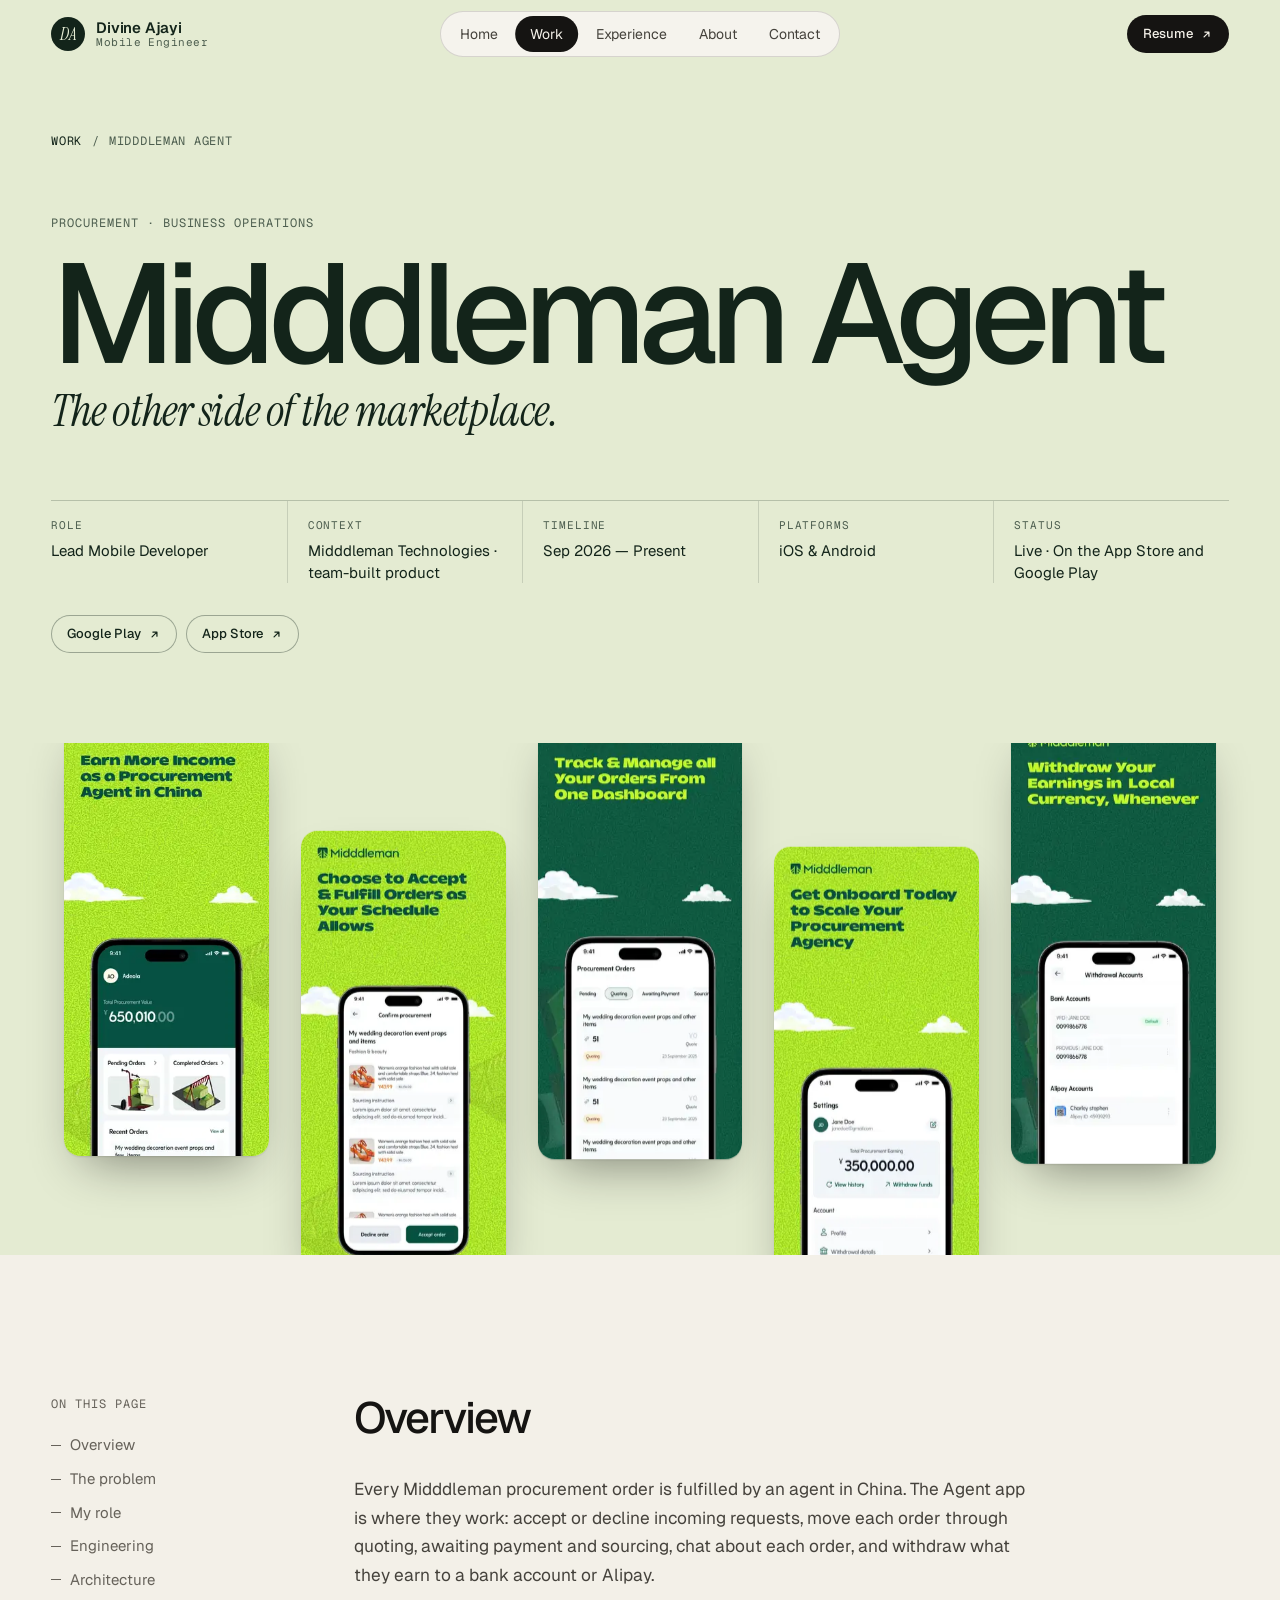
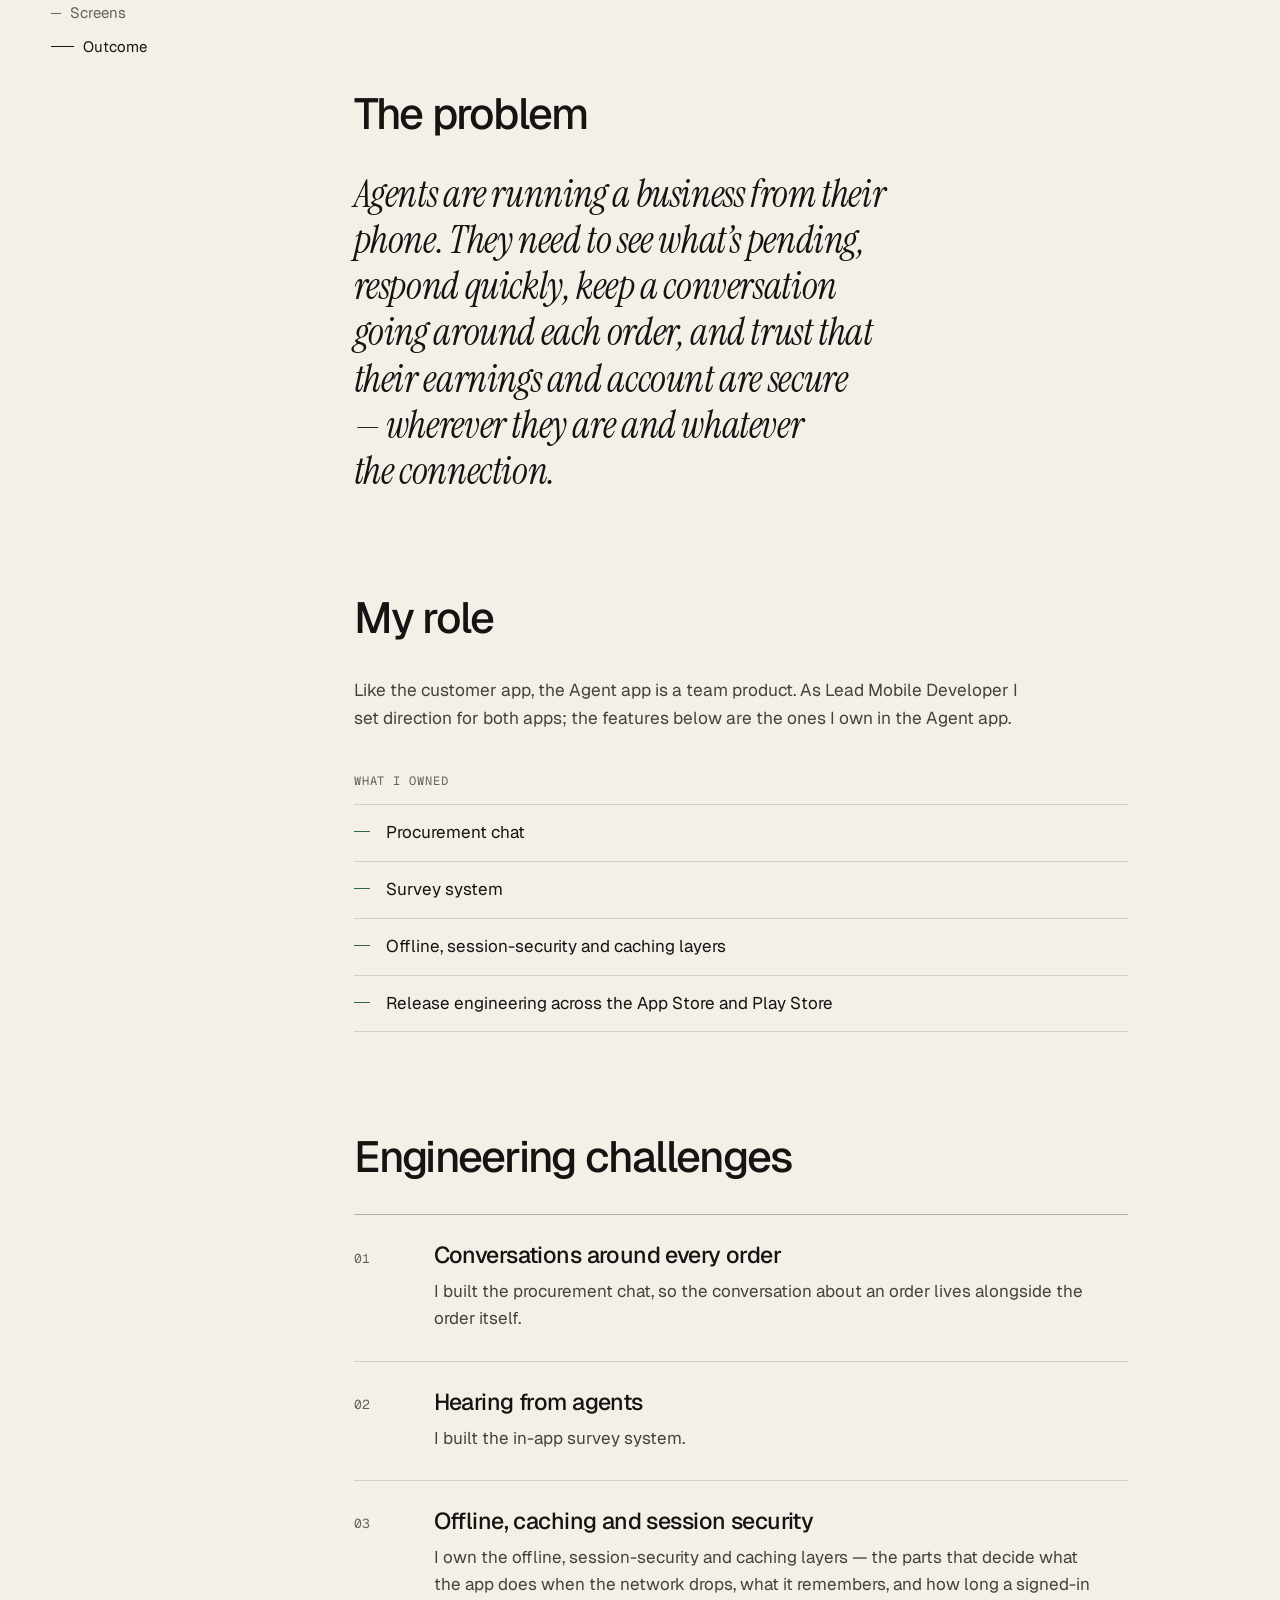
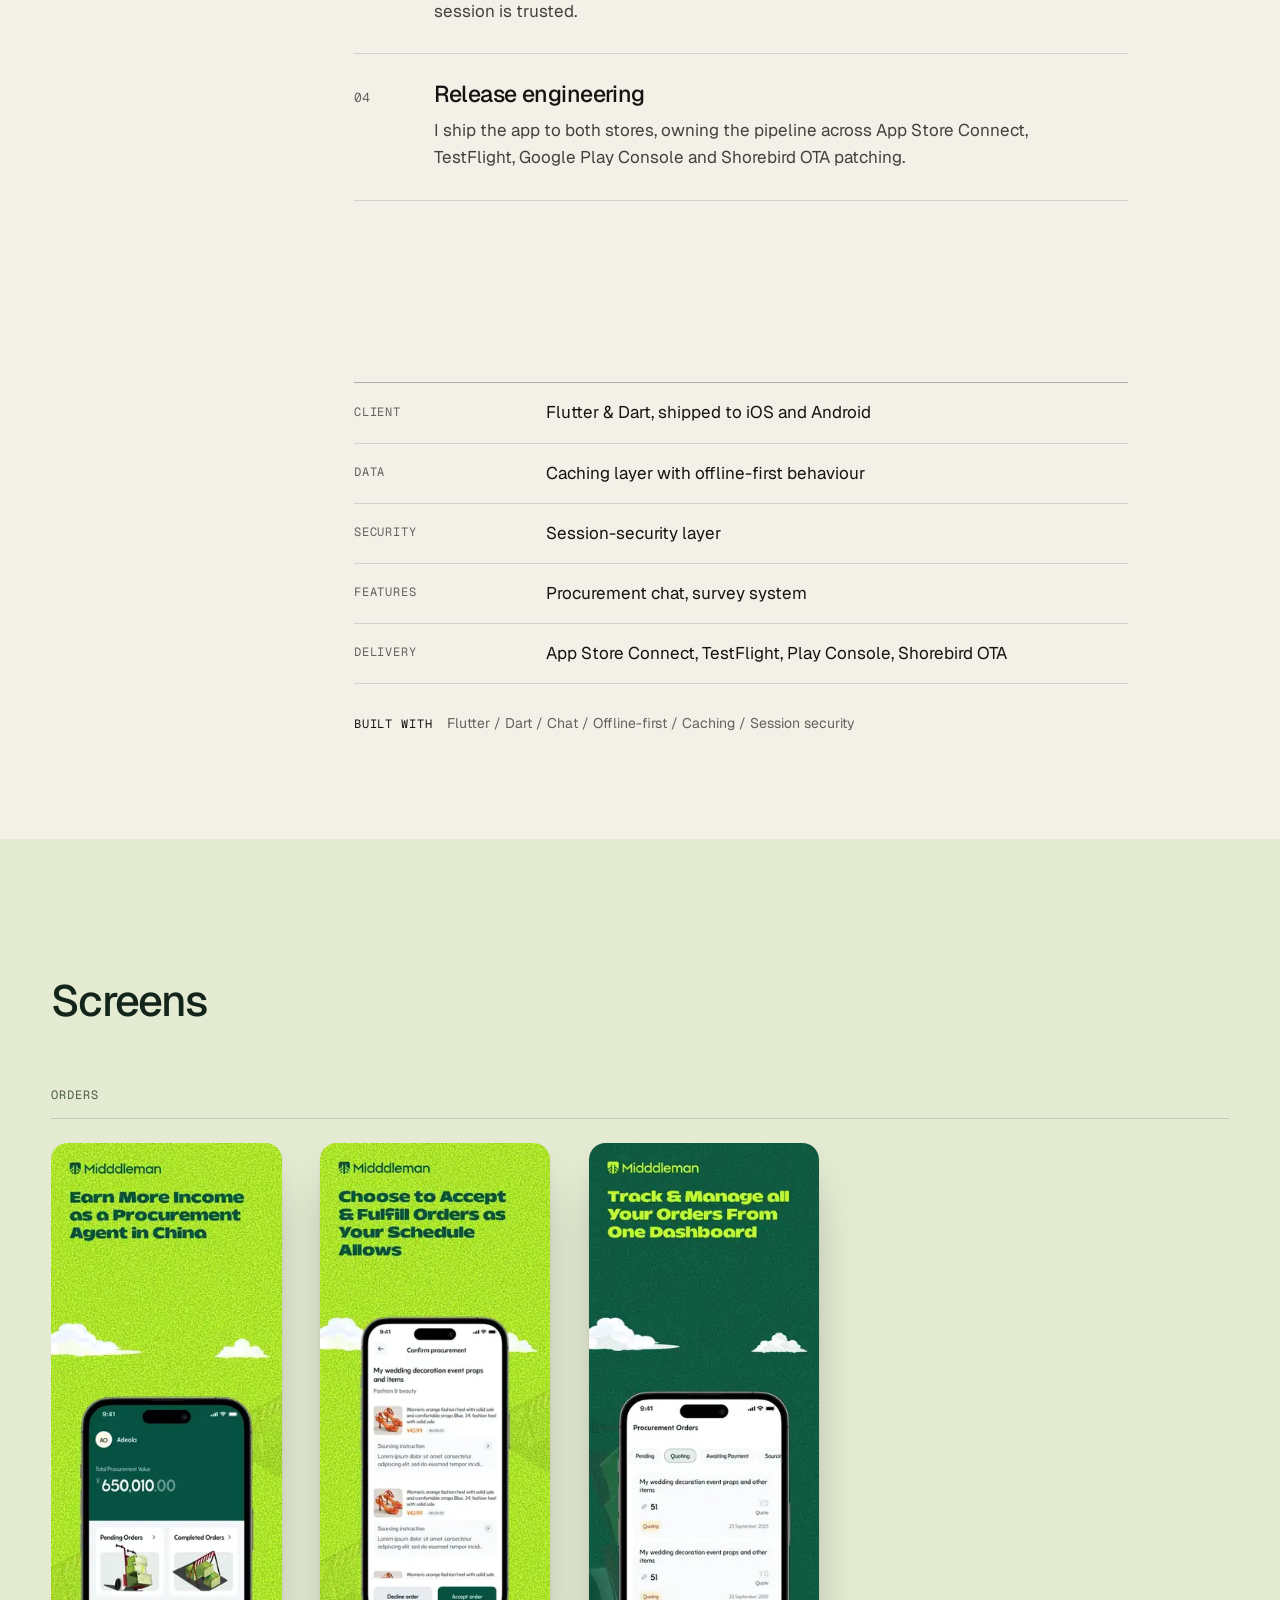
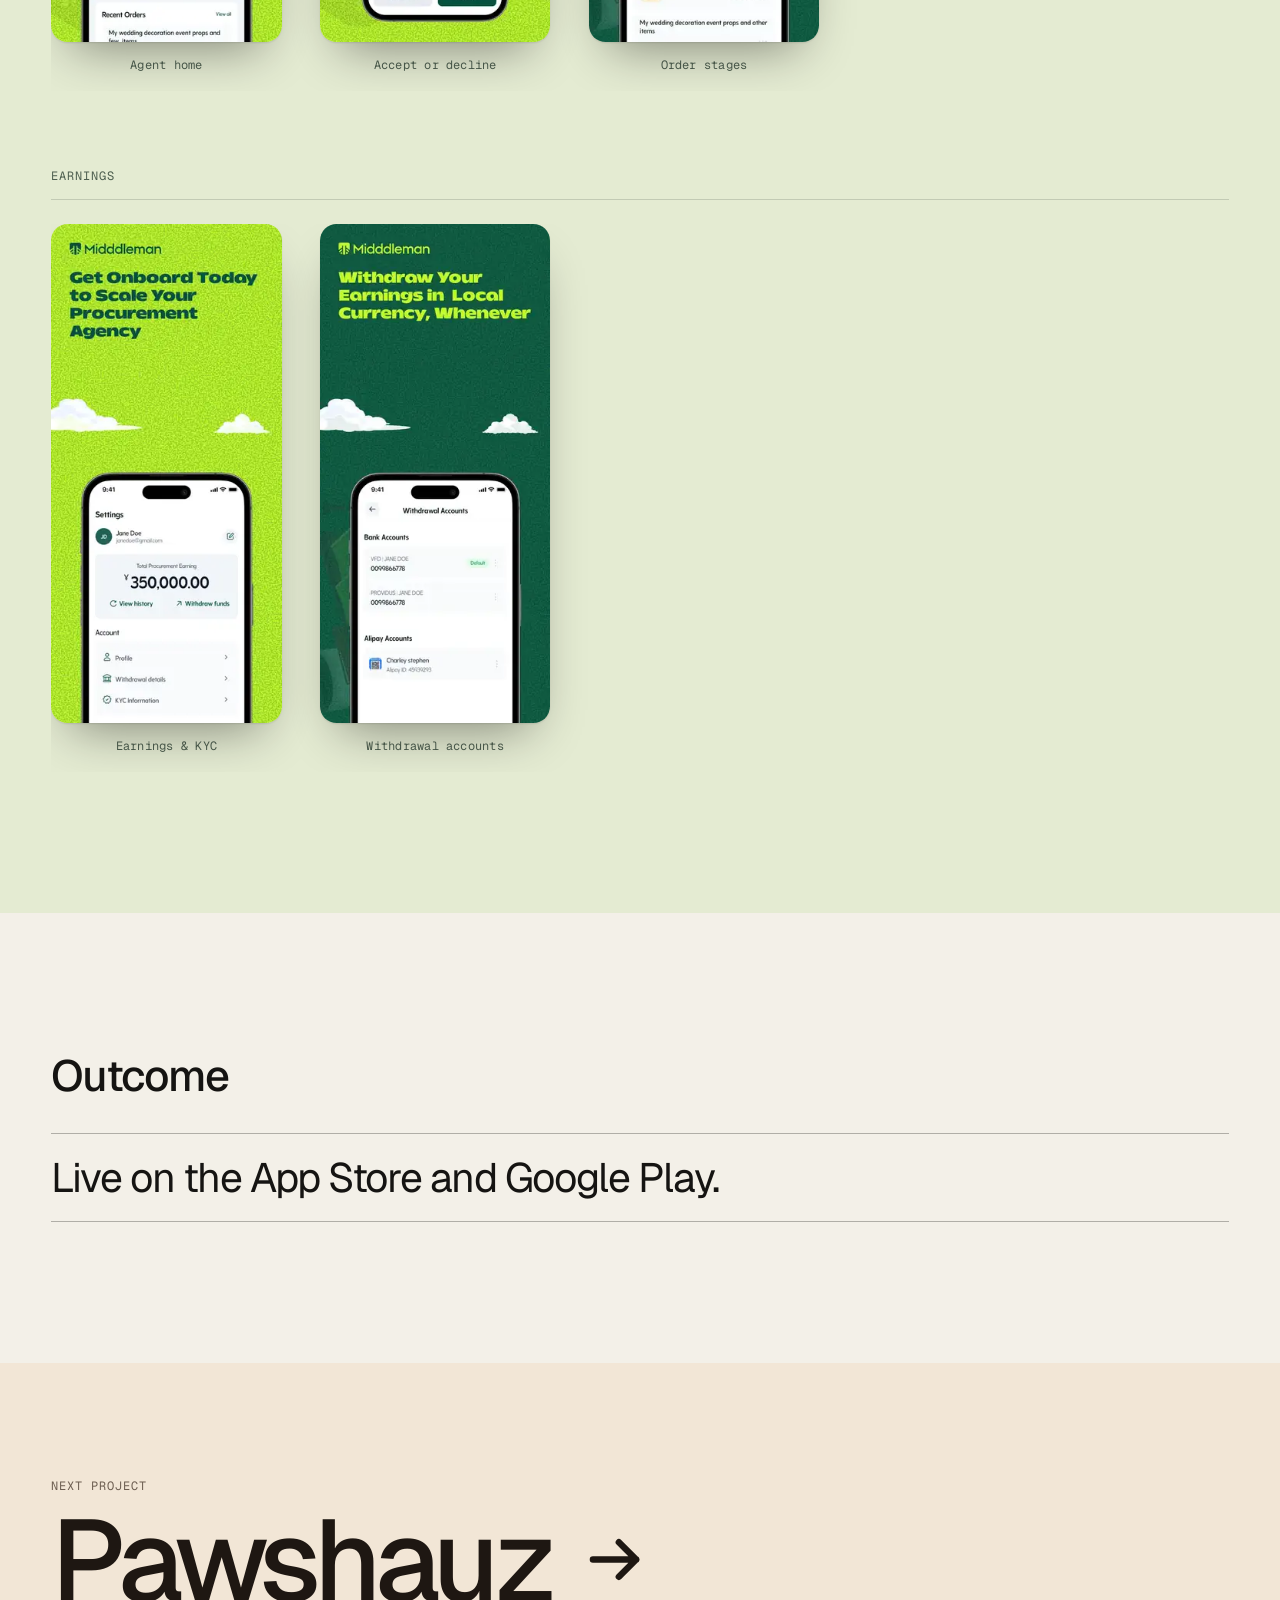
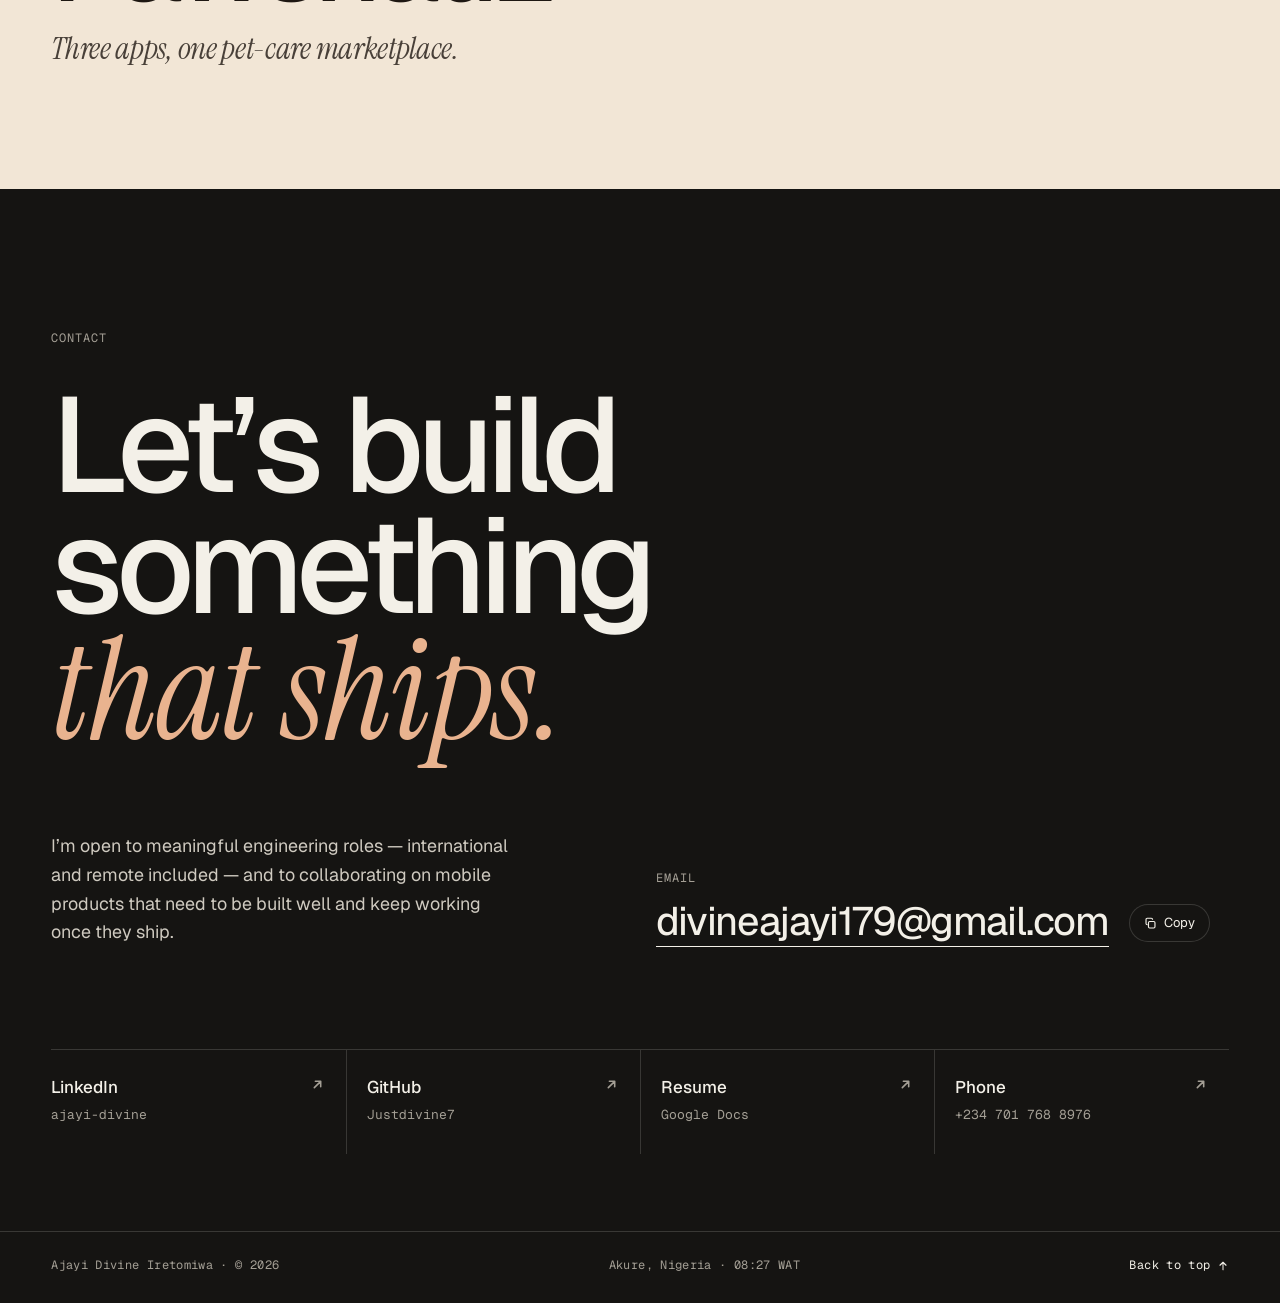
==== work/midddleman-agent/index.html @ dfcc23ec "Redesign portfolio as an editorial, art-directed site Rebuild the single 1.1 MB index.html into a sm" ====
<!doctype html>
<html lang="en">
<head>
<meta charset="utf-8">
<meta name="viewport" content="width=device-width, initial-scale=1, viewport-fit=cover">
<title>Midddleman Agent — Case study · Divine Ajayi</title>
<meta name="description" content="Midddleman Agent: The companion app for procurement agents in China who fulfil Midddleman orders: accept or decline requests, follow each order through quoting, payment and sourcing, and withdraw earnings.">
<link rel="canonical" href="https://divine-ajayi.vercel.app/work/midddleman-agent/">
<meta name="author" content="Divine Ajayi">
<meta name="theme-color" content="#F3F0E8">
<meta property="og:type" content="website">
<meta property="og:site_name" content="Divine Ajayi">
<meta property="og:title" content="Midddleman Agent — Case study · Divine Ajayi">
<meta property="og:description" content="Midddleman Agent: The companion app for procurement agents in China who fulfil Midddleman orders: accept or decline requests, follow each order through quoting, payment and sourcing, and withdraw earnings.">
<meta property="og:url" content="https://divine-ajayi.vercel.app/work/midddleman-agent/">
<meta property="og:image" content="https://divine-ajayi.vercel.app/assets/og.png">
<meta property="og:image:width" content="1200">
<meta property="og:image:height" content="630">
<meta name="twitter:card" content="summary_large_image">
<meta name="twitter:title" content="Midddleman Agent — Case study · Divine Ajayi">
<meta name="twitter:description" content="Midddleman Agent: The companion app for procurement agents in China who fulfil Midddleman orders: accept or decline requests, follow each order through quoting, payment and sourcing, and withdraw earnings.">
<meta name="twitter:image" content="https://divine-ajayi.vercel.app/assets/og.png">
<link rel="icon" href="/assets/favicon.svg" type="image/svg+xml">
<link rel="apple-touch-icon" href="/assets/apple-touch-icon.png">
<link rel="preconnect" href="https://fonts.googleapis.com">
<link rel="preconnect" href="https://fonts.gstatic.com" crossorigin>
<link rel="stylesheet" href="https://fonts.googleapis.com/css2?family=Geist:wght@300..700&family=Geist+Mono:wght@400;500&family=Instrument+Serif:ital@0;1&display=swap">
<link rel="stylesheet" href="/assets/css/site.css?v=792ee4e1ba">
<script>document.documentElement.classList.add('js')</script>
<script src="/assets/js/site.js?v=792ee4e1ba" defer></script>

</head>
<body class="case-page case-page--light" style="--c-bg:#E4EBD2;--c-fg:#13241A;--c-muted:#4D5E4F;--c-accent:#2F6B3E;--c-panel:#D5E1BC;--native:300px">
<a class="skip" href="#main">Skip to content</a>
<header class="site-header" data-header>
  <div class="site-header__inner">
    <a class="wordmark" href="/" aria-label="Divine Ajayi, home">
      <span class="wordmark__mark" aria-hidden="true">DA</span>
      <span class="wordmark__text"><span class="wordmark__name">Divine Ajayi</span><span class="wordmark__role">Mobile Engineer</span></span>
    </a>
    <nav class="nav" aria-label="Primary">
      <ul class="nav__list" data-nav><li><a href="/#top" data-nav-link="top">Home</a></li><li><a href="/#work" data-nav-link="work">Work</a></li><li><a href="/#experience" data-nav-link="experience">Experience</a></li><li><a href="/#about" data-nav-link="about">About</a></li><li><a href="/#contact" data-nav-link="contact">Contact</a></li><li class="nav__indicator" aria-hidden="true" data-nav-indicator></li></ul>
    </nav>
    <a class="btn btn--sm btn--ink header__resume" href="https://docs.google.com/document/d/1QVKqj-YDmwgxXMshzW5mJi7K81aaL-JzmLRAoFA1aPk/edit?tab=t.0" target="_blank" rel="noopener">Resume <svg class="i i--out" viewBox="0 0 16 16" aria-hidden="true"><path d="M5 11 11 5M6 5h5v5" fill="none" stroke="currentColor" stroke-width="1.5" stroke-linecap="round" stroke-linejoin="round"/></svg></a>
    <button class="menu-toggle" type="button" aria-expanded="false" aria-controls="menu" data-menu-toggle>
      <span class="menu-toggle__label">Menu</span><span class="menu-toggle__bars" aria-hidden="true"><span></span><span></span></span>
    </button>
  </div>
</header>
<div class="menu" id="menu" data-menu hidden>
  <nav class="menu__inner" aria-label="Menu">
    <ul class="menu__list"><li style="--i:0"><a href="/#top" data-menu-link><span class="menu__n">01</span>Home</a></li><li style="--i:1"><a href="/#work" data-menu-link><span class="menu__n">02</span>Work</a></li><li style="--i:2"><a href="/#experience" data-menu-link><span class="menu__n">03</span>Experience</a></li><li style="--i:3"><a href="/#about" data-menu-link><span class="menu__n">04</span>About</a></li><li style="--i:4"><a href="/#contact" data-menu-link><span class="menu__n">05</span>Contact</a></li></ul>
    <div class="menu__foot">
      <a class="btn btn--ink" href="https://docs.google.com/document/d/1QVKqj-YDmwgxXMshzW5mJi7K81aaL-JzmLRAoFA1aPk/edit?tab=t.0" target="_blank" rel="noopener">Resume <svg class="i i--out" viewBox="0 0 16 16" aria-hidden="true"><path d="M5 11 11 5M6 5h5v5" fill="none" stroke="currentColor" stroke-width="1.5" stroke-linecap="round" stroke-linejoin="round"/></svg></a>
      <a class="menu__mail" href="mailto:divineajayi179@gmail.com">divineajayi179@gmail.com</a>
    </div>
  </nav>
</div>
<main id="main" class="case case--midddleman-agent">
  <section class="case-hero stage" id="top">
    <div class="wrap">
      <nav class="crumbs" aria-label="Breadcrumb"><a href="/#work">Work</a><span aria-hidden="true">/</span><span aria-current="page">Midddleman Agent</span></nav>
      <p class="eyebrow case-hero__cat" data-reveal>Procurement · Business operations</p>
      <h1 class="case-hero__title"><span style="view-transition-name:t-midddleman-agent">Midddleman Agent</span></h1>
      <p class="case-hero__tagline" data-reveal>The other side of the marketplace.</p>
      <dl class="case-meta" data-reveal-group>
        <div data-reveal><dt>Role</dt><dd>Lead Mobile Developer</dd></div><div data-reveal><dt>Context</dt><dd>Midddleman Technologies · team-built product</dd></div><div data-reveal><dt>Timeline</dt><dd>Sep 2026 — Present</dd></div><div data-reveal><dt>Platforms</dt><dd>iOS &amp; Android</dd></div><div data-reveal><dt>Status</dt><dd>Live · On the App Store and Google Play</dd></div>
      </dl>
      <div class="case-links" data-reveal><a class="btn btn--sm btn--onstage" href="https://play.google.com/store/apps/details?id=com.midddleman.procurement" target="_blank" rel="noopener">Google Play <svg class="i i--out" viewBox="0 0 16 16" aria-hidden="true"><path d="M5 11 11 5M6 5h5v5" fill="none" stroke="currentColor" stroke-width="1.5" stroke-linecap="round" stroke-linejoin="round"/></svg></a><a class="btn btn--sm btn--onstage" href="https://apps.apple.com/us/app/midddleman-agent/id6756414848" target="_blank" rel="noopener">App Store <svg class="i i--out" viewBox="0 0 16 16" aria-hidden="true"><path d="M5 11 11 5M6 5h5v5" fill="none" stroke="currentColor" stroke-width="1.5" stroke-linecap="round" stroke-linejoin="round"/></svg></a></div>
    </div>
    <div class="case-hero__visual case-hero__visual--poster" role="group" aria-label="Midddleman Agent screens">
      <figure class="shot shot--poster ch ch--0" data-parallax="0.04"><div class="shot__frame"><img src="/assets/midddleman-agent/01-earnings-dashboard.webp" alt="Agent home with total procurement value and order shortcuts" width="300" height="650" loading="eager" decoding="sync" fetchpriority="high"></div></figure><figure class="shot shot--poster ch ch--1" data-parallax="-0.03"><div class="shot__frame"><img src="/assets/midddleman-agent/02-accept-or-decline-order.webp" alt="Confirm procurement screen with Accept order and Decline order buttons" width="300" height="650" loading="eager" decoding="sync"></div></figure><figure class="shot shot--poster ch ch--2" data-parallax="0.06"><div class="shot__frame"><img src="/assets/midddleman-agent/03-order-tracking.webp" alt="Procurement orders filtered by stage: Pending, Quoting, Awaiting Payment" width="300" height="650" loading="eager" decoding="sync"></div></figure><figure class="shot shot--poster ch ch--3" data-parallax="-0.05"><div class="shot__frame"><img src="/assets/midddleman-agent/04-earnings-and-kyc.webp" alt="Settings with total earnings, withdraw funds and KYC" width="300" height="650" loading="eager" decoding="sync"></div></figure><figure class="shot shot--poster ch ch--4" data-parallax="0.03"><div class="shot__frame"><img src="/assets/midddleman-agent/05-withdrawal-accounts.webp" alt="Withdrawal accounts for bank and Alipay" width="300" height="650" loading="eager" decoding="sync"></div></figure>
    </div>
  </section>

  <div class="wrap case-body">
    <aside class="case-toc" aria-label="On this page">
      <p class="label">On this page</p>
      <ol><li><a href="#overview" data-toc-link="overview">Overview</a></li><li><a href="#problem" data-toc-link="problem">The problem</a></li><li><a href="#role" data-toc-link="role">My role</a></li><li><a href="#challenges" data-toc-link="challenges">Engineering</a></li><li><a href="#architecture" data-toc-link="architecture">Architecture</a></li><li><a href="#screens" data-toc-link="screens">Screens</a></li><li><a href="#outcome" data-toc-link="outcome">Outcome</a></li></ol>
    </aside>
    <div class="case-content">
      <section id="overview" class="case-sec">
        <h2 class="case-sec__title" data-reveal>Overview</h2>
        <div class="case-prose" data-reveal-group><p data-reveal>Every Midddleman procurement order is fulfilled by an agent in China. The Agent app is where they work: accept or decline incoming requests, move each order through quoting, awaiting payment and sourcing, chat about each order, and withdraw what they earn to a bank account or Alipay.</p></div>
      </section>
      <section id="problem" class="case-sec">
        <h2 class="case-sec__title" data-reveal>The problem</h2>
        <p class="case-pull" data-reveal>Agents are running a business from their phone. They need to see what’s pending, respond quickly, keep a conversation going around each order, and trust that their earnings and account are secure — wherever they are and whatever the connection.</p>
      </section>
      <section id="role" class="case-sec">
        <h2 class="case-sec__title" data-reveal>My role</h2>
        <div class="case-prose"><p data-reveal>Like the customer app, the Agent app is a team product. As Lead Mobile Developer I set direction for both apps; the features below are the ones I own in the Agent app.</p></div>
        <div class="case-owned" data-reveal>
          <h3 class="label">What I owned</h3>
          <ul><li>Procurement chat</li><li>Survey system</li><li>Offline, session-security and caching layers</li><li>Release engineering across the App Store and Play Store</li></ul>
        </div>
      </section>
      <section id="challenges" class="case-sec">
        <h2 class="case-sec__title" data-reveal>Engineering challenges</h2>
        
        <ol class="challenges">
          <li data-reveal><span class="challenges__n">01</span><h3>Conversations around every order</h3><p>I built the procurement chat, so the conversation about an order lives alongside the order itself.</p></li><li data-reveal><span class="challenges__n">02</span><h3>Hearing from agents</h3><p>I built the in-app survey system.</p></li><li data-reveal><span class="challenges__n">03</span><h3>Offline, caching and session security</h3><p>I own the offline, session-security and caching layers — the parts that decide what the app does when the network drops, what it remembers, and how long a signed-in session is trusted.</p></li><li data-reveal><span class="challenges__n">04</span><h3>Release engineering</h3><p>I ship the app to both stores, owning the pipeline across App Store Connect, TestFlight, Google Play Console and Shorebird OTA patching.</p></li>
        </ol>
      </section>
      <section id="architecture" class="case-sec">
        <h2 class="case-sec__title" data-reveal>Architecture &amp; integrations</h2>
        <dl class="arch" data-reveal-group><div data-reveal><dt>Client</dt><dd>Flutter &amp; Dart, shipped to iOS and Android</dd></div><div data-reveal><dt>Data</dt><dd>Caching layer with offline-first behaviour</dd></div><div data-reveal><dt>Security</dt><dd>Session-security layer</dd></div><div data-reveal><dt>Features</dt><dd>Procurement chat, survey system</dd></div><div data-reveal><dt>Delivery</dt><dd>App Store Connect, TestFlight, Play Console, Shorebird OTA</dd></div></dl>
        <p class="chapter__stack" data-reveal><span class="label">Built with</span> Flutter<span aria-hidden="true"> / </span>Dart<span aria-hidden="true"> / </span>Chat<span aria-hidden="true"> / </span>Offline-first<span aria-hidden="true"> / </span>Caching<span aria-hidden="true"> / </span>Session security</p>
      </section>
    </div>
  </div>

  <section id="screens" class="case-screens stage" aria-labelledby="screens-title">
    <div class="wrap">
      <h2 class="case-sec__title" id="screens-title" data-reveal>Screens</h2>
      <div class="case-gallery">
        <h3 class="label" data-reveal>Orders</h3>
        <div class="case-gallery__row case-gallery__row--poster" data-reveal-group><div data-reveal><figure class="shot shot--poster "><div class="shot__frame"><img src="/assets/midddleman-agent/01-earnings-dashboard.webp" alt="Agent home with total procurement value and order shortcuts" width="300" height="650" loading="lazy" decoding="async"></div><figcaption>Agent home</figcaption></figure></div><div data-reveal><figure class="shot shot--poster "><div class="shot__frame"><img src="/assets/midddleman-agent/02-accept-or-decline-order.webp" alt="Confirm procurement screen with Accept order and Decline order buttons" width="300" height="650" loading="lazy" decoding="async"></div><figcaption>Accept or decline</figcaption></figure></div><div data-reveal><figure class="shot shot--poster "><div class="shot__frame"><img src="/assets/midddleman-agent/03-order-tracking.webp" alt="Procurement orders filtered by stage: Pending, Quoting, Awaiting Payment" width="300" height="650" loading="lazy" decoding="async"></div><figcaption>Order stages</figcaption></figure></div></div>
      </div><div class="case-gallery">
        <h3 class="label" data-reveal>Earnings</h3>
        <div class="case-gallery__row case-gallery__row--poster" data-reveal-group><div data-reveal><figure class="shot shot--poster "><div class="shot__frame"><img src="/assets/midddleman-agent/04-earnings-and-kyc.webp" alt="Settings with total earnings, withdraw funds and KYC" width="300" height="650" loading="lazy" decoding="async"></div><figcaption>Earnings &amp; KYC</figcaption></figure></div><div data-reveal><figure class="shot shot--poster "><div class="shot__frame"><img src="/assets/midddleman-agent/05-withdrawal-accounts.webp" alt="Withdrawal accounts for bank and Alipay" width="300" height="650" loading="lazy" decoding="async"></div><figcaption>Withdrawal accounts</figcaption></figure></div></div>
      </div>
    </div>
  </section>

  <section id="outcome" class="wrap case-outcome" aria-labelledby="outcome-title">
    <h2 class="case-sec__title" id="outcome-title" data-reveal>Outcome</h2>
    <ul class="case-outcome__list" data-reveal-group><li data-reveal>Live on the App Store and Google Play.</li></ul>
  </section>

  <a class="next-case" href="/work/pawshauz/" style="--c-bg:#F2E6D6;--c-fg:#1E1712;--c-muted:#6C5D50;--c-accent:#D9581E;--c-panel:#E8D7C2">
    <span class="wrap next-case__inner">
      <span class="label">Next project</span>
      <span class="next-case__name">Pawshauz <svg class="i i--right" viewBox="0 0 16 16" aria-hidden="true"><path d="M3 8h10M9 4l4 4-4 4" fill="none" stroke="currentColor" stroke-width="1.5" stroke-linecap="round" stroke-linejoin="round"/></svg></span>
      <span class="next-case__tag">Three apps, one pet-care marketplace.</span>
    </span>
  </a>
</main>
<section class="contact" id="contact" aria-labelledby="contact-title">
  <div class="wrap">
    <p class="eyebrow eyebrow--light" data-reveal>Contact</p>
    <h2 class="contact__title" id="contact-title" data-split><span class="w"><span style="--i:0">Let’s</span></span> <span class="w"><span style="--i:1">build</span></span> <span class="w"><span style="--i:2">something</span></span> <span class="w"><span style="--i:3"><em>that</em></span></span> <span class="w"><span style="--i:4"><em>ships.</em></span></span></h2>
    <div class="contact__grid">
      <p class="contact__lede" data-reveal>I’m open to meaningful engineering roles — international and remote included — and to collaborating on mobile products that need to be built well and keep working once they ship.</p>
      <div class="contact__primary" data-reveal>
        <span class="contact__label">Email</span>
        <div class="contact__email">
          <a class="contact__mail" href="mailto:divineajayi179@gmail.com">divineajayi179@gmail.com</a>
          <button class="copy" type="button" data-copy="divineajayi179@gmail.com" aria-label="Copy email address"><svg class="i" viewBox="0 0 16 16" aria-hidden="true"><rect x="5.5" y="5.5" width="8" height="8" rx="1.5" fill="none" stroke="currentColor" stroke-width="1.4"/><path d="M10.5 3.5v-.5A1.5 1.5 0 0 0 9 1.5H4A1.5 1.5 0 0 0 2.5 3v5A1.5 1.5 0 0 0 4 9.5h.5" fill="none" stroke="currentColor" stroke-width="1.4"/></svg><span data-copy-label>Copy</span></button>
        </div>
      </div>
    </div>
    <ul class="contact__links" data-reveal-group>
      <li data-reveal><a href="https://linkedin.com/in/ajayi-divine" target="_blank" rel="noopener"><span class="contact__k">LinkedIn</span><span class="contact__v">ajayi-divine</span><svg class="i i--out" viewBox="0 0 16 16" aria-hidden="true"><path d="M5 11 11 5M6 5h5v5" fill="none" stroke="currentColor" stroke-width="1.5" stroke-linecap="round" stroke-linejoin="round"/></svg></a></li><li data-reveal><a href="https://github.com/Justdivine7" target="_blank" rel="noopener"><span class="contact__k">GitHub</span><span class="contact__v">Justdivine7</span><svg class="i i--out" viewBox="0 0 16 16" aria-hidden="true"><path d="M5 11 11 5M6 5h5v5" fill="none" stroke="currentColor" stroke-width="1.5" stroke-linecap="round" stroke-linejoin="round"/></svg></a></li><li data-reveal><a href="https://docs.google.com/document/d/1QVKqj-YDmwgxXMshzW5mJi7K81aaL-JzmLRAoFA1aPk/edit?tab=t.0" target="_blank" rel="noopener"><span class="contact__k">Resume</span><span class="contact__v">Google Docs</span><svg class="i i--out" viewBox="0 0 16 16" aria-hidden="true"><path d="M5 11 11 5M6 5h5v5" fill="none" stroke="currentColor" stroke-width="1.5" stroke-linecap="round" stroke-linejoin="round"/></svg></a></li><li data-reveal><a href="tel:+2347017688976"><span class="contact__k">Phone</span><span class="contact__v">+234 701 768 8976</span><svg class="i i--out" viewBox="0 0 16 16" aria-hidden="true"><path d="M5 11 11 5M6 5h5v5" fill="none" stroke="currentColor" stroke-width="1.5" stroke-linecap="round" stroke-linejoin="round"/></svg></a></li>
    </ul>
  </div>
  <footer class="footer wrap">
    <span>Ajayi Divine Iretomiwa · © 2026</span>
    <span>Akure, Nigeria · <span data-clock>WAT</span></span>
    <a href="#top" class="footer__top">Back to top <svg class="i i--right" viewBox="0 0 16 16" aria-hidden="true"><path d="M3 8h10M9 4l4 4-4 4" fill="none" stroke="currentColor" stroke-width="1.5" stroke-linecap="round" stroke-linejoin="round"/></svg></a>
  </footer>
</section>
</body>
</html>
---- assets/css/site.css ----
/* ==========================================================================
   Divine Ajayi — portfolio
   Editorial system: warm paper, near-black ink, one grotesk (Geist), one
   italic serif for voice (Instrument Serif), one mono for metadata.
   Each product brings its own palette via --c-* custom properties.
   ========================================================================== */

/* ---------- tokens ---------- */
:root {
  --paper: #f3f0e8;
  --paper-2: #e9e4d9;
  --ink: #151412;
  --ink-2: #45423c;
  --ink-3: #66625a;
  --line: rgba(21, 20, 18, 0.14);
  --line-strong: rgba(21, 20, 18, 0.3);
  --accent: #c2410c;
  --live: #2e8b57;
  --dev: #c98a12;

  --sans: 'Geist', ui-sans-serif, system-ui, -apple-system, 'Segoe UI', Roboto, sans-serif;
  --serif: 'Instrument Serif', 'Iowan Old Style', 'Times New Roman', Georgia, serif;
  --mono: 'Geist Mono', ui-monospace, 'SF Mono', Menlo, Consolas, monospace;

  --gutter: clamp(1.25rem, 4vw, 3.5rem);
  --maxw: 1440px;
  --header-h: 68px;
  --section: clamp(5.5rem, 11vw, 10rem);

  --ease: cubic-bezier(0.2, 0.7, 0.1, 1);
  --ease-out: cubic-bezier(0.16, 1, 0.3, 1);

  /* default product palette (overridden per chapter / case study) */
  --c-bg: var(--paper-2);
  --c-fg: var(--ink);
  --c-muted: var(--ink-3);
  --c-accent: var(--accent);
  --c-panel: var(--paper);

  color-scheme: light;
}

/* ---------- reset ---------- */
*, *::before, *::after { box-sizing: border-box; }
* { margin: 0; }
html {
  -webkit-text-size-adjust: 100%;
  text-size-adjust: 100%;
  scroll-padding-top: calc(var(--header-h) + 1rem);
}
@media (prefers-reduced-motion: no-preference) { html { scroll-behavior: smooth; } }
body {
  min-height: 100vh;
  background: var(--paper);
  color: var(--ink);
  font-family: var(--sans);
  font-size: 1.0625rem;
  line-height: 1.6;
  font-weight: 400;
  -webkit-font-smoothing: antialiased;
  -moz-osx-font-smoothing: grayscale;
  text-rendering: optimizeLegibility;
  overflow-x: clip;
}
img { display: block; max-width: 100%; height: auto; }
ul, ol { padding: 0; list-style: none; }
a { color: inherit; text-decoration: none; }
button { font: inherit; color: inherit; background: none; border: 0; cursor: pointer; }
h1, h2, h3, h4 { font-weight: 500; line-height: 1.1; text-wrap: balance; }
p { text-wrap: pretty; }
em { font-style: normal; }
[hidden] { display: none !important; }
::selection { background: var(--ink); color: var(--paper); }

:focus-visible { outline: 2px solid currentColor; outline-offset: 3px; border-radius: 4px; }

.visually-hidden {
  position: absolute !important; width: 1px; height: 1px; padding: 0; margin: -1px;
  overflow: hidden; clip: rect(0 0 0 0); white-space: nowrap; border: 0;
}
.skip {
  position: fixed; left: 1rem; top: 1rem; z-index: 100;
  padding: 0.75rem 1rem; background: var(--ink); color: var(--paper); border-radius: 8px;
  transform: translateY(-200%); transition: transform 0.2s var(--ease);
}
.skip:focus { transform: none; }

.wrap { width: 100%; max-width: var(--maxw); margin-inline: auto; padding-inline: var(--gutter); }

/* ---------- type primitives ---------- */
.eyebrow, .label {
  font-family: var(--mono);
  font-size: 0.75rem;
  font-weight: 400;
  letter-spacing: 0.08em;
  text-transform: uppercase;
  line-height: 1.4;
}
.eyebrow { color: var(--ink-3); }
.label { color: var(--c-muted); }

/* italic serif voice inside display type */
.hero__title em, .section-title em, .contact__title em, .about__statement em,
.chapter__tagline, .case-hero__tagline, .case-pull, .next-case__tag {
  font-family: var(--serif);
  font-style: italic;
  font-weight: 400;
  letter-spacing: -0.01em;
}
.hero__title em, .section-title em, .contact__title em, .about__statement em { font-size: 1.06em; }

.section-title {
  font-size: clamp(2.5rem, 6.4vw, 6.25rem);
  line-height: 0.95;
  letter-spacing: -0.045em;
  max-width: 14ch;
}
.section-lede {
  font-size: clamp(1.0625rem, 1.4vw, 1.25rem);
  color: var(--ink-2);
  max-width: 46ch;
}
.section-head { display: grid; gap: clamp(1.25rem, 2.4vw, 2rem); margin-bottom: clamp(3rem, 7vw, 6rem); }

.status-dot {
  display: inline-block; width: 8px; height: 8px; border-radius: 50%;
  background: var(--live); margin-right: 0.6em; vertical-align: 0.08em; flex: none;
  box-shadow: 0 0 0 0 color-mix(in srgb, var(--live) 50%, transparent);
}
.status-dot--dev { background: var(--dev); }
@media (prefers-reduced-motion: no-preference) {
  .status-dot:not(.status-dot--dev) { animation: pulse 2.4s var(--ease) infinite; }
}
@keyframes pulse {
  0% { box-shadow: 0 0 0 0 color-mix(in srgb, var(--live) 45%, transparent); }
  70%, 100% { box-shadow: 0 0 0 8px transparent; }
}

.i { width: 1em; height: 1em; flex: none; transition: transform 0.35s var(--ease-out); }

/* ---------- buttons & links ---------- */
.btn {
  --h: 3rem;
  display: inline-flex; align-items: center; justify-content: center; gap: 0.55em;
  height: var(--h); padding: 0 1.35rem;
  border-radius: 999px;
  font-size: 0.9375rem; font-weight: 500; letter-spacing: -0.005em; white-space: nowrap;
  transition: background-color 0.25s var(--ease), color 0.25s var(--ease), border-color 0.25s var(--ease), transform 0.2s var(--ease);
  -webkit-tap-highlight-color: transparent;
}
.btn:active { transform: scale(0.965); }
.btn--sm { --h: 2.375rem; padding: 0 1rem; font-size: 0.8125rem; }
.btn--ink { background: var(--ink); color: var(--paper); }
.btn--ink:hover { background: #000; }
.btn--line { box-shadow: inset 0 0 0 1px var(--line-strong); }
.btn--line:hover { background: rgba(21, 20, 18, 0.06); }
a:hover .i--out, button:hover .i--out { transform: translate(2px, -2px); }
a:hover .i--right { transform: translateX(3px); }
a:hover .i--down { transform: translateY(2px); }
.btn--case, .btn--onstage { box-shadow: inset 0 0 0 1px color-mix(in srgb, var(--c-fg) 35%, transparent); color: var(--c-fg); }
.btn--case { background: var(--c-fg); color: var(--c-bg); box-shadow: none; }
.btn--case:hover { background: var(--c-accent); color: var(--c-bg); }
.btn--onstage:hover { background: color-mix(in srgb, var(--c-fg) 10%, transparent); }

.textlink {
  display: inline-flex; align-items: center; gap: 0.35em;
  font-size: 0.875rem; color: var(--c-fg);
  background: linear-gradient(currentColor, currentColor) 0 100% / 0 1px no-repeat;
  transition: background-size 0.35s var(--ease-out);
  padding-bottom: 2px;
}
.textlink:hover { background-size: 100% 1px; }

/* ---------- screenshots ---------- */
.shot { margin: 0; position: relative; }
.shot__frame { position: relative; }
.shot--device .shot__frame {
  background: #0c0c0d;
  padding: 3.2%;
  border-radius: 14% / 6.6%;
  box-shadow:
    inset 0 0 0 1px rgba(255, 255, 255, 0.08),
    0 1px 2px rgba(0, 0, 0, 0.12),
    0 24px 48px -18px rgba(20, 14, 8, 0.38);
}
.shot--device img { width: 100%; border-radius: 11% / 5.2%; background: #1b1b1c; }
.shot--poster .shot__frame {
  border-radius: clamp(10px, 1.3vw, 18px);
  overflow: hidden;
  box-shadow: 0 1px 2px rgba(0, 0, 0, 0.1), 0 24px 48px -20px rgba(0, 0, 0, 0.45);
}
.shot--poster img { width: 100%; }
.shot figcaption {
  font-family: var(--mono); font-size: 0.75rem; letter-spacing: 0.02em;
  color: var(--c-muted); margin-top: 0.85rem; text-align: center;
}

/* ==========================================================================
   Header & navigation
   ========================================================================== */
.site-header {
  position: fixed; inset: 0 0 auto 0; z-index: 50;
  padding-top: env(safe-area-inset-top, 0px);
  transition: transform 0.5s var(--ease-out), background-color 0.3s var(--ease), box-shadow 0.3s var(--ease);
}
.site-header.is-scrolled { background: var(--paper); box-shadow: 0 1px 0 var(--line); }
.site-header.is-hidden { transform: translateY(-110%); }
.site-header__inner {
  max-width: var(--maxw); margin-inline: auto; padding-inline: var(--gutter);
  height: var(--header-h);
  display: grid; grid-template-columns: 1fr auto 1fr; align-items: center; gap: 1rem;
}
.wordmark { display: inline-flex; align-items: center; gap: 0.7rem; justify-self: start; border-radius: 999px; }
.wordmark__mark {
  display: grid; place-items: center; width: 2.125rem; height: 2.125rem; border-radius: 50%;
  background: var(--ink); color: var(--paper);
  font-family: var(--serif); font-style: italic; font-size: 1.05rem; letter-spacing: 0.01em;
  transition: transform 0.5s var(--ease-out);
}
.wordmark:hover .wordmark__mark { transform: rotate(-12deg); }
.wordmark__text { display: grid; line-height: 1.15; }
.wordmark__name { font-weight: 600; font-size: 0.9375rem; letter-spacing: -0.015em; }
.wordmark__role { font-family: var(--mono); font-size: 0.6875rem; color: var(--ink-3); letter-spacing: 0.04em; }

.nav__list {
  position: relative; display: flex; gap: 0.125rem; padding: 0.3rem;
  border-radius: 999px; background: color-mix(in srgb, var(--paper) 80%, white);
  box-shadow: inset 0 0 0 1px var(--line);
}
.nav__list a {
  position: relative; z-index: 1; display: block;
  padding: 0.45rem 0.95rem; border-radius: 999px;
  font-size: 0.875rem; color: var(--ink-2);
  transition: color 0.35s var(--ease);
}
.nav__list a:hover { color: var(--ink); }
.nav__list a.is-active { color: var(--paper); }
.nav__indicator {
  position: absolute; z-index: 0; top: 0.3rem; bottom: 0.3rem; left: 0;
  width: var(--w, 0px); transform: translateX(var(--x, 0px));
  border-radius: 999px; background: var(--ink);
  opacity: 0;
  transition: transform 0.55s var(--ease-out), width 0.55s var(--ease-out), opacity 0.3s var(--ease);
}
.nav__indicator.is-on { opacity: 1; }
.header__resume { justify-self: end; }

.menu-toggle {
  display: none; justify-self: end; align-items: center; gap: 0.6rem;
  height: 2.5rem; padding: 0 0.4rem 0 1rem; border-radius: 999px;
  background: var(--ink); color: var(--paper); font-size: 0.875rem; font-weight: 500;
  position: relative; z-index: 60;
}
.menu-toggle__bars { position: relative; width: 1.75rem; height: 1.75rem; border-radius: 50%; background: color-mix(in srgb, var(--paper) 14%, transparent); }
.menu-toggle__bars span {
  position: absolute; left: 0.5rem; right: 0.5rem; height: 1.5px; background: currentColor; border-radius: 2px;
  transition: transform 0.45s var(--ease-out), top 0.45s var(--ease-out);
}
.menu-toggle__bars span:first-child { top: calc(50% - 3px); }
.menu-toggle__bars span:last-child { top: calc(50% + 2px); }
.menu-toggle[aria-expanded="true"] .menu-toggle__bars span:first-child { top: calc(50% - 0.75px); transform: rotate(45deg); }
.menu-toggle[aria-expanded="true"] .menu-toggle__bars span:last-child { top: calc(50% - 0.75px); transform: rotate(-45deg); }

.menu {
  position: fixed; inset: 0; z-index: 45;
  background: var(--paper);
  padding: calc(var(--header-h) + env(safe-area-inset-top, 0px) + 1.5rem) var(--gutter) calc(2rem + env(safe-area-inset-bottom, 0px));
  display: flex; flex-direction: column;
  opacity: 0; transition: opacity 0.35s var(--ease);
  overflow-y: auto;
}
.menu.is-open { opacity: 1; }
.menu__inner { display: flex; flex-direction: column; justify-content: space-between; flex: 1; gap: 2rem; }
.menu__list li {
  border-bottom: 1px solid var(--line);
  opacity: 0; transform: translateY(16px);
  transition: opacity 0.5s var(--ease), transform 0.6s var(--ease-out);
  transition-delay: calc(var(--i) * 45ms + 60ms);
}
.menu.is-open .menu__list li { opacity: 1; transform: none; }
.menu__list a {
  display: flex; align-items: baseline; gap: 1rem; padding: 0.9rem 0;
  font-size: clamp(2.25rem, 10vw, 3.5rem); letter-spacing: -0.045em; line-height: 1; font-weight: 500;
}
.menu__n { font-family: var(--mono); font-size: 0.75rem; letter-spacing: 0.04em; color: var(--ink-3); transform: translateY(-0.6em); }
.menu__foot { display: grid; gap: 1rem; justify-items: start; }
.menu__mail { font-family: var(--mono); font-size: 0.875rem; color: var(--ink-2); }

@media (max-width: 899px) {
  .nav { display: none; }
  .header__resume { display: none; }
  .menu-toggle { display: inline-flex; }
  .site-header__inner { grid-template-columns: 1fr auto; }
}
@media (min-width: 900px) { .menu { display: none !important; } }
body.menu-open { overflow: hidden; }
body.menu-open .site-header { background: var(--paper); box-shadow: none; transform: none; }

/* ==========================================================================
   Motion primitives (only when JS is running; content is visible without it)
   ========================================================================== */
.js [data-reveal] {
  opacity: 0; transform: translateY(26px);
  transition: opacity 0.9s var(--ease), transform 1.1s var(--ease-out);
  transition-delay: calc(var(--ri, 0) * 85ms);
}
.js [data-reveal].is-in { opacity: 1; transform: none; }

[data-split] .w { display: inline-block; overflow: clip; padding: 0 0.06em 0.14em; margin: 0 -0.06em -0.14em; vertical-align: top; }
[data-split] .w > span { display: inline-block; }
.js [data-split] .w > span {
  transform: translateY(108%);
  transition: transform 1.15s var(--ease-out);
  transition-delay: calc(var(--i, 0) * 55ms);
}
.js [data-split].is-in .w > span { transform: none; }

[data-parallax] { will-change: translate; }

@media (prefers-reduced-motion: reduce) {
  .js [data-reveal], .js [data-split] .w > span { opacity: 1 !important; transform: none !important; transition: none !important; }
  [data-parallax] { translate: none !important; will-change: auto; }
  *, *::before, *::after { animation-duration: 0.001ms !important; animation-iteration-count: 1 !important; transition-duration: 0.001ms !important; }
}

/* Cross-document page transitions (progressive enhancement) */
@view-transition { navigation: auto; }
::view-transition-old(root) { animation: vt-out 0.35s var(--ease) both; }
::view-transition-new(root) { animation: vt-in 0.55s var(--ease-out) both; }
::view-transition-group(*) { animation-duration: 0.6s; animation-timing-function: var(--ease-out); }
@keyframes vt-out { to { opacity: 0; transform: translateY(-12px); } }
@keyframes vt-in { from { opacity: 0; transform: translateY(18px); } }
@media (prefers-reduced-motion: reduce) {
  @view-transition { navigation: none; }
}

/* ==========================================================================
   Hero
   ========================================================================== */
.hero { padding-top: calc(var(--header-h) + clamp(2.5rem, 7vw, 6.5rem)); padding-bottom: clamp(3rem, 6vw, 5rem); }
.hero__grid {
  display: grid;
  grid-template-columns: repeat(12, minmax(0, 1fr));
  column-gap: clamp(1rem, 2vw, 2rem);
}
.hero__eyebrow { grid-column: 1 / -1; display: flex; align-items: center; gap: 0.9rem; flex-wrap: wrap; margin-bottom: clamp(1.5rem, 3vw, 2.5rem); }
.hero__eyebrow span:first-child { color: var(--ink); }
.hero__sep { width: 2.5rem; height: 1px; background: var(--line-strong); }
.hero__title {
  grid-column: 1 / span 8;
  font-size: clamp(3rem, 7vw, 6.5rem);
  line-height: 0.93;
  letter-spacing: -0.05em;
  font-weight: 500;
}
.hero__intro { grid-column: 1 / span 6; margin-top: clamp(2rem, 4vw, 3.5rem); display: grid; gap: 2rem; align-content: start; }
.hero__lede { font-size: clamp(1.125rem, 1.45vw, 1.3125rem); line-height: 1.55; color: var(--ink-2); max-width: 40ch; }
.hero__actions { display: flex; flex-wrap: wrap; gap: 0.75rem; }

.hero__stage {
  grid-column: 9 / -1; grid-row: 2 / span 2;
  position: relative; align-self: center;
  aspect-ratio: 1 / 1.22;
  width: 100%; max-width: 460px; justify-self: end;
}
.hero-shot {
  position: absolute; display: block; border-radius: 14px;
  transition: transform 0.7s var(--ease-out);
}
.hero-shot .shot { transition: transform 0.7s var(--ease-out); }
.hero-shot--back-l { left: 0; top: 10%; width: 46%; transform: rotate(-6deg); }
.hero-shot--back-r { right: 0; top: 2%; width: 44%; transform: rotate(5deg); }
.hero-shot--front { left: 27%; top: 12%; width: 47%; z-index: 2; }
.hero-shot:hover, .hero-shot:focus-visible { z-index: 3; }
.hero-shot:hover .shot, .hero-shot:focus-visible .shot { transform: translateY(-10px) scale(1.02); }
.hero-shot__tag {
  position: absolute; left: 50%; bottom: -2.25rem; transform: translate(-50%, 6px);
  font-family: var(--mono); font-size: 0.6875rem; letter-spacing: 0.06em; text-transform: uppercase;
  white-space: nowrap; color: var(--ink-2);
  opacity: 0; transition: opacity 0.3s var(--ease), transform 0.4s var(--ease-out);
}
.hero-shot:hover .hero-shot__tag, .hero-shot:focus-visible .hero-shot__tag { opacity: 1; transform: translate(-50%, 0); }
.js .hero-shot { opacity: 0; translate: 0 40px; }
.js .hero-shot.is-in { opacity: 1; translate: 0 0; transition: opacity 1s var(--ease) calc(0.35s + var(--d) * 0.12s), translate 1.2s var(--ease-out) calc(0.35s + var(--d) * 0.12s), transform 0.7s var(--ease-out); }

.hero__facts {
  grid-column: 1 / -1;
  display: grid; grid-template-columns: repeat(4, minmax(0, 1fr));
  margin-top: clamp(3.5rem, 7vw, 6rem);
  border-top: 1px solid var(--line-strong);
}
.hero__facts > div { padding: 1.1rem 1.25rem 0 0; }
.hero__facts > div + div { padding-left: 1.25rem; border-left: 1px solid var(--line); }
.hero__facts dt { font-family: var(--mono); font-size: 0.6875rem; letter-spacing: 0.08em; text-transform: uppercase; color: var(--ink-3); margin-bottom: 0.35rem; }
.hero__facts dd { font-size: 0.9375rem; font-weight: 500; display: flex; align-items: center; }

@media (max-width: 1099px) {
  .hero__title { grid-column: 1 / -1; }
  .hero__intro { grid-column: 1 / span 7; }
  .hero__stage { grid-column: 8 / -1; grid-row: 3; max-width: 380px; margin-top: 2rem; }
}
@media (max-width: 759px) {
  .hero__intro { grid-column: 1 / -1; }
  .hero__stage { grid-column: 1 / -1; grid-row: auto; justify-self: center; width: min(100%, 330px); margin-top: 3.5rem; aspect-ratio: 1 / 1.18; }
  .hero-shot--back-l { width: 41%; left: 2%; }
  .hero-shot--back-r { width: 40%; right: 2%; }
  .hero-shot--front { width: 46%; }
  .hero__sep { display: none; }
  .hero__eyebrow { gap: 0.35rem 0.9rem; }
  .hero__facts { grid-template-columns: 1fr 1fr; }
  .hero__facts > div { padding: 1rem 0.75rem 1rem 0; }
  .hero__facts > div + div { padding-left: 0; border-left: 0; }
  .hero__facts > div:nth-child(even) { padding-left: 1rem; border-left: 1px solid var(--line); }
  .hero__facts > div:nth-child(n + 3) { border-top: 1px solid var(--line); }
}
@media (max-width: 340px) {
  .hero__facts { grid-template-columns: 1fr; }
  .hero__facts > div:nth-child(even) { padding-left: 0; border-left: 0; }
  .hero__facts > div + div { border-top: 1px solid var(--line); }
}

/* ==========================================================================
   Selected work — shared chapter anatomy
   ========================================================================== */
.work { padding-top: var(--section); }
.section-head--work { grid-template-columns: repeat(12, minmax(0, 1fr)); column-gap: 2rem; align-items: end; }
.section-head--work .eyebrow { grid-column: 1 / -1; }
.section-head--work .section-title { grid-column: 1 / span 7; }
.section-head--work .section-lede { grid-column: 8 / -1; justify-self: end; }
@media (max-width: 899px) {
  .section-head--work .section-title, .section-head--work .section-lede { grid-column: 1 / -1; justify-self: start; }
}

.chapter { container-type: inline-size; color: var(--c-fg); --label: var(--c-muted); }
.stage { background: var(--c-bg); color: var(--c-fg); }
.chapter + .chapter { margin-top: 0; }
.chapter .label { color: var(--c-muted); }

.chapter__meta {
  display: flex; flex-wrap: wrap; align-items: center; gap: 0.5rem 1.5rem;
  font-family: var(--mono); font-size: 0.75rem; letter-spacing: 0.06em; text-transform: uppercase;
  color: var(--c-muted);
  padding-bottom: 1rem; margin-bottom: clamp(2rem, 4.5vw, 3.75rem);
  border-bottom: 1px solid color-mix(in srgb, var(--c-fg) 18%, transparent);
}
.chapter__index { color: var(--c-fg); font-weight: 500; }
.chapter__status { margin-left: auto; display: inline-flex; align-items: center; color: var(--c-fg); }
.chapter__status-note { color: var(--c-muted); }
@media (max-width: 599px) {
  .chapter__status { margin-left: 0; width: 100%; }
}

.chapter__title {
  font-size: clamp(2.75rem, 7vw, 6.5rem);
  letter-spacing: -0.05em; line-height: 0.92; font-weight: 500;
}
.chapter__title a {
  background: linear-gradient(currentColor, currentColor) 0 96% / 0 0.05em no-repeat;
  transition: background-size 0.6s var(--ease-out);
  border-radius: 0;
}
.chapter__title a:hover { background-size: 100% 0.05em; }
.chapter__tagline { font-size: clamp(1.5rem, 2.6vw, 2.375rem); line-height: 1.15; margin-top: 0.6rem; color: var(--c-fg); opacity: 0.86; }
.chapter__summary { font-size: clamp(1.0625rem, 1.3vw, 1.1875rem); line-height: 1.6; color: color-mix(in srgb, var(--c-fg) 82%, transparent); max-width: 44ch; }

.chapter__owned .label { margin-bottom: 0.8rem; }
.chapter__owned li {
  padding: 0.7rem 0 0.7rem 1.4rem; position: relative;
  border-top: 1px solid color-mix(in srgb, var(--c-fg) 14%, transparent);
  font-size: 0.9375rem; line-height: 1.5; color: color-mix(in srgb, var(--c-fg) 88%, transparent);
}
.chapter__owned li::before {
  content: ''; position: absolute; left: 0; top: 1.3rem; width: 0.55rem; height: 1px; background: var(--c-accent);
}
.chapter__stack { font-size: 0.875rem; line-height: 1.7; color: var(--c-muted); }
.chapter__stack .label { margin-right: 0.6rem; color: var(--c-fg); }
.chapter__cta { margin-top: 1.75rem; display: grid; gap: 1.1rem; justify-items: start; }
.chapter__stores { display: flex; flex-wrap: wrap; gap: 0.5rem 1.25rem; }

.chapter__body { display: grid; gap: clamp(2rem, 4vw, 4rem); margin-top: clamp(3rem, 6vw, 5.5rem); align-items: start; }
.chapter__body--3 { grid-template-columns: 1.1fr 1fr 0.9fr; }
.chapter__body--2 { grid-template-columns: 1.25fr 1fr; }
.chapter__split { display: grid; grid-template-columns: 1.2fr 1fr; gap: 2rem 4rem; align-items: end; }
@media (max-width: 899px) {
  .chapter__body--3, .chapter__body--2, .chapter__split { grid-template-columns: 1fr; }
}

/* ---------- 01 · posters (Midddleman) ---------- */
.chapter--posters { padding-block: var(--section) calc(var(--section) * 0.9); }
.chapter--posters .chapter__title { font-size: clamp(3.5rem, 13vw, 12.5rem); line-height: 0.86; letter-spacing: -0.06em; }
.chapter--posters .chapter__head { display: flex; flex-wrap: wrap; align-items: baseline; justify-content: space-between; gap: 1rem 3rem; }
.chapter--posters .chapter__tagline { max-width: 16ch; color: var(--c-accent); opacity: 1; }

.rail {
  --gap: clamp(0.75rem, 1.6vw, 1.5rem);
  display: grid; grid-auto-flow: column;
  grid-auto-columns: max(11rem, calc((100cqi - 2 * var(--gutter) - 5 * var(--gap)) / 6));
  gap: var(--gap);
  margin-top: clamp(3rem, 6vw, 5rem);
  padding: 1rem var(--gutter) 4rem;
  max-width: var(--maxw); margin-inline: auto;
  overflow-x: auto; overscroll-behavior-x: contain;
  scroll-snap-type: x mandatory; scroll-padding-inline: var(--gutter);
  scrollbar-width: none;
}
.rail::-webkit-scrollbar { display: none; }
.rail > * { scroll-snap-align: start; }
.rail__item--1, .rail__item--3, .rail__item--5 { margin-top: clamp(1.5rem, 4cqi, 4rem); }
.rail__item--2 { margin-top: clamp(0.5rem, 1.5cqi, 1.5rem); }
@media (min-width: 1500px) { .rail { grid-auto-columns: calc((var(--maxw) - 2 * var(--gutter) - 5 * var(--gap)) / 6); } }
.rail:focus-visible { outline-offset: -4px; }

/* ---------- 02 · companion (Midddleman Agent) ---------- */
.chapter--companion { padding-block: var(--section); }
.companion { display: grid; grid-template-columns: repeat(12, minmax(0, 1fr)); gap: 2rem; align-items: center; }
.companion__panel {
  grid-column: 1 / span 6;
  background: var(--c-bg); border-radius: clamp(20px, 2.6vw, 36px);
  padding: clamp(2.5rem, 6vw, 5.5rem) clamp(1rem, 3vw, 3rem);
  overflow: hidden;
}
.companion__text { grid-column: 8 / -1; }
.companion__text .chapter__summary { margin-top: 1.75rem; }
.companion__text .chapter__owned { margin-top: 2rem; }
.companion__text .chapter__stack { margin-top: 1.75rem; }
.fan { display: flex; justify-content: center; align-items: flex-start; }
.fan .shot { width: 36%; flex: none; transition: transform 0.7s var(--ease-out); }
.fan__l { transform: rotate(-5deg); margin-right: -7%; margin-top: 9%; }
.fan__c { z-index: 2; }
.fan__r { transform: rotate(5deg); margin-left: -7%; margin-top: 9%; }
.companion__panel:hover .fan__l { transform: rotate(-8deg) translateX(-6%); }
.companion__panel:hover .fan__r { transform: rotate(8deg) translateX(6%); }
@media (max-width: 899px) {
  .companion__panel, .companion__text { grid-column: 1 / -1; }
  .companion__panel { order: 2; }
}

/* ---------- 03 · triptych (Pawshauz) ---------- */
.chapter--triptych { padding-block: var(--section); }
.chapter--triptych .chapter__split { margin-bottom: clamp(3rem, 7vw, 6rem); }
.triptych { display: grid; grid-template-columns: repeat(3, minmax(0, 1fr)); gap: clamp(1rem, 3vw, 3rem); }
.triptych__col {
  background: var(--c-panel); border-radius: clamp(16px, 2vw, 28px);
  padding: clamp(1.5rem, 3vw, 2.75rem) clamp(1rem, 2vw, 2rem) clamp(1.25rem, 2vw, 2rem);
  display: grid; align-content: start;
}
.triptych__shots { display: flex; justify-content: center; align-items: flex-start; margin-bottom: 1.75rem; min-height: 0; }
.triptych__shots .shot { width: 44%; max-width: 190px; flex: none; }
.triptych__shots .shot + .shot { margin-left: -12%; }
.triptych__shots--3 .tri--1 { z-index: 2; margin-top: 10%; }
.triptych__shots--3 .tri--2 { margin-top: 3%; }
.triptych__shots--2 .tri--1 { margin-top: 10%; }
.triptych__label { font-weight: 500; font-size: 1.125rem; letter-spacing: -0.015em; display: flex; gap: 0.6rem; align-items: baseline; }
.triptych__note { color: var(--c-muted); font-size: 0.9375rem; margin-top: 0.15rem; }
@media (max-width: 899px) {
  .triptych { grid-template-columns: 1fr; }
  .triptych__shots .shot { width: 30%; }
}
@media (max-width: 479px) {
  .triptych__shots .shot { width: 38%; }
}

/* ---------- 04 · spotlight (Shmood) ---------- */
.chapter--spotlight {
  padding-block: var(--section);
  background:
    radial-gradient(60% 55% at 72% 52%, color-mix(in srgb, var(--c-accent) 14%, transparent), transparent 70%),
    var(--c-bg);
}
.spotlight { display: grid; grid-template-columns: repeat(12, minmax(0, 1fr)); gap: 2rem; align-items: center; }
.spotlight__text { grid-column: 1 / span 5; }
.spotlight__text .chapter__summary { margin-top: 1.75rem; }
.spotlight__stage { grid-column: 7 / -1; display: flex; justify-content: center; align-items: flex-start; padding-block: 2rem; }
.spot { flex: none; }
.spot--l { width: 30%; margin-right: -8%; margin-top: 16%; opacity: 0.9; }
.spot--c { width: 40%; z-index: 2; }
.spot--r { width: 27%; margin-left: -8%; margin-top: 5%; opacity: 0.9; }
.steps { margin: 2.25rem 0 2rem; border-bottom: 1px solid color-mix(in srgb, var(--c-fg) 14%, transparent); }
.steps li {
  display: grid; grid-template-columns: 2.5rem 6.5rem 1fr; gap: 0.75rem; align-items: baseline;
  padding: 0.9rem 0; border-top: 1px solid color-mix(in srgb, var(--c-fg) 14%, transparent);
}
.steps__n { font-family: var(--mono); font-size: 0.75rem; color: var(--c-accent); }
.steps__k { font-weight: 500; }
.steps__v { color: var(--c-muted); font-size: 0.9375rem; }
@media (max-width: 899px) {
  .spotlight__text, .spotlight__stage { grid-column: 1 / -1; }
  .spotlight__stage { order: -1; max-width: 560px; margin-inline: auto; padding-top: 0; }
  .spotlight__text { order: 0; }
}
@media (max-width: 479px) {
  .steps li { grid-template-columns: 2rem 1fr; }
  .steps__v { grid-column: 2; }
}

/* ---------- 05 · pipeline (Sanah) ---------- */
.chapter--pipeline { padding-block: var(--section) 0; }
.pipeline-panel {
  background: var(--c-bg); border-radius: clamp(20px, 3vw, 40px);
  padding: clamp(2rem, 5.5vw, 5.5rem);
  display: grid; grid-template-columns: repeat(12, minmax(0, 1fr)); gap: 2rem clamp(1.5rem, 3vw, 3rem);
  align-items: center;
}
.pipeline-panel__visual { grid-column: 1 / span 5; display: grid; grid-template: 1fr / 1fr; max-width: 480px; }
.pv { grid-area: 1 / 1; }
.pv--back { width: 54%; justify-self: start; transform: rotate(-4deg); }
.pv--front { width: 60%; justify-self: end; margin-top: 22%; z-index: 2; }
.pipeline-panel__text { grid-column: 7 / -1; }
.pipeline-panel__text .chapter__summary { margin-top: 1.75rem; }
.pipeline { margin: 2.25rem 0 2rem; }
.pipeline .label { margin-bottom: 1rem; }
.pipeline ol { position: relative; display: grid; gap: 0; }
.pipeline ol::before {
  content: ''; position: absolute; left: 0.9375rem; top: 1rem; bottom: 1rem; width: 1px;
  background: color-mix(in srgb, var(--c-fg) 22%, transparent);
}
.pipeline li { position: relative; display: grid; grid-template-columns: 1.875rem 5.5rem 1fr; gap: 0.9rem; align-items: baseline; padding: 0.6rem 0; }
.pipeline__n {
  display: grid; place-items: center; width: 1.875rem; height: 1.875rem; border-radius: 50%;
  background: var(--c-bg); box-shadow: inset 0 0 0 1px var(--c-accent); color: var(--c-accent);
  font-family: var(--mono); font-size: 0.75rem; position: relative; align-self: start;
}
.pipeline__k { font-weight: 500; }
.pipeline__v { color: color-mix(in srgb, var(--c-fg) 75%, transparent); font-size: 0.9375rem; line-height: 1.5; }
@media (max-width: 899px) {
  .pipeline-panel__visual, .pipeline-panel__text { grid-column: 1 / -1; }
  .pipeline-panel__visual { order: 2; justify-self: center; width: min(100%, 420px); }
}
@media (max-width: 479px) {
  .pipeline li { grid-template-columns: 1.875rem 1fr; }
  .pipeline__v { grid-column: 2; }
}

/* ---------- 06 · strip (Ofxpress) ---------- */
.chapter--strip { padding-block: var(--section) 0; }
.chapter--strip .chapter__body { margin-top: clamp(2.5rem, 5vw, 4.5rem); }
.strip {
  margin-top: clamp(2.5rem, 5vw, 4.5rem);
  background: var(--c-bg);
  display: flex; gap: clamp(1.5rem, 3vw, 3rem); align-items: flex-start;
  padding: clamp(2.5rem, 5vw, 4.5rem) var(--gutter);
  overflow-x: auto; overscroll-behavior-x: contain; scrollbar-width: thin;
  justify-content: safe center;
  scroll-snap-type: x proximity;
}
.strip__group { display: grid; gap: 1.25rem; flex: none; }
.strip__group--rider { padding-left: clamp(1.5rem, 3vw, 3rem); border-left: 1px solid color-mix(in srgb, var(--c-fg) 18%, transparent); }
.strip__row { display: flex; gap: clamp(1rem, 2vw, 1.75rem); }
.strip__shot { width: clamp(9.5rem, 13vw, 11.5rem); flex: none; scroll-snap-align: start; }
.strip__shot:nth-child(even) { margin-top: 2rem; }
.strip:focus-visible { outline-offset: -4px; }

/* ---------- also shipped ---------- */
.more { padding-block: var(--section) calc(var(--section) * 0.6); position: relative; }
.more__head { display: flex; flex-wrap: wrap; justify-content: space-between; align-items: baseline; gap: 0.5rem 2rem; padding-bottom: 1.25rem; }
.more__head p { color: var(--ink-3); font-size: 0.9375rem; }
.more__list { border-top: 1px solid var(--line-strong); }
.more__item { border-bottom: 1px solid var(--line-strong); }
.more__item summary {
  list-style: none; cursor: pointer;
  display: grid; grid-template-columns: minmax(0, 1.3fr) minmax(0, 1fr) minmax(0, 1fr) 2.5rem; gap: 1rem; align-items: center;
  padding: clamp(1.25rem, 2.5vw, 2rem) 0;
  transition: padding 0.5s var(--ease-out);
}
.more__item summary::-webkit-details-marker { display: none; }
.more__item summary:hover { padding-left: 0.75rem; }
.more__name { font-size: clamp(1.75rem, 3.6vw, 3rem); letter-spacing: -0.045em; line-height: 1; font-weight: 500; }
.more__cat { color: var(--ink-2); }
.more__where { font-family: var(--mono); font-size: 0.75rem; letter-spacing: 0.06em; text-transform: uppercase; color: var(--ink-3); }
.more__toggle { position: relative; width: 2.5rem; height: 2.5rem; border-radius: 50%; box-shadow: inset 0 0 0 1px var(--line-strong); justify-self: end; transition: background-color 0.3s var(--ease), transform 0.5s var(--ease-out); }
.more__toggle::before, .more__toggle::after { content: ''; position: absolute; left: 50%; top: 50%; width: 12px; height: 1.5px; background: currentColor; translate: -50% -50%; transition: transform 0.4s var(--ease-out); }
.more__toggle::after { transform: rotate(90deg); }
.more__item summary:hover .more__toggle { background: var(--ink); color: var(--paper); }
.more__item details[open] .more__toggle { transform: rotate(180deg); }
.more__item details[open] .more__toggle::after { transform: rotate(0deg); }
.more__body { display: grid; grid-template-columns: minmax(0, 1fr) minmax(0, 1.2fr); gap: 2rem 4rem; padding: 0.5rem 0 3rem; }
.more__text > p:first-child { font-size: 1.125rem; color: var(--ink-2); margin-bottom: 1.25rem; max-width: 46ch; }
.more__text ul { margin-bottom: 1.25rem; }
.more__text li { padding: 0.55rem 0 0.55rem 1.25rem; position: relative; border-top: 1px solid var(--line); font-size: 0.9375rem; color: var(--ink-2); }
.more__text li::before { content: ''; position: absolute; left: 0; top: 1.15rem; width: 0.5rem; height: 1px; background: var(--accent); }
.more__text .chapter__stack .label { color: var(--ink); }
.more__shots { display: grid; grid-template-columns: repeat(4, minmax(0, 1fr)); gap: 1rem; align-content: start; max-width: 44rem; --c-muted: var(--ink-3); }
.more__shots .shot { width: 100%; max-width: 10rem; }
.js details[open] .more__body { animation: open-down 0.6s var(--ease-out); }
@keyframes open-down { from { opacity: 0; transform: translateY(-8px); } }
@media (max-width: 759px) {
  .more__item summary { grid-template-columns: 1fr 2.5rem; row-gap: 0.4rem; }
  .more__name { grid-column: 1; }
  .more__toggle { grid-column: 2; grid-row: 1 / span 3; align-self: center; }
  .more__cat, .more__where { grid-column: 1; }
  .more__body { grid-template-columns: 1fr; }
  .more__shots { grid-template-columns: repeat(2, minmax(0, 1fr)); }
}
.more__preview {
  position: fixed; left: 0; top: 0; z-index: 30; pointer-events: none;
  width: 150px;
  opacity: 0; transform: translate3d(var(--px, 0), var(--py, 0), 0) scale(0.85) rotate(-4deg);
  transition: opacity 0.3s var(--ease), scale 0.3s var(--ease);
}
.more__preview.is-on { opacity: 1; }
.more__preview img { border-radius: 16px; box-shadow: 0 30px 60px -20px rgba(0, 0, 0, 0.45); border: 4px solid #0c0c0d; background: #0c0c0d; }

/* ==========================================================================
   Experience
   ========================================================================== */
.experience { padding-block: var(--section); border-top: 1px solid var(--line); }
.experience .section-head { grid-template-columns: repeat(12, minmax(0, 1fr)); column-gap: 2rem; align-items: end; }
.experience .eyebrow { grid-column: 1 / -1; }
.experience .section-title { grid-column: 1 / span 8; max-width: 15ch; }
.experience .section-lede { grid-column: 9 / -1; }
@media (max-width: 899px) { .experience .section-title, .experience .section-lede { grid-column: 1 / -1; } }

.tl { margin: 0 0 clamp(4rem, 8vw, 7rem); --name-w: 19rem; }
.tl__axis, .tl__row { display: grid; grid-template-columns: var(--name-w) 1fr; align-items: center; }
.tl__axis::before { content: ''; }
.tl__track, .tl__axis > .tl__ticks { display: grid; grid-template-columns: repeat(var(--cols), minmax(0, 1fr)); }
.tl__ticks { position: relative; border-bottom: 1px solid var(--line-strong); padding-bottom: 0.6rem; }
.tl__tick { font-family: var(--mono); font-size: 0.6875rem; letter-spacing: 0.06em; text-transform: uppercase; color: var(--ink-3); white-space: nowrap; }
.tl__tick--now { color: var(--ink); justify-self: end; }
.tl__rows { position: relative; }
.tl__row { padding: 0.7rem 0; border-bottom: 1px solid var(--line); }
.tl__name { font-weight: 500; font-size: 0.9375rem; padding-right: 1rem; white-space: nowrap; }
.tl__scope { font-family: var(--mono); font-size: 0.6875rem; letter-spacing: 0.06em; text-transform: uppercase; color: var(--ink-3); margin-left: 0.4rem; font-weight: 400; }
.tl__track { position: relative; height: 0.75rem; }
.tl__track::before { content: ''; position: absolute; inset: 50% 0 auto; height: 1px; background: repeating-linear-gradient(90deg, var(--line) 0 4px, transparent 4px 8px); }
.tl__bar { position: relative; height: 100%; border-radius: 999px; background: var(--ink); transform-origin: left center; }
.tl__row--open .tl__bar { background: linear-gradient(90deg, var(--ink) 70%, var(--accent)); }
.tl__row--open .tl__bar::after {
  content: ''; position: absolute; right: -3px; top: 50%; width: 9px; height: 9px; translate: 0 -50%;
  border-radius: 50%; background: var(--accent); box-shadow: 0 0 0 4px color-mix(in srgb, var(--accent) 22%, transparent);
}
.js .tl .tl__bar { transform: scaleX(0); transition: transform 1.3s var(--ease-out) calc(0.2s + var(--k) * 0.12s); }
.js .tl.is-in .tl__bar { transform: none; }
@media (max-width: 1099px) { .tl { --name-w: 15rem; } .tl__scope { display: none; } }
@media (max-width: 759px) {
  .tl { --name-w: 1fr; }
  .tl__scope { display: inline; }
  .tl__axis, .tl__row { grid-template-columns: 1fr; }
  .tl__axis::before { display: none; }
  .tl__name { margin-bottom: 0.5rem; }
  .tl__tick { font-size: 0.625rem; }
}

.roles { border-top: 1px solid var(--line-strong); }
.role {
  display: grid; grid-template-columns: repeat(12, minmax(0, 1fr)); gap: 1rem 2rem;
  padding: clamp(1.75rem, 3.5vw, 3rem) 0;
  border-bottom: 1px solid var(--line-strong);
}
.role__when { grid-column: 1 / span 3; display: grid; gap: 0.5rem; align-content: start; }
.role__dates { font-family: var(--mono); font-size: 0.8125rem; letter-spacing: 0.02em; }
.role__scope {
  justify-self: start; font-family: var(--mono); font-size: 0.6875rem; letter-spacing: 0.08em; text-transform: uppercase;
  padding: 0.2rem 0.55rem; border-radius: 999px; box-shadow: inset 0 0 0 1px var(--line-strong); color: var(--ink-2);
}
.role__who { grid-column: 4 / span 4; }
.role__title { font-size: clamp(1.375rem, 2.2vw, 1.875rem); letter-spacing: -0.03em; line-height: 1.1; }
.role__co { font-family: var(--serif); font-style: italic; font-size: clamp(1.25rem, 1.8vw, 1.5rem); margin-top: 0.4rem; }
.role__meta { font-size: 0.875rem; color: var(--ink-3); margin-top: 0.25rem; }
.role__what { grid-column: 8 / -1; }
.role__what li { position: relative; padding-left: 1.25rem; color: var(--ink-2); font-size: 0.96875rem; line-height: 1.55; }
.role__what li + li { margin-top: 0.6rem; }
.role__what li::before { content: ''; position: absolute; left: 0; top: 0.75em; width: 0.5rem; height: 1px; background: var(--ink-3); }
.role__projects { display: flex; flex-wrap: wrap; gap: 0.5rem 1.5rem; margin-top: 1.25rem; --c-fg: var(--ink); }
@media (max-width: 899px) {
  .role__when { grid-column: 1 / -1; grid-template-columns: auto auto; justify-content: start; align-items: center; gap: 1rem; }
  .role__who, .role__what { grid-column: 1 / -1; }
}

/* ==========================================================================
   About & toolkit
   ========================================================================== */
.about { padding-block: var(--section); background: var(--paper-2); }
.about__grid { display: grid; grid-template-columns: repeat(12, minmax(0, 1fr)); gap: 2rem; }
.about__grid > .eyebrow { grid-column: 1 / span 3; padding-top: 0.75rem; }
.about__statement {
  grid-column: 4 / -1;
  font-size: clamp(2rem, 4.6vw, 4.5rem); line-height: 1.02; letter-spacing: -0.04em; font-weight: 450;
}
.about__statement em { color: var(--accent); }
.about__bio { grid-column: 4 / -1; display: grid; grid-template-columns: 1fr 1fr; gap: 1.5rem 3rem; margin-top: clamp(1.5rem, 3vw, 2.5rem); }
.about__bio p { color: var(--ink-2); font-size: 1.0625rem; max-width: 46ch; }
@media (max-width: 899px) {
  .about__grid > .eyebrow, .about__statement, .about__bio { grid-column: 1 / -1; }
  .about__bio { grid-template-columns: 1fr; }
}

.principles {
  display: grid; grid-template-columns: repeat(4, minmax(0, 1fr)); gap: 2.5rem clamp(1.5rem, 2.5vw, 2.5rem);
  margin-top: clamp(4.5rem, 9vw, 8rem);
}
.principles li { border-top: 1px solid var(--ink); padding-top: 1.25rem; }
.principles__n { font-family: var(--mono); font-size: 0.75rem; color: var(--accent); }
.principles h3 { font-size: 1.3125rem; letter-spacing: -0.025em; margin: 1.25rem 0 0.75rem; line-height: 1.2; }
.principles p { color: var(--ink-2); font-size: 0.96875rem; line-height: 1.6; }
@media (max-width: 1099px) { .principles { grid-template-columns: 1fr 1fr; } }
@media (max-width: 599px) { .principles { grid-template-columns: 1fr; } }

.toolkit { margin-top: clamp(4.5rem, 9vw, 8rem); }
.toolkit__head { display: flex; flex-wrap: wrap; justify-content: space-between; align-items: baseline; gap: 0.5rem 2rem; padding-bottom: 1.25rem; }
.toolkit__head p { color: var(--ink-3); font-size: 0.9375rem; }
.toolkit__list { border-top: 1px solid var(--line-strong); }
.toolkit__row {
  display: grid; grid-template-columns: repeat(12, minmax(0, 1fr)); gap: 0.5rem 2rem;
  padding: 1.35rem 0; border-bottom: 1px solid var(--line-strong);
}
.toolkit__row dt { grid-column: 1 / span 3; font-family: var(--mono); font-size: 0.75rem; letter-spacing: 0.08em; text-transform: uppercase; color: var(--ink-3); padding-top: 0.45rem; }
.toolkit__row dd { grid-column: 4 / -1; display: grid; grid-template-columns: minmax(0, 1.4fr) minmax(0, 1fr); gap: 0.5rem 2.5rem; align-items: baseline; }
.toolkit__items { font-size: clamp(1.25rem, 2vw, 1.625rem); letter-spacing: -0.025em; line-height: 1.3; }
.toolkit__sep { color: var(--ink-3); }
.toolkit__note { color: var(--ink-3); font-size: 0.9375rem; line-height: 1.5; }
@media (max-width: 899px) {
  .toolkit__row dt, .toolkit__row dd { grid-column: 1 / -1; }
  .toolkit__row dd { grid-template-columns: 1fr; }
  .toolkit__row dt { padding-top: 0; }
}

/* ==========================================================================
   Contact & footer
   ========================================================================== */
.contact {
  background: var(--ink); color: var(--paper);
  padding-top: var(--section);
  --c-fg: var(--paper); --c-muted: #a49f95; --line-d: rgba(243, 240, 232, 0.16);
}
.contact ::selection { background: var(--paper); color: var(--ink); }
.eyebrow--light { color: #a49f95; }
.contact__title {
  font-size: clamp(3.25rem, 10.5vw, 10.5rem); line-height: 0.9; letter-spacing: -0.055em; font-weight: 500;
  margin: clamp(1.5rem, 3vw, 2.5rem) 0 clamp(3rem, 6vw, 5rem);
  max-width: 11ch;
}
.contact__title em { color: #e9b38f; }
.contact__grid { display: grid; grid-template-columns: repeat(12, minmax(0, 1fr)); gap: 2.5rem 2rem; align-items: end; }
.contact__lede { grid-column: 1 / span 5; color: #cfcac0; font-size: clamp(1.0625rem, 1.4vw, 1.25rem); max-width: 40ch; }
.contact__primary { grid-column: 7 / -1; display: grid; gap: 0.75rem; }
.contact__label { font-family: var(--mono); font-size: 0.75rem; letter-spacing: 0.08em; text-transform: uppercase; color: #a49f95; }
.contact__email { display: flex; flex-wrap: wrap; align-items: center; gap: 1rem 1.25rem; }
.contact__mail {
  font-size: clamp(1.375rem, 3.1vw, 2.75rem); letter-spacing: -0.035em; line-height: 1.1; font-weight: 450;
  overflow-wrap: anywhere;
  background: linear-gradient(currentColor, currentColor) 0 100% / 100% 1px no-repeat;
  padding-bottom: 0.2rem; transition: background-size 0.5s var(--ease-out), color 0.3s var(--ease);
}
.contact__mail:hover { color: #e9b38f; background-size: 0 1px; background-position: 100% 100%; }
.copy {
  display: inline-flex; align-items: center; gap: 0.45rem; height: 2.375rem; padding: 0 0.95rem;
  border-radius: 999px; box-shadow: inset 0 0 0 1px var(--line-d);
  font-size: 0.8125rem; color: var(--paper);
  transition: background-color 0.25s var(--ease), transform 0.2s var(--ease);
}
.copy:hover { background: rgba(243, 240, 232, 0.08); }
.copy:active { transform: scale(0.96); }
.copy.is-done { background: var(--paper); color: var(--ink); }
@media (max-width: 899px) {
  .contact__lede, .contact__primary { grid-column: 1 / -1; }
}
.contact__links { display: grid; grid-template-columns: repeat(4, minmax(0, 1fr)); margin-top: clamp(4rem, 8vw, 7rem); border-top: 1px solid var(--line-d); }
.contact__links li + li { border-left: 1px solid var(--line-d); }
.contact__links a {
  position: relative; display: grid; gap: 0.25rem; padding: 1.5rem 1.25rem 1.75rem;
  transition: background-color 0.3s var(--ease);
}
.contact__links li:first-child a { padding-left: 0; }
.contact__links a:hover { background: rgba(243, 240, 232, 0.05); }
.contact__links li:first-child a:hover { background: none; }
.contact__k { font-weight: 500; font-size: 1.0625rem; }
.contact__v { font-family: var(--mono); font-size: 0.8125rem; color: #a49f95; overflow-wrap: anywhere; }
.contact__links .i { position: absolute; right: 1.25rem; top: 1.6rem; color: #a49f95; }
.contact__links a:hover .i { color: var(--paper); }
@media (max-width: 899px) {
  .contact__links { grid-template-columns: 1fr 1fr; }
  .contact__links li:nth-child(3) { border-left: 0; }
  .contact__links li:nth-child(n + 3) { border-top: 1px solid var(--line-d); }
  .contact__links li:nth-child(3) a { padding-left: 0; }
}
@media (max-width: 479px) {
  .contact__links { grid-template-columns: 1fr; }
  .contact__links li + li { border-left: 0; border-top: 1px solid var(--line-d); }
  .contact__links a { padding-left: 0; }
  .contact__links .i { right: 0; }
}

.footer {
  display: flex; flex-wrap: wrap; justify-content: space-between; gap: 0.75rem 2rem;
  margin-top: clamp(3rem, 6vw, 5rem);
  padding-top: 1.5rem; padding-bottom: calc(1.75rem + env(safe-area-inset-bottom, 0px));
  border-top: 1px solid var(--line-d);
  font-family: var(--mono); font-size: 0.75rem; letter-spacing: 0.03em; color: #a49f95;
}
.footer__top { display: inline-flex; align-items: center; gap: 0.4rem; color: var(--paper); }

/* ==========================================================================
   Case study
   ========================================================================== */
.case-hero { padding-top: calc(var(--header-h) + clamp(2rem, 5vw, 4.5rem)); overflow: hidden; }
.crumbs { display: flex; gap: 0.6rem; font-family: var(--mono); font-size: 0.75rem; letter-spacing: 0.06em; text-transform: uppercase; color: var(--c-muted); margin-bottom: clamp(2rem, 5vw, 4rem); }
.crumbs a { color: var(--c-fg); }
.crumbs a:hover { text-decoration: underline; text-underline-offset: 3px; }
.case-hero .eyebrow { color: var(--c-muted); margin-bottom: 1.25rem; }
.case-hero__title { font-size: clamp(3.25rem, 11vw, 11rem); line-height: 0.88; letter-spacing: -0.06em; font-weight: 500; }
.case-hero__title span { display: inline-block; }
.case-hero__tagline { font-size: clamp(1.625rem, 3.4vw, 3rem); line-height: 1.1; margin-top: 0.75rem; color: var(--c-accent); }
.case--midddleman-agent .case-hero__tagline, .case--sanah .case-hero__tagline, .case--pawshauz .case-hero__tagline, .case--ofxpress .case-hero__tagline { color: var(--c-fg); opacity: 0.8; }
.case-meta {
  display: grid; grid-template-columns: repeat(5, minmax(0, 1fr));
  margin-top: clamp(2.5rem, 5vw, 4rem); border-top: 1px solid color-mix(in srgb, var(--c-fg) 22%, transparent);
}
.case-meta > div { padding: 1rem 1.25rem 0 0; }
.case-meta > div + div { padding-left: 1.25rem; border-left: 1px solid color-mix(in srgb, var(--c-fg) 14%, transparent); }
.case-meta dt { font-family: var(--mono); font-size: 0.6875rem; letter-spacing: 0.08em; text-transform: uppercase; color: var(--c-muted); margin-bottom: 0.35rem; }
.case-meta dd { font-size: 0.9375rem; line-height: 1.45; }
@media (max-width: 1099px) {
  .case-meta { grid-template-columns: repeat(3, minmax(0, 1fr)); }
  .case-meta > div:nth-child(4) { padding-left: 0; border-left: 0; }
  .case-meta > div:nth-child(n + 4) { margin-top: 1.25rem; border-top: 1px solid color-mix(in srgb, var(--c-fg) 14%, transparent); }
}
@media (max-width: 599px) {
  .case-meta { grid-template-columns: 1fr 1fr; }
  .case-meta > div { padding: 0.9rem 0.75rem 0.9rem 0 !important; border-left: 0 !important; margin-top: 0 !important; }
  .case-meta > div:nth-child(even) { padding-left: 1rem !important; border-left: 1px solid color-mix(in srgb, var(--c-fg) 14%, transparent) !important; }
  .case-meta > div:nth-child(n + 3) { border-top: 1px solid color-mix(in srgb, var(--c-fg) 14%, transparent); }
  .case-meta > div:last-child:nth-child(odd) { grid-column: 1 / -1; }
}
.case-links { display: flex; flex-wrap: wrap; gap: 0.6rem; margin-top: 2rem; }

.case-hero__visual {
  display: flex; gap: clamp(1rem, 2.5vw, 2.5rem); justify-content: safe center; align-items: flex-start;
  margin-top: clamp(3.5rem, 7vw, 6rem);
  padding-inline: var(--gutter);
  height: clamp(20rem, 40vw, 36rem);
  overflow: hidden;
}
.ch { flex: none; width: clamp(9rem, 18vw, calc(var(--native, 300px) * 0.85)); }
.case-hero__visual--poster .ch { width: clamp(9.5rem, 16vw, 15rem); }
.ch--1, .ch--3 { margin-top: clamp(2rem, 5vw, 5rem); }
.ch--2 { margin-top: clamp(0.5rem, 1.5vw, 1.5rem); }
@media (max-width: 759px) {
  .case-hero__visual { justify-content: flex-start; overflow-x: auto; scrollbar-width: none; height: auto; max-height: 26rem; }
  .case-hero__visual::-webkit-scrollbar { display: none; }
  .ch { width: 11rem !important; }
}

.case-body { display: grid; grid-template-columns: repeat(12, minmax(0, 1fr)); gap: 2rem; padding-block: var(--section) 0; }
.case-toc { grid-column: 1 / span 3; position: sticky; top: calc(var(--header-h) + 2rem); align-self: start; }
.case-toc .label { color: var(--ink-3); margin-bottom: 1rem; }
.case-toc li a {
  display: flex; align-items: center; gap: 0.6rem; padding: 0.3rem 0;
  color: var(--ink-3); font-size: 0.9375rem; transition: color 0.3s var(--ease);
}
.case-toc li a::before { content: ''; width: 0.6rem; height: 1px; background: currentColor; transition: width 0.4s var(--ease-out); }
.case-toc li a:hover { color: var(--ink); }
.case-toc li a.is-active { color: var(--ink); }
.case-toc li a.is-active::before { width: 1.4rem; background: var(--ink); }
.case-content { grid-column: 4 / span 8; --c-fg: var(--ink); --c-muted: var(--ink-3); }
@media (max-width: 899px) {
  .case-toc { display: none; }
  .case-content { grid-column: 1 / -1; }
}
.case-sec { padding-bottom: clamp(4rem, 8vw, 7rem); }
.case-sec__title { font-size: clamp(1.875rem, 3.4vw, 3rem); letter-spacing: -0.04em; line-height: 1; margin-bottom: clamp(1.5rem, 3vw, 2.25rem); }
.case-prose { display: grid; gap: 1.25rem; }
.case-prose p { font-size: clamp(1.0625rem, 1.35vw, 1.25rem); line-height: 1.65; color: var(--ink-2); max-width: 62ch; }
.case-pull { font-size: clamp(1.625rem, 3vw, 2.5rem); line-height: 1.2; color: var(--ink); max-width: 30ch; }
.case-owned { margin-top: 2.5rem; }
.case-owned .label { color: var(--ink-3); margin-bottom: 0.9rem; }
.case-owned li { position: relative; padding: 0.95rem 0 0.95rem 2rem; border-top: 1px solid var(--line); font-size: 1.0625rem; line-height: 1.5; }
.case-owned li:last-child { border-bottom: 1px solid var(--line); }
.case-owned li::before { content: ''; position: absolute; left: 0; top: 1.65rem; width: 1rem; height: 1px; background: var(--c-accent); }
.challenges { border-top: 1px solid var(--line-strong); }
.challenges li { display: grid; grid-template-columns: 4rem minmax(0, 1fr); column-gap: 1rem; padding: 1.75rem 0; border-bottom: 1px solid var(--line); }
.challenges__n { grid-row: 1 / span 2; font-family: var(--mono); font-size: 0.8125rem; color: var(--ink-3); padding-top: 0.35rem; }
.challenges h3 { font-size: clamp(1.25rem, 1.8vw, 1.5rem); letter-spacing: -0.025em; margin-bottom: 0.6rem; }
.challenges p { color: var(--ink-2); max-width: 60ch; }
@media (max-width: 479px) { .challenges li { grid-template-columns: 2.5rem minmax(0, 1fr); } }

.case-pipeline { display: grid; grid-template-columns: repeat(4, minmax(0, 1fr)); gap: 1rem; margin-bottom: 2.5rem; counter-reset: s; }
.case-pipeline li { position: relative; display: grid; gap: 0.4rem; align-content: start; padding: 1.25rem; border-radius: 16px; background: var(--paper-2); }
.case-pipeline li:not(:last-child)::after { content: '→'; position: absolute; right: -0.85rem; top: 1.2rem; color: var(--ink-3); font-size: 0.9rem; z-index: 1; }
.case-pipeline__n { font-family: var(--mono); font-size: 0.75rem; color: var(--accent); }
.case-pipeline__k { font-weight: 500; font-size: 1.125rem; }
.case-pipeline__v { font-size: 0.875rem; color: var(--ink-2); line-height: 1.5; }
@media (max-width: 759px) {
  .case-pipeline { grid-template-columns: 1fr 1fr; }
  .case-pipeline li::after { display: none; }
}

.arch { border-top: 1px solid var(--line-strong); margin-bottom: 1.75rem; }
.arch > div { display: grid; grid-template-columns: 11rem minmax(0, 1fr); gap: 1rem; padding: 1rem 0; border-bottom: 1px solid var(--line); }
.arch dt { font-family: var(--mono); font-size: 0.75rem; letter-spacing: 0.08em; text-transform: uppercase; color: var(--ink-3); padding-top: 0.2rem; }
.arch dd { font-size: 1.0625rem; }
@media (max-width: 599px) { .arch > div { grid-template-columns: 1fr; gap: 0.25rem; } }

.case-screens { padding-block: var(--section); }
.case-screens .case-sec__title { margin-bottom: clamp(2rem, 5vw, 4rem); }
.case-gallery + .case-gallery { margin-top: clamp(3rem, 6vw, 5rem); }
.case-gallery .label { margin-bottom: 1.5rem; padding-bottom: 0.9rem; border-bottom: 1px solid color-mix(in srgb, var(--c-fg) 16%, transparent); }
.case-gallery__row { display: flex; gap: clamp(1rem, 3vw, 3rem); overflow-x: auto; padding-bottom: 1rem; scrollbar-width: thin; }
.case-gallery__row > div { flex: none; }
.case-gallery__row--device .shot { width: clamp(10rem, 18vw, min(16rem, calc(var(--native, 300px) * 0.9))); }
.case-gallery__row--poster .shot { width: clamp(11rem, 18vw, 16rem); }

.case-outcome { padding-block: var(--section); }
.case-outcome__list { border-top: 1px solid var(--line-strong); }
.case-outcome__list li {
  font-size: clamp(1.5rem, 3.2vw, 2.75rem); letter-spacing: -0.035em; line-height: 1.15;
  padding: 1.25rem 0; border-bottom: 1px solid var(--line-strong);
}

.next-case { display: block; background: var(--c-bg); color: var(--c-fg); padding-block: clamp(4rem, 9vw, 8rem); transition: background-color 0.4s var(--ease); }
.next-case__inner { display: grid; gap: 0.75rem; }
.next-case .label { color: var(--c-muted); }
.next-case__name { display: inline-flex; align-items: center; gap: 0.25em; font-size: clamp(2.75rem, 9vw, 8.5rem); letter-spacing: -0.055em; line-height: 0.92; font-weight: 500; }
.next-case__name .i { width: 0.6em; height: 0.6em; transition: transform 0.6s var(--ease-out); }
.next-case:hover .next-case__name .i { transform: translateX(0.15em); }
.footer__top .i--right { transform: rotate(-90deg); }
.footer__top:hover .i--right { transform: rotate(-90deg) translateX(3px); }
.next-case__tag { font-size: clamp(1.375rem, 2.4vw, 2rem); color: var(--c-fg); opacity: 0.8; }

/* ---------- 404 ---------- */
.nf { min-height: 80vh; display: grid; align-items: center; padding-top: calc(var(--header-h) + 4rem); padding-bottom: 6rem; }
.nf .wrap { display: grid; gap: 1.75rem; }
.nf__actions { display: flex; gap: 0.75rem; flex-wrap: wrap; }

/* ---------- print ---------- */
@media print {
  .site-header, .menu, .skip, .more__preview, .copy { display: none !important; }
  .js [data-reveal], .js [data-split] .w > span, .js .hero-shot, .js .tl .tl__bar { opacity: 1 !important; transform: none !important; translate: none !important; }
  .contact { background: none; color: var(--ink); }
}

/* Collapse 12-column grids once every child spans full width, so column gaps never force overflow */
@media (max-width: 899px) {
  .companion, .spotlight, .pipeline-panel, .about__grid, .contact__grid, .role, .toolkit__row,
  .section-head--work, .experience .section-head, .case-body { grid-template-columns: minmax(0, 1fr); }
  .toolkit__row dd { grid-column: 1; }
}
@media (max-width: 759px) {
  .hero__grid { grid-template-columns: minmax(0, 1fr); }
}

/* Header over a case-study stage: take the stage colours until the page scrolls */
.case-page .site-header:not(.is-scrolled) { color: var(--c-fg); }
.case-page .site-header:not(.is-scrolled) .wordmark__role { color: var(--c-muted); }
.case-page .site-header:not(.is-scrolled) .wordmark__mark { background: var(--c-fg); color: var(--c-bg); }
.case-page--dark .site-header:not(.is-scrolled) .nav__list { background: color-mix(in srgb, var(--c-fg) 8%, transparent); box-shadow: inset 0 0 0 1px color-mix(in srgb, var(--c-fg) 16%, transparent); }
.case-page--dark .site-header:not(.is-scrolled) .nav__list a { color: var(--c-muted); }
.case-page--dark .site-header:not(.is-scrolled) .nav__list a:hover, .case-page--dark .site-header:not(.is-scrolled) .nav__list a.is-active { color: var(--c-bg); }
.case-page--dark .site-header:not(.is-scrolled) .nav__indicator { background: var(--c-fg); }
.case-page--dark .site-header:not(.is-scrolled) .btn--ink, .case-page--dark .site-header:not(.is-scrolled) .menu-toggle { background: var(--c-fg); color: var(--c-bg); }
.case-page .site-header .wordmark__mark, .case-page .site-header .wordmark__role, .case-page .site-header .nav__list, .case-page .site-header .btn--ink, .case-page .site-header .menu-toggle { transition: background-color 0.3s var(--ease), color 0.3s var(--ease), box-shadow 0.3s var(--ease); }
body.case-page.menu-open .site-header { color: var(--ink); }
body.case-page.menu-open .site-header .wordmark__mark { background: var(--ink); color: var(--paper); }
body.case-page.menu-open .site-header .menu-toggle { background: var(--ink); color: var(--paper); }
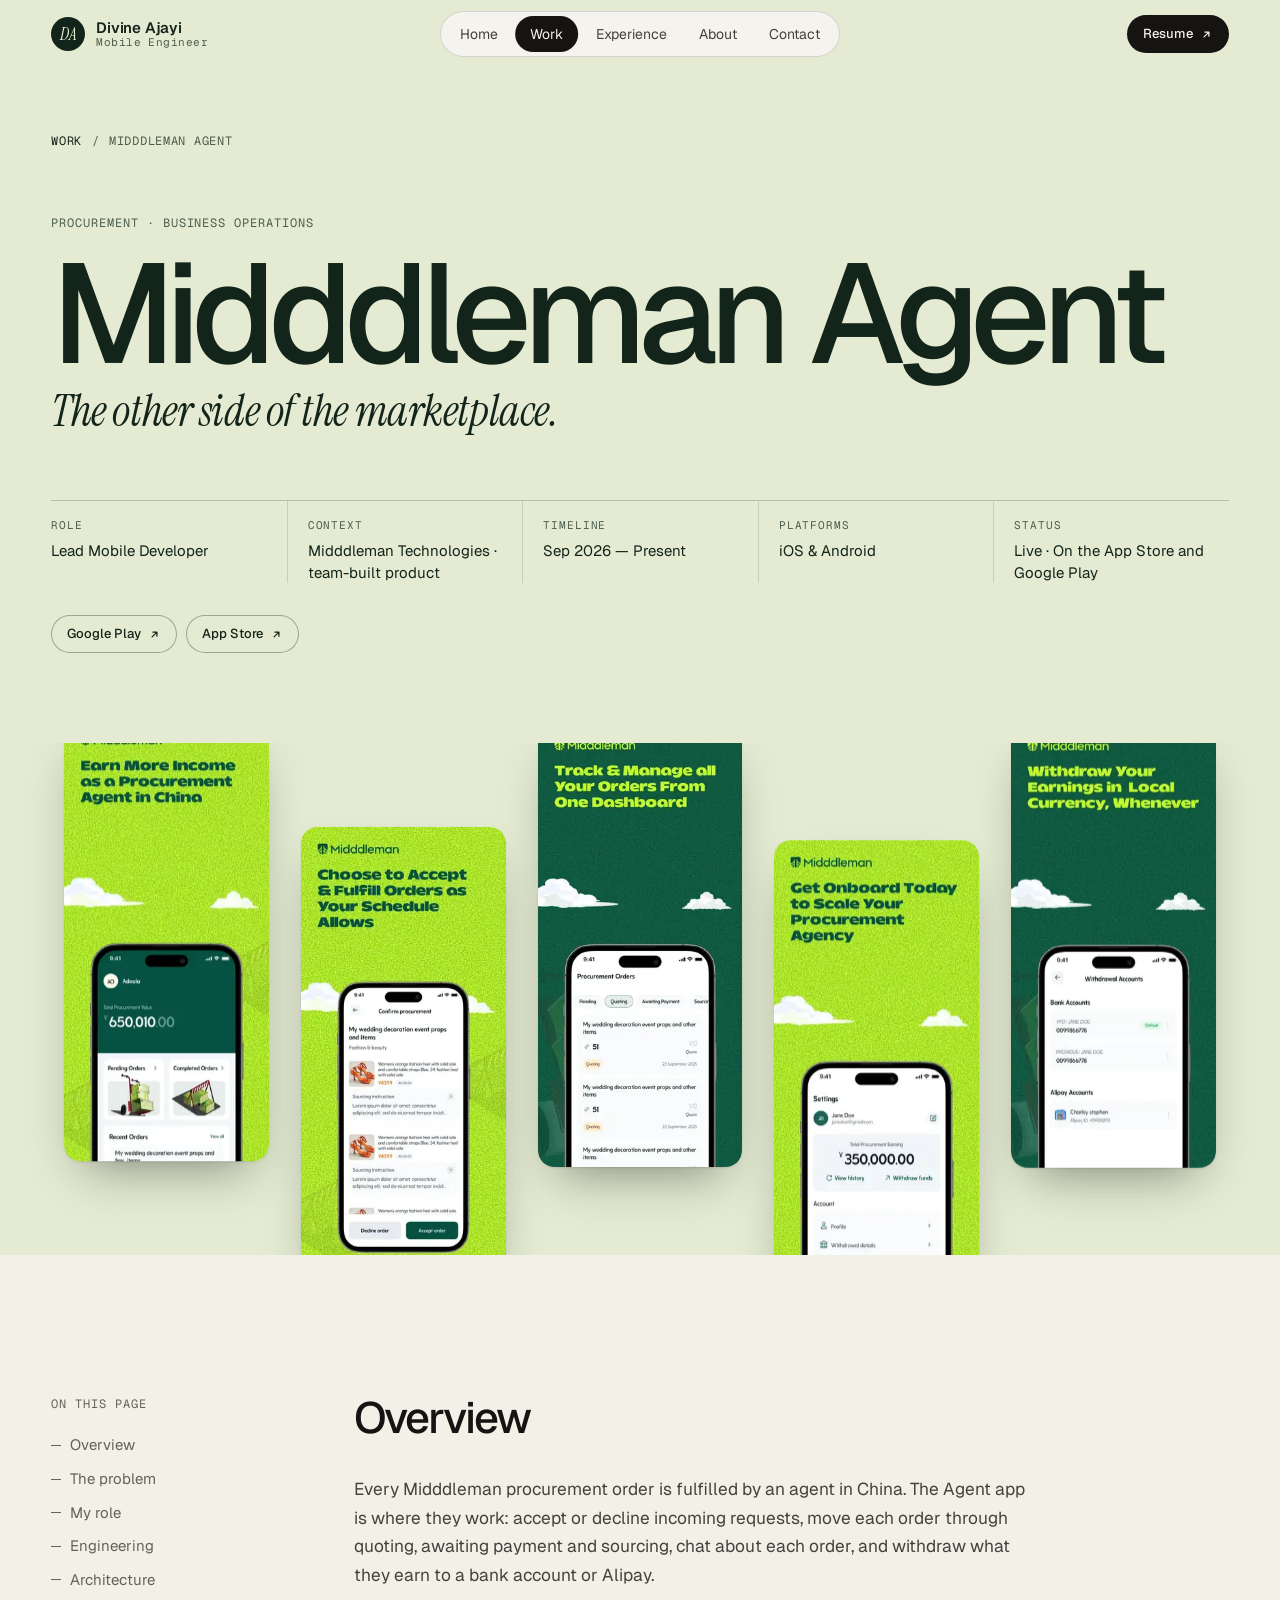
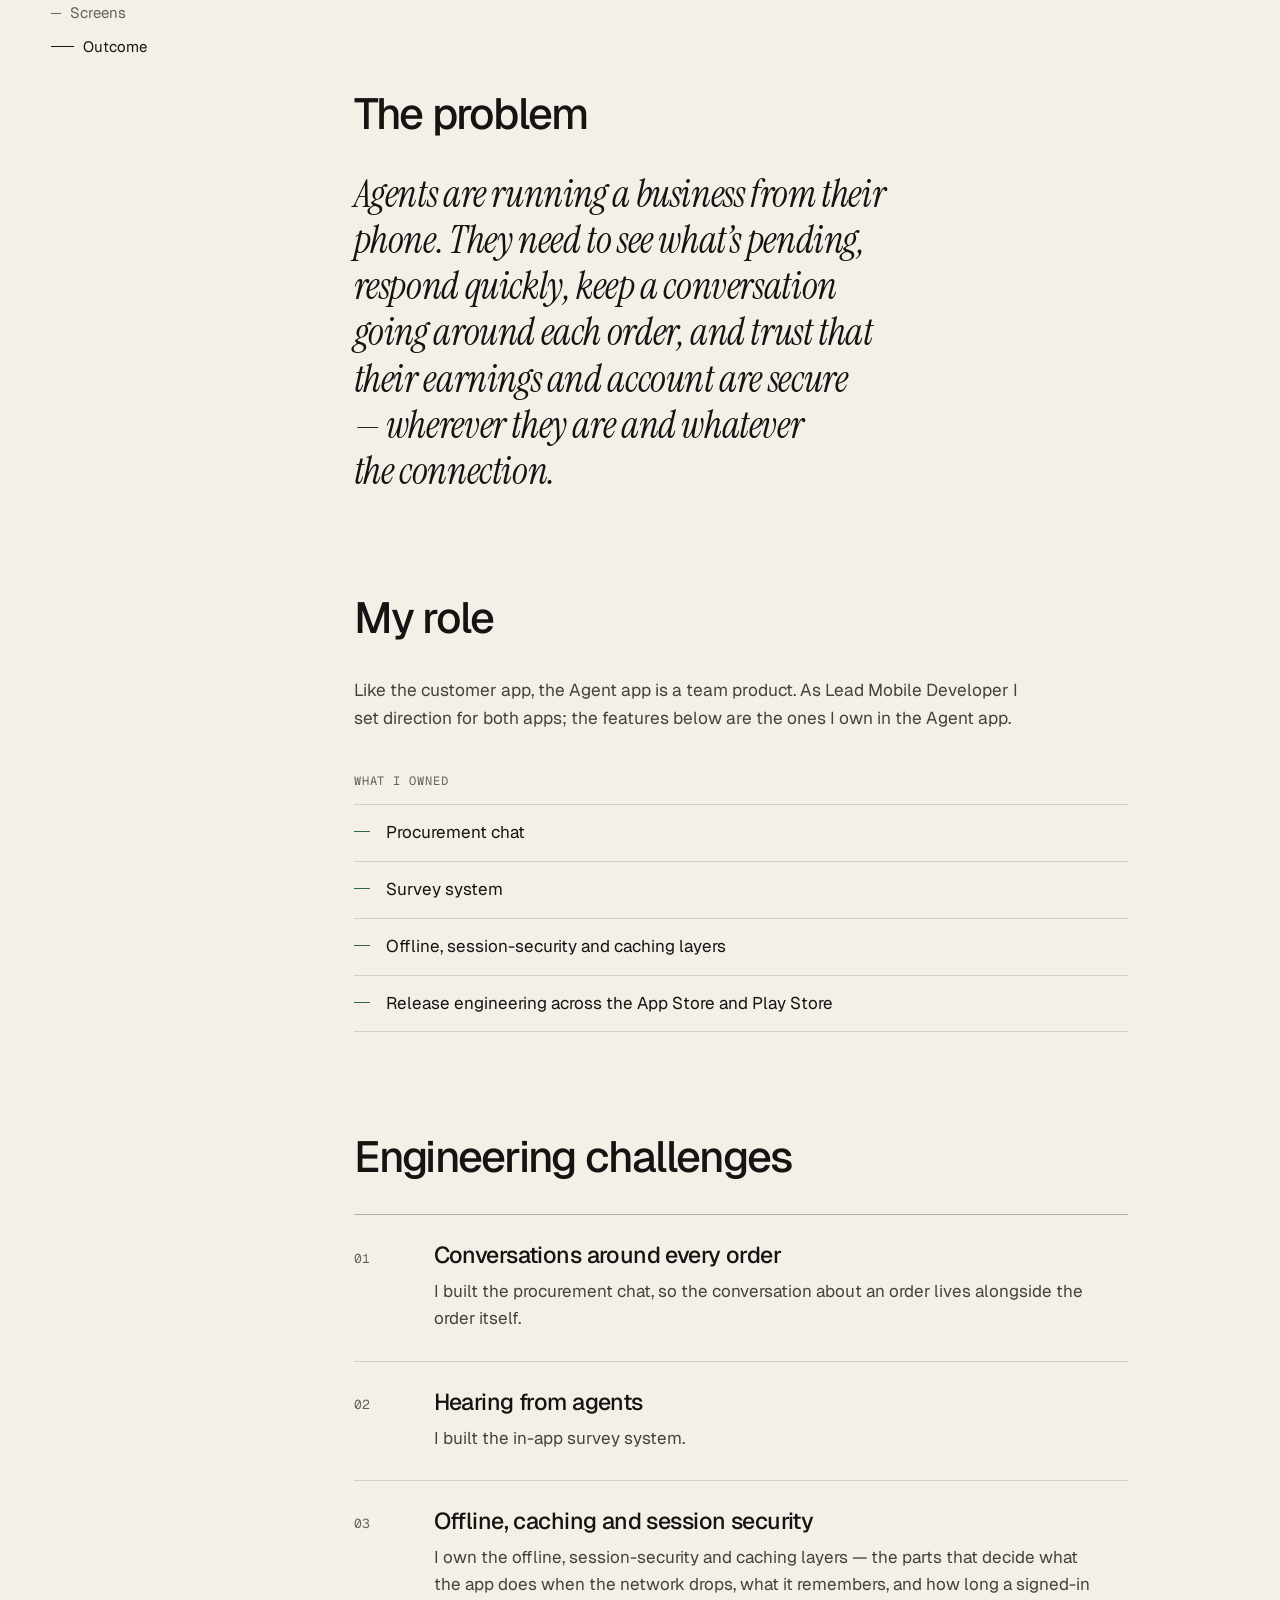
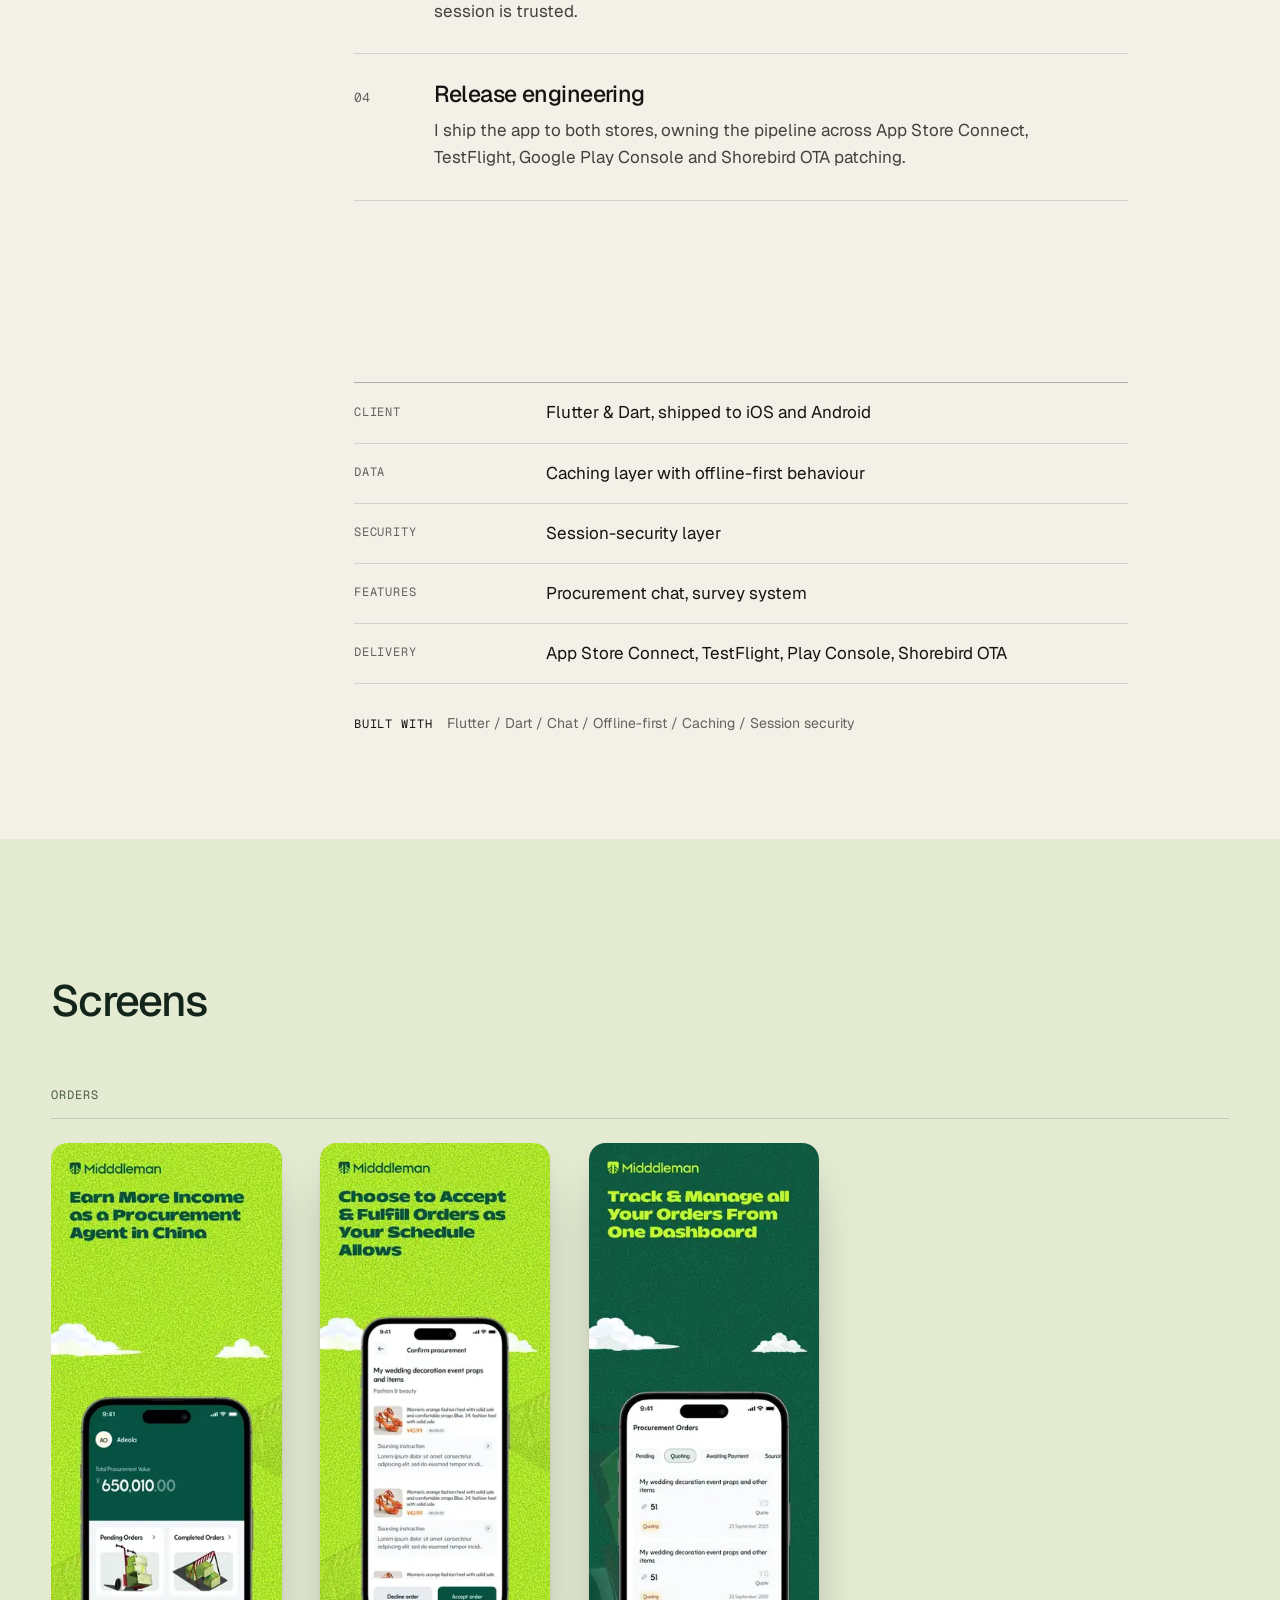
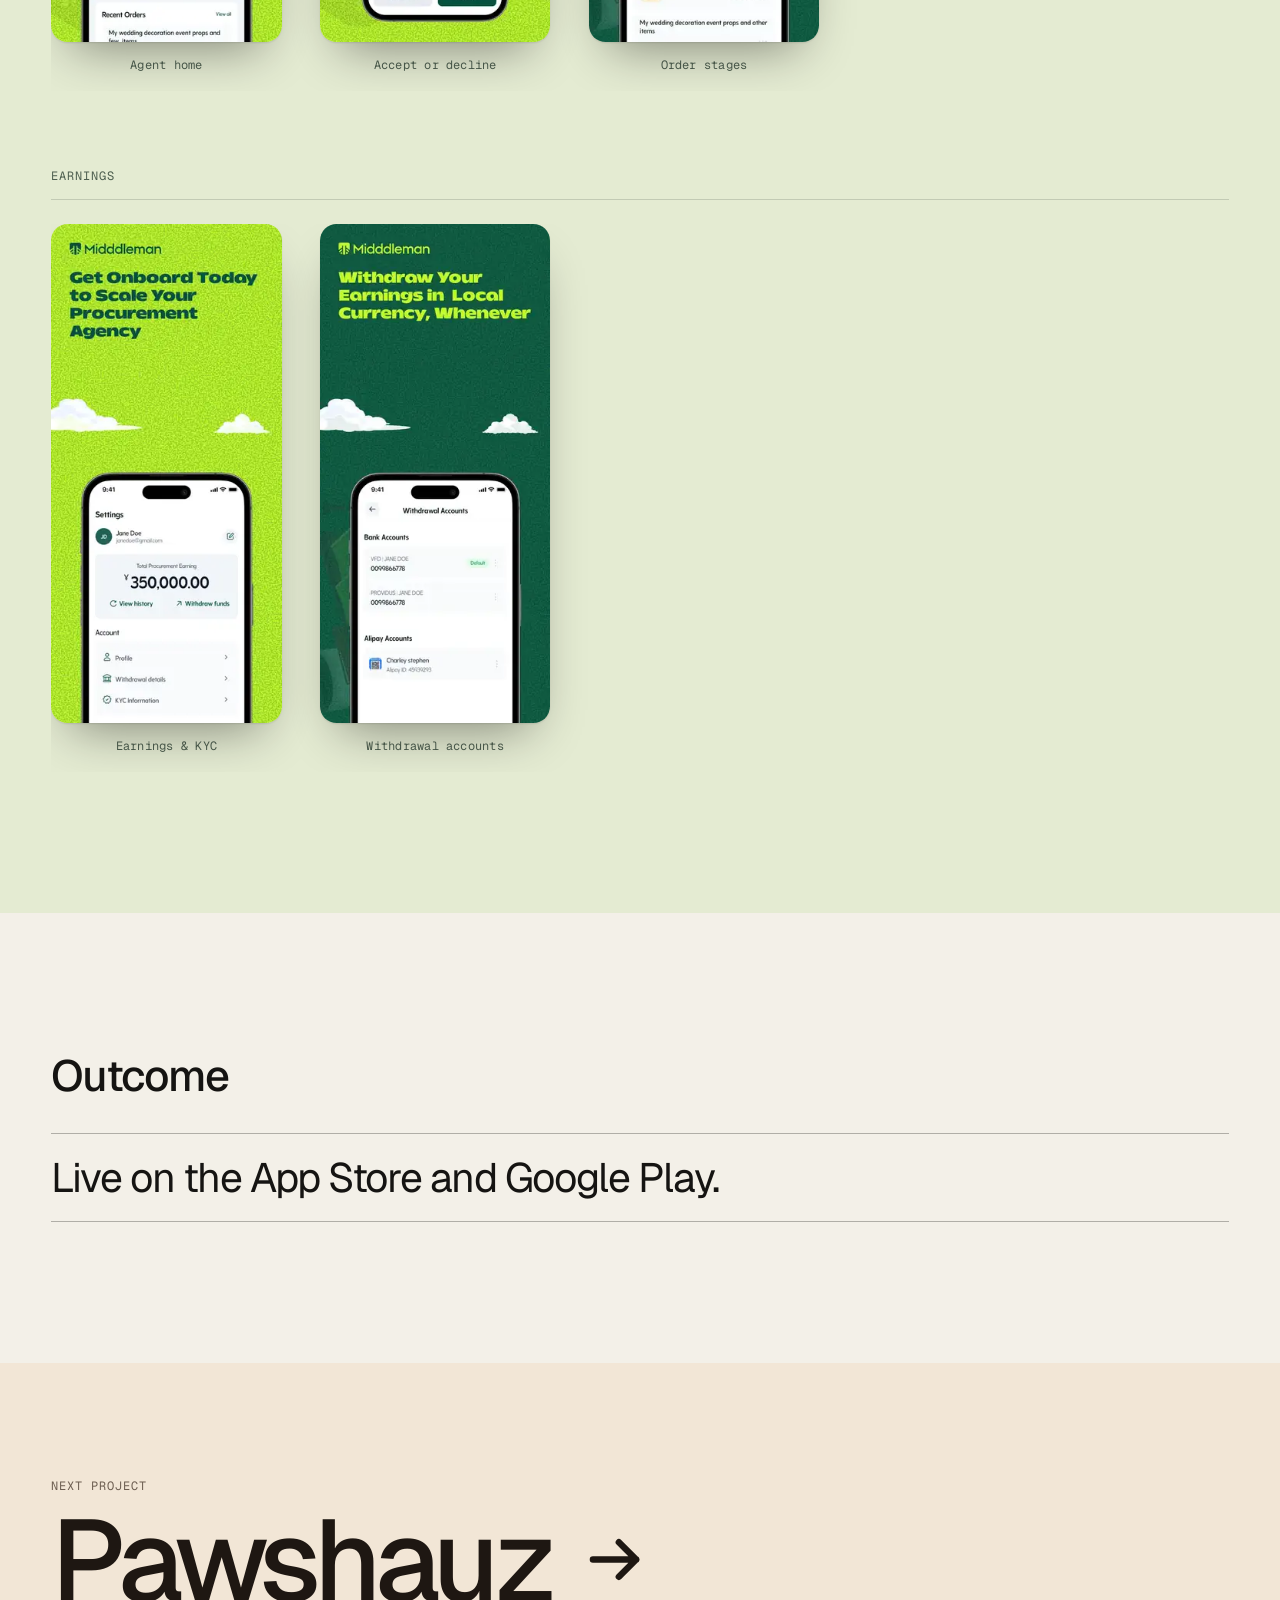
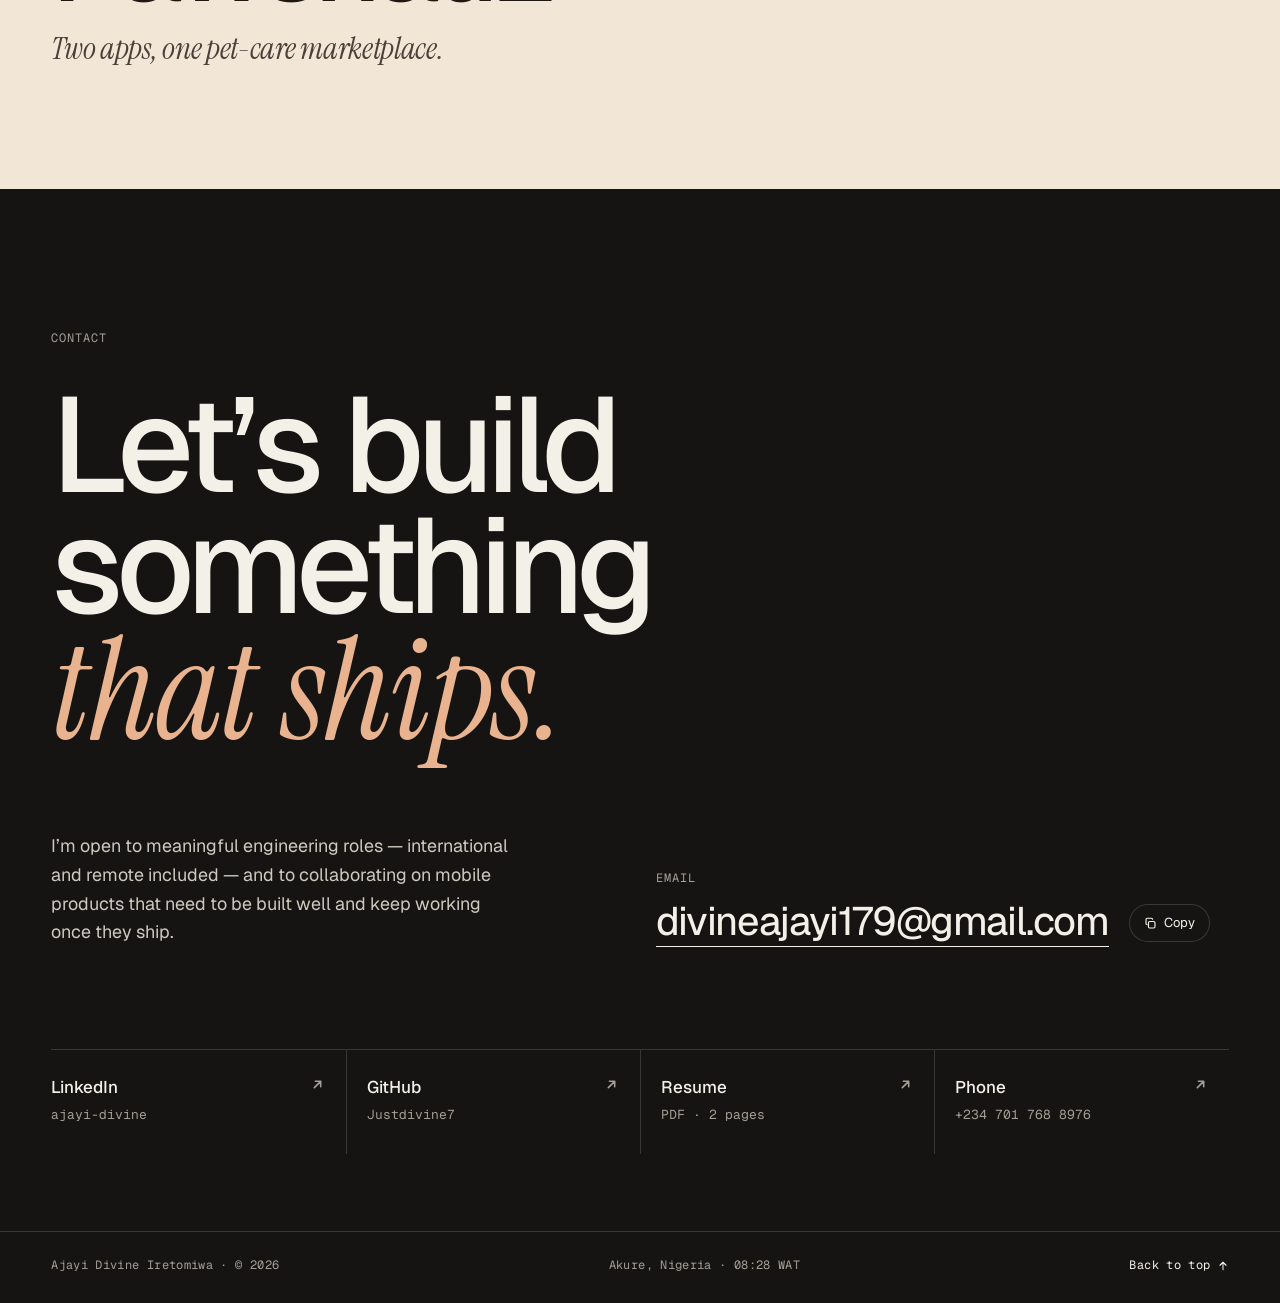
==== commit 4eb15ed1: "Sync portfolio with new CV, add CV PDF, refine phone layout Content (from the updated CV): - Ofast, " ====
--- a/work/midddleman-agent/index.html
+++ b/work/midddleman-agent/index.html
@@ -25,9 +25,9 @@
 <link rel="preconnect" href="https://fonts.googleapis.com">
 <link rel="preconnect" href="https://fonts.gstatic.com" crossorigin>
 <link rel="stylesheet" href="https://fonts.googleapis.com/css2?family=Geist:wght@300..700&family=Geist+Mono:wght@400;500&family=Instrument+Serif:ital@0;1&display=swap">
-<link rel="stylesheet" href="/assets/css/site.css?v=792ee4e1ba">
+<link rel="stylesheet" href="/assets/css/site.css?v=8b2077705b">
 <script>document.documentElement.classList.add('js')</script>
-<script src="/assets/js/site.js?v=792ee4e1ba" defer></script>
+<script src="/assets/js/site.js?v=8b2077705b" defer></script>
 
 </head>
 <body class="case-page case-page--light" style="--c-bg:#E4EBD2;--c-fg:#13241A;--c-muted:#4D5E4F;--c-accent:#2F6B3E;--c-panel:#D5E1BC;--native:300px">
@@ -41,7 +41,7 @@
     <nav class="nav" aria-label="Primary">
       <ul class="nav__list" data-nav><li><a href="/#top" data-nav-link="top">Home</a></li><li><a href="/#work" data-nav-link="work">Work</a></li><li><a href="/#experience" data-nav-link="experience">Experience</a></li><li><a href="/#about" data-nav-link="about">About</a></li><li><a href="/#contact" data-nav-link="contact">Contact</a></li><li class="nav__indicator" aria-hidden="true" data-nav-indicator></li></ul>
     </nav>
-    <a class="btn btn--sm btn--ink header__resume" href="https://docs.google.com/document/d/1QVKqj-YDmwgxXMshzW5mJi7K81aaL-JzmLRAoFA1aPk/edit?tab=t.0" target="_blank" rel="noopener">Resume <svg class="i i--out" viewBox="0 0 16 16" aria-hidden="true"><path d="M5 11 11 5M6 5h5v5" fill="none" stroke="currentColor" stroke-width="1.5" stroke-linecap="round" stroke-linejoin="round"/></svg></a>
+    <a class="btn btn--sm btn--ink header__resume" href="/divine-ajayi-cv.pdf" target="_blank" rel="noopener">Resume <svg class="i i--out" viewBox="0 0 16 16" aria-hidden="true"><path d="M5 11 11 5M6 5h5v5" fill="none" stroke="currentColor" stroke-width="1.5" stroke-linecap="round" stroke-linejoin="round"/></svg></a>
     <button class="menu-toggle" type="button" aria-expanded="false" aria-controls="menu" data-menu-toggle>
       <span class="menu-toggle__label">Menu</span><span class="menu-toggle__bars" aria-hidden="true"><span></span><span></span></span>
     </button>
@@ -51,7 +51,7 @@
   <nav class="menu__inner" aria-label="Menu">
     <ul class="menu__list"><li style="--i:0"><a href="/#top" data-menu-link><span class="menu__n">01</span>Home</a></li><li style="--i:1"><a href="/#work" data-menu-link><span class="menu__n">02</span>Work</a></li><li style="--i:2"><a href="/#experience" data-menu-link><span class="menu__n">03</span>Experience</a></li><li style="--i:3"><a href="/#about" data-menu-link><span class="menu__n">04</span>About</a></li><li style="--i:4"><a href="/#contact" data-menu-link><span class="menu__n">05</span>Contact</a></li></ul>
     <div class="menu__foot">
-      <a class="btn btn--ink" href="https://docs.google.com/document/d/1QVKqj-YDmwgxXMshzW5mJi7K81aaL-JzmLRAoFA1aPk/edit?tab=t.0" target="_blank" rel="noopener">Resume <svg class="i i--out" viewBox="0 0 16 16" aria-hidden="true"><path d="M5 11 11 5M6 5h5v5" fill="none" stroke="currentColor" stroke-width="1.5" stroke-linecap="round" stroke-linejoin="round"/></svg></a>
+      <a class="btn btn--ink" href="/divine-ajayi-cv.pdf" target="_blank" rel="noopener">Resume <svg class="i i--out" viewBox="0 0 16 16" aria-hidden="true"><path d="M5 11 11 5M6 5h5v5" fill="none" stroke="currentColor" stroke-width="1.5" stroke-linecap="round" stroke-linejoin="round"/></svg></a>
       <a class="menu__mail" href="mailto:divineajayi179@gmail.com">divineajayi179@gmail.com</a>
     </div>
   </nav>
@@ -132,7 +132,7 @@
     <span class="wrap next-case__inner">
       <span class="label">Next project</span>
       <span class="next-case__name">Pawshauz <svg class="i i--right" viewBox="0 0 16 16" aria-hidden="true"><path d="M3 8h10M9 4l4 4-4 4" fill="none" stroke="currentColor" stroke-width="1.5" stroke-linecap="round" stroke-linejoin="round"/></svg></span>
-      <span class="next-case__tag">Three apps, one pet-care marketplace.</span>
+      <span class="next-case__tag">Two apps, one pet-care marketplace.</span>
     </span>
   </a>
 </main>
@@ -151,7 +151,7 @@
       </div>
     </div>
     <ul class="contact__links" data-reveal-group>
-      <li data-reveal><a href="https://linkedin.com/in/ajayi-divine" target="_blank" rel="noopener"><span class="contact__k">LinkedIn</span><span class="contact__v">ajayi-divine</span><svg class="i i--out" viewBox="0 0 16 16" aria-hidden="true"><path d="M5 11 11 5M6 5h5v5" fill="none" stroke="currentColor" stroke-width="1.5" stroke-linecap="round" stroke-linejoin="round"/></svg></a></li><li data-reveal><a href="https://github.com/Justdivine7" target="_blank" rel="noopener"><span class="contact__k">GitHub</span><span class="contact__v">Justdivine7</span><svg class="i i--out" viewBox="0 0 16 16" aria-hidden="true"><path d="M5 11 11 5M6 5h5v5" fill="none" stroke="currentColor" stroke-width="1.5" stroke-linecap="round" stroke-linejoin="round"/></svg></a></li><li data-reveal><a href="https://docs.google.com/document/d/1QVKqj-YDmwgxXMshzW5mJi7K81aaL-JzmLRAoFA1aPk/edit?tab=t.0" target="_blank" rel="noopener"><span class="contact__k">Resume</span><span class="contact__v">Google Docs</span><svg class="i i--out" viewBox="0 0 16 16" aria-hidden="true"><path d="M5 11 11 5M6 5h5v5" fill="none" stroke="currentColor" stroke-width="1.5" stroke-linecap="round" stroke-linejoin="round"/></svg></a></li><li data-reveal><a href="tel:+2347017688976"><span class="contact__k">Phone</span><span class="contact__v">+234 701 768 8976</span><svg class="i i--out" viewBox="0 0 16 16" aria-hidden="true"><path d="M5 11 11 5M6 5h5v5" fill="none" stroke="currentColor" stroke-width="1.5" stroke-linecap="round" stroke-linejoin="round"/></svg></a></li>
+      <li data-reveal><a href="https://linkedin.com/in/ajayi-divine" target="_blank" rel="noopener"><span class="contact__k">LinkedIn</span><span class="contact__v">ajayi-divine</span><svg class="i i--out" viewBox="0 0 16 16" aria-hidden="true"><path d="M5 11 11 5M6 5h5v5" fill="none" stroke="currentColor" stroke-width="1.5" stroke-linecap="round" stroke-linejoin="round"/></svg></a></li><li data-reveal><a href="https://github.com/Justdivine7" target="_blank" rel="noopener"><span class="contact__k">GitHub</span><span class="contact__v">Justdivine7</span><svg class="i i--out" viewBox="0 0 16 16" aria-hidden="true"><path d="M5 11 11 5M6 5h5v5" fill="none" stroke="currentColor" stroke-width="1.5" stroke-linecap="round" stroke-linejoin="round"/></svg></a></li><li data-reveal><a href="/divine-ajayi-cv.pdf"><span class="contact__k">Resume</span><span class="contact__v">PDF · 2 pages</span><svg class="i i--out" viewBox="0 0 16 16" aria-hidden="true"><path d="M5 11 11 5M6 5h5v5" fill="none" stroke="currentColor" stroke-width="1.5" stroke-linecap="round" stroke-linejoin="round"/></svg></a></li><li data-reveal><a href="tel:+2347017688976"><span class="contact__k">Phone</span><span class="contact__v">+234 701 768 8976</span><svg class="i i--out" viewBox="0 0 16 16" aria-hidden="true"><path d="M5 11 11 5M6 5h5v5" fill="none" stroke="currentColor" stroke-width="1.5" stroke-linecap="round" stroke-linejoin="round"/></svg></a></li>
     </ul>
   </div>
   <footer class="footer wrap">
--- a/assets/css/site.css
+++ b/assets/css/site.css
@@ -1052,3 +1052,151 @@
 body.case-page.menu-open .site-header { color: var(--ink); }
 body.case-page.menu-open .site-header .wordmark__mark { background: var(--ink); color: var(--paper); }
 body.case-page.menu-open .site-header .menu-toggle { background: var(--ink); color: var(--paper); }
+
+/* ---------- education ---------- */
+.edu { margin-top: clamp(3rem, 6vw, 5rem); display: grid; grid-template-columns: repeat(12, minmax(0, 1fr)); gap: 1rem 2rem; }
+.edu .eyebrow { grid-column: 1 / span 3; padding-top: 0.2rem; }
+.edu ul { grid-column: 4 / -1; border-top: 1px solid var(--line-strong); }
+.edu li { display: grid; grid-template-columns: minmax(0, 1.2fr) minmax(0, 1fr) auto; gap: 0.25rem 1.5rem; align-items: baseline; padding: 1rem 0; border-bottom: 1px solid var(--line); }
+.edu__what { font-weight: 500; }
+.edu__where { color: var(--ink-2); font-size: 0.9375rem; }
+.edu__when { font-family: var(--mono); font-size: 0.75rem; letter-spacing: 0.04em; color: var(--ink-3); }
+@media (max-width: 899px) {
+  .edu { grid-template-columns: minmax(0, 1fr); }
+  .edu .eyebrow, .edu ul { grid-column: 1; }
+  .edu li { grid-template-columns: 1fr; }
+}
+
+/* ==========================================================================
+   Phone refinement — calmer type scale and tighter rhythm (≤ 599px)
+   ========================================================================== */
+@media (max-width: 599px) {
+  :root { --section: 4.25rem; --header-h: 60px; }
+  body { font-size: 1rem; line-height: 1.55; }
+  .eyebrow, .label { font-size: 0.6875rem; }
+
+  .btn { --h: 2.75rem; padding: 0 1.15rem; font-size: 0.875rem; }
+  .menu-toggle { height: 2.25rem; font-size: 0.8125rem; }
+  .wordmark__mark { width: 1.875rem; height: 1.875rem; font-size: 0.95rem; }
+  .wordmark__name { font-size: 0.875rem; }
+
+  /* hero */
+  .hero { padding-top: calc(var(--header-h) + 2rem); padding-bottom: 2.5rem; }
+  .hero__eyebrow { margin-bottom: 1.25rem; }
+  .hero__title { font-size: clamp(2.125rem, 10.4vw, 2.75rem); line-height: 0.97; letter-spacing: -0.045em; }
+  .hero__intro { margin-top: 1.5rem; gap: 1.5rem; }
+  .hero__lede { font-size: 1rem; line-height: 1.6; }
+  .hero__stage { margin-top: 2.5rem; width: min(100%, 300px); }
+  .hero__facts { margin-top: 2.5rem; }
+  .hero__facts dd { font-size: 0.875rem; }
+
+  /* section heads */
+  .section-head { margin-bottom: 2.25rem; gap: 1rem; }
+  .section-title { font-size: clamp(2rem, 9.6vw, 2.5rem); line-height: 0.98; }
+  .section-lede { font-size: 0.9375rem; }
+
+  /* chapters */
+  .chapter__meta { font-size: 0.6875rem; gap: 0.35rem 1rem; margin-bottom: 1.5rem; padding-bottom: 0.75rem; }
+  .chapter__title { font-size: clamp(2.125rem, 10vw, 2.625rem); }
+  .chapter--posters .chapter__title { font-size: clamp(2.75rem, 14vw, 3.5rem); }
+  .chapter__tagline { font-size: 1.375rem; margin-top: 0.4rem; }
+  .chapter__summary { font-size: 0.9375rem; line-height: 1.6; }
+  .chapter__owned li { font-size: 0.875rem; padding-block: 0.6rem; }
+  .chapter__owned li::before { top: 1.15rem; }
+  .chapter__stack { font-size: 0.8125rem; }
+  .chapter__body { margin-top: 2rem; gap: 1.75rem; }
+  .chapter__cta { margin-top: 1.25rem; }
+  .textlink { font-size: 0.8125rem; }
+
+  .rail { margin-top: 2rem; padding-bottom: 2.5rem; grid-auto-columns: 9.5rem; }
+  .companion__panel { padding: 2rem 0.75rem; }
+  .companion__text .chapter__summary, .spotlight__text .chapter__summary, .pipeline-panel__text .chapter__summary { margin-top: 1.25rem; }
+  .steps { margin: 1.5rem 0 1.5rem; }
+  .steps li { padding: 0.7rem 0; font-size: 0.9375rem; }
+  .steps__v { font-size: 0.875rem; }
+  .spotlight__stage { padding-block: 0 1rem; }
+  .pipeline-panel { padding: 1.75rem 1.25rem; border-radius: 20px; }
+  .pipeline { margin: 1.5rem 0; }
+  .pipeline li { padding: 0.45rem 0; }
+  .pipeline__v { font-size: 0.875rem; }
+
+  /* Pawshauz: swipe between the apps instead of stacking three tall panels */
+  .chapter--triptych .chapter__split { margin-bottom: 2rem; }
+  .triptych {
+    display: flex; gap: 0.75rem; overflow-x: auto; scroll-snap-type: x mandatory;
+    margin-inline: calc(var(--gutter) * -1); padding-inline: var(--gutter); scroll-padding-inline: var(--gutter);
+    scrollbar-width: none;
+  }
+  .triptych::-webkit-scrollbar { display: none; }
+  .triptych__col { flex: 0 0 82%; scroll-snap-align: start; padding: 1.5rem 1rem 1.25rem; border-radius: 18px; }
+  .triptych__shots .shot { width: 44%; }
+  .triptych__label { font-size: 1rem; }
+  .triptych__note { font-size: 0.875rem; }
+
+  .strip { margin-top: 2rem; padding-block: 2rem; gap: 1.5rem; }
+  .strip__shot { width: 8.75rem; }
+  .strip__shot:nth-child(even) { margin-top: 1.25rem; }
+
+  .more { padding-block: var(--section) 2.5rem; }
+  .more__name { font-size: 1.625rem; }
+  .more__cat { font-size: 0.9375rem; }
+  .more__text > p:first-child { font-size: 1rem; }
+  .more__text li { font-size: 0.875rem; }
+
+  /* experience */
+  .tl { margin-bottom: 3rem; }
+  .tl__name { font-size: 0.875rem; }
+  .role { padding: 1.5rem 0; gap: 0.75rem; }
+  .role__title { font-size: 1.25rem; }
+  .role__co { font-size: 1.125rem; }
+  .role__what li { font-size: 0.875rem; }
+
+  /* about */
+  .about__statement { font-size: clamp(1.5rem, 7vw, 1.875rem); line-height: 1.12; }
+  .about__bio p { font-size: 0.9375rem; }
+  .principles { margin-top: 3rem; gap: 1.75rem; }
+  .principles h3 { font-size: 1.125rem; margin: 0.9rem 0 0.5rem; }
+  .principles p { font-size: 0.875rem; }
+  .toolkit { margin-top: 3rem; }
+  .toolkit__row { padding: 1rem 0; }
+  .toolkit__items { font-size: 1.0625rem; }
+  .toolkit__note { font-size: 0.8125rem; }
+
+  /* contact */
+  .contact__title { font-size: clamp(2.5rem, 12.5vw, 3.25rem); margin: 1rem 0 2rem; }
+  .contact__lede { font-size: 0.9375rem; }
+  .contact__mail { font-size: clamp(1.125rem, 5.6vw, 1.375rem); }
+  .contact__links { margin-top: 2.5rem; }
+  .contact__links a { padding: 1.1rem 0 1.2rem; }
+  .contact__k { font-size: 1rem; }
+  .footer { margin-top: 2.5rem; }
+
+  /* case studies */
+  .case-hero { padding-top: calc(var(--header-h) + 1.5rem); }
+  .crumbs { margin-bottom: 1.75rem; }
+  .case-hero__title { font-size: clamp(2.5rem, 13vw, 3.25rem); }
+  .case-hero__tagline { font-size: 1.375rem; }
+  .case-meta { margin-top: 1.75rem; }
+  .case-meta dd { font-size: 0.875rem; }
+  .case-links { display: grid; grid-template-columns: repeat(2, minmax(0, 1fr)); gap: 0.5rem; margin-top: 1.5rem; }
+  .case-links .btn { padding: 0 0.75rem; font-size: 0.75rem; white-space: normal; text-align: center; line-height: 1.2; }
+  .case-links .btn:only-child { grid-column: 1 / -1; justify-self: start; padding: 0 1.1rem; }
+  .case-hero__visual { margin-top: 2.25rem; }
+  .ch { width: 9.5rem !important; }
+  .case-sec { padding-bottom: 3rem; }
+  .case-sec__title { font-size: 1.625rem; margin-bottom: 1.1rem; }
+  .case-prose p { font-size: 1rem; }
+  .case-pull { font-size: 1.375rem; line-height: 1.25; }
+  .case-owned li { font-size: 0.9375rem; padding-block: 0.75rem; }
+  .case-owned li::before { top: 1.4rem; }
+  .challenges li { padding: 1.25rem 0; }
+  .challenges h3 { font-size: 1.125rem; }
+  .challenges p { font-size: 0.9375rem; }
+  .arch dd { font-size: 0.9375rem; }
+  .case-gallery__row--device .shot, .case-gallery__row--poster .shot { width: 9.5rem; }
+  .case-outcome__list li { font-size: 1.25rem; padding: 1rem 0; }
+  .next-case { padding-block: 3rem; }
+  .next-case__name { font-size: clamp(2.25rem, 11vw, 3rem); }
+  .next-case__tag { font-size: 1.125rem; }
+  .menu__list a { font-size: clamp(2rem, 9vw, 2.75rem); }
+}
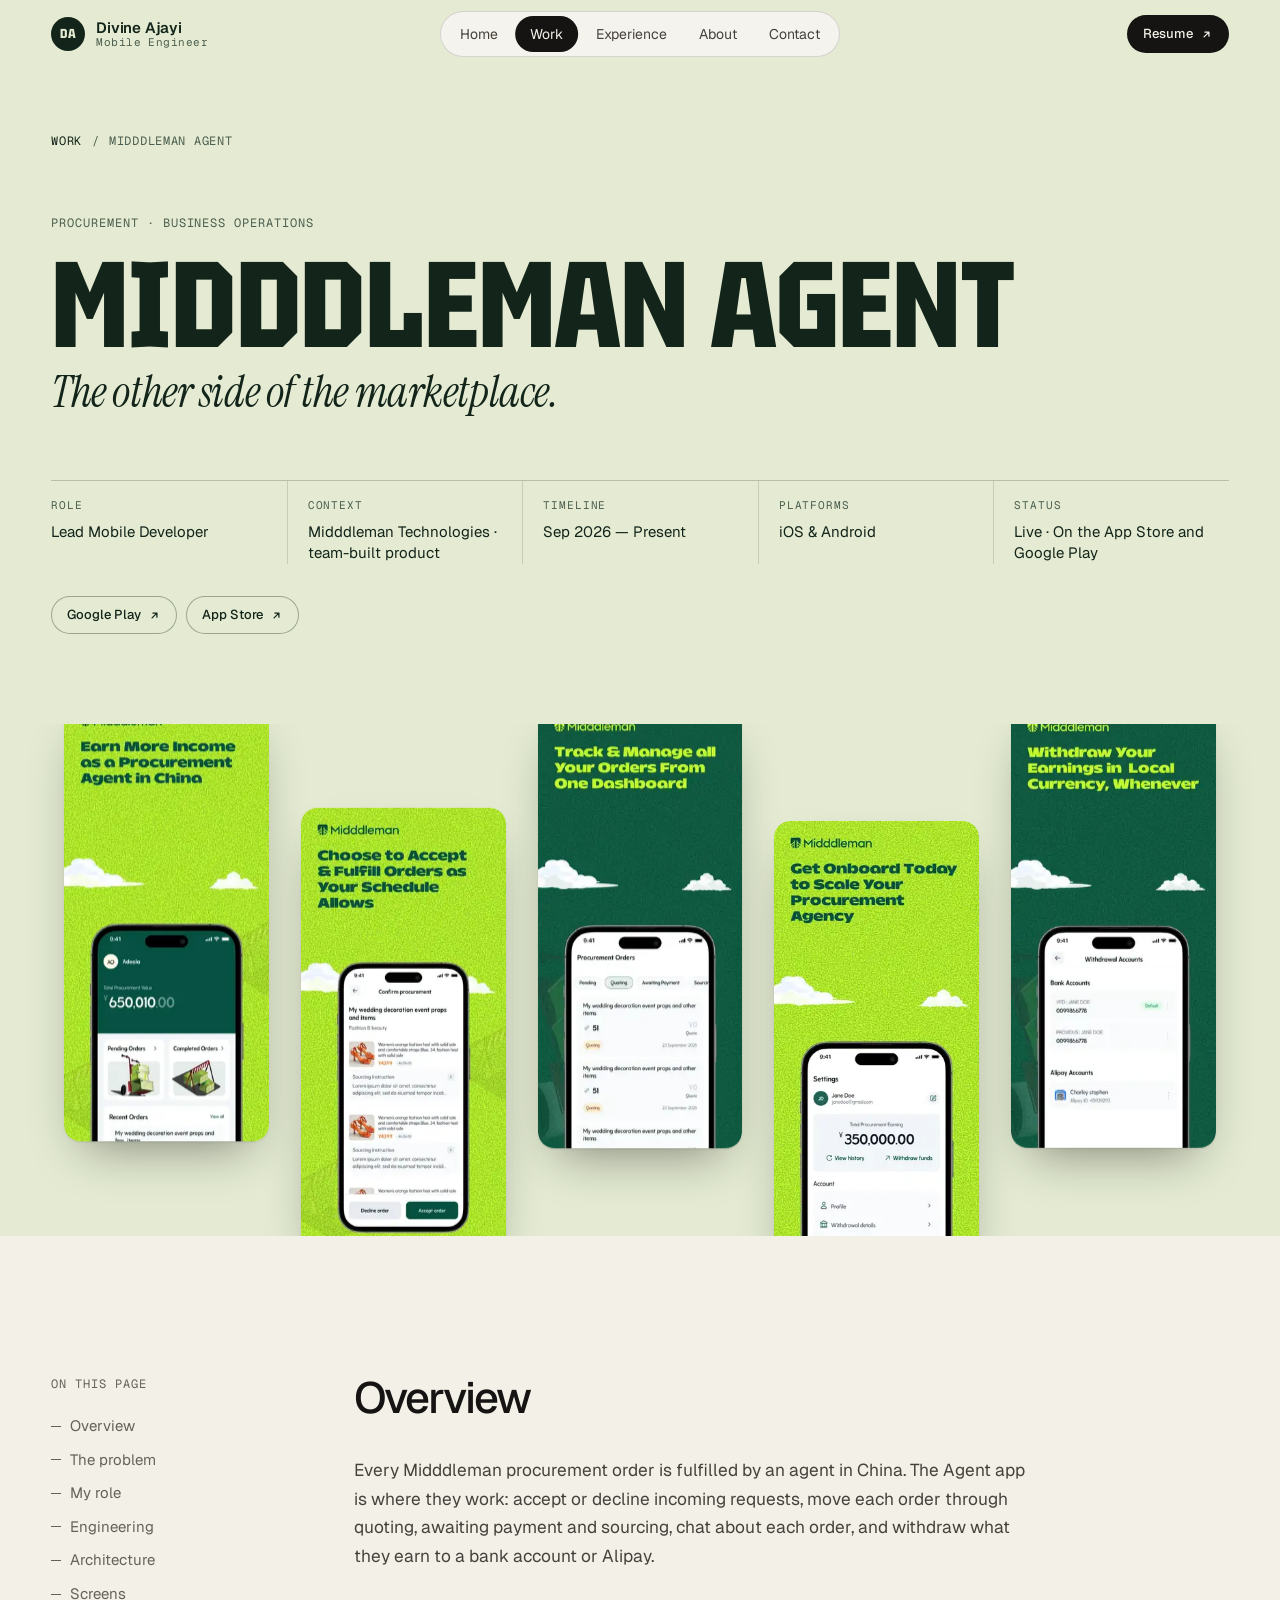
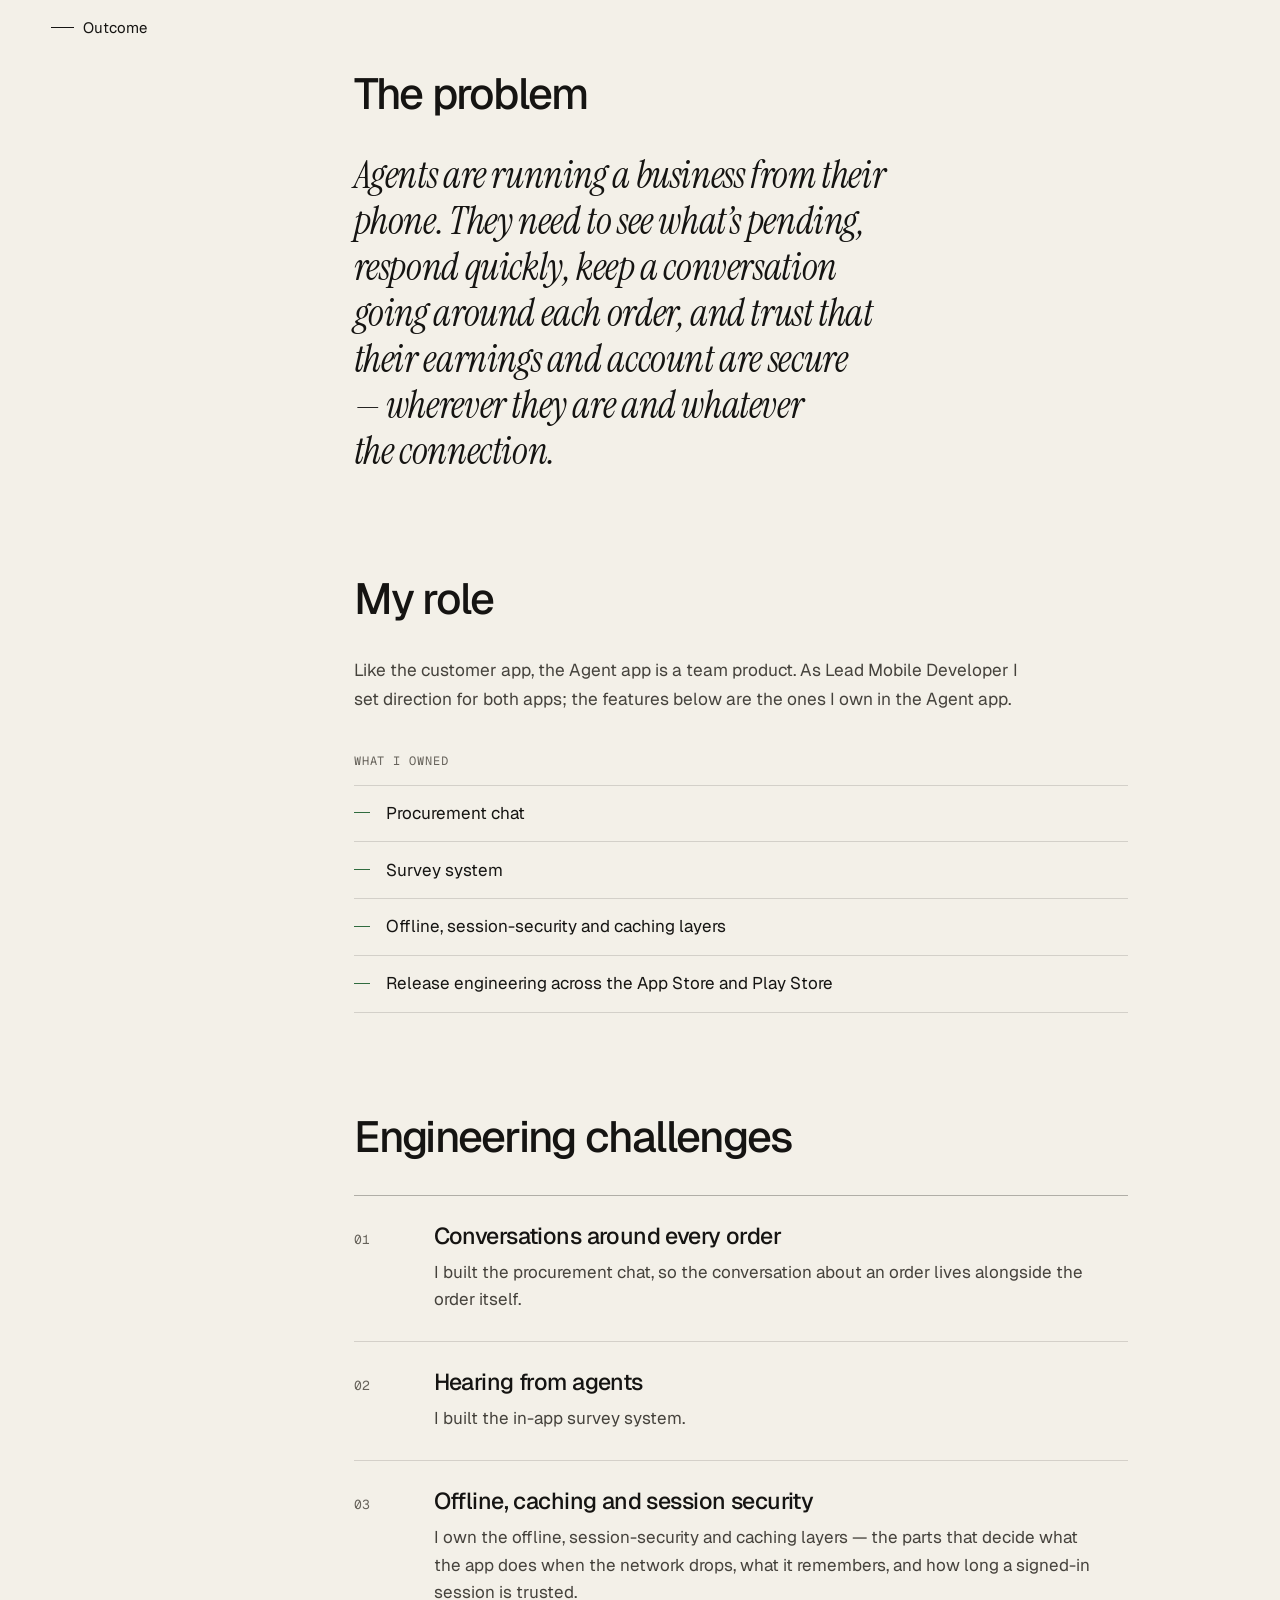
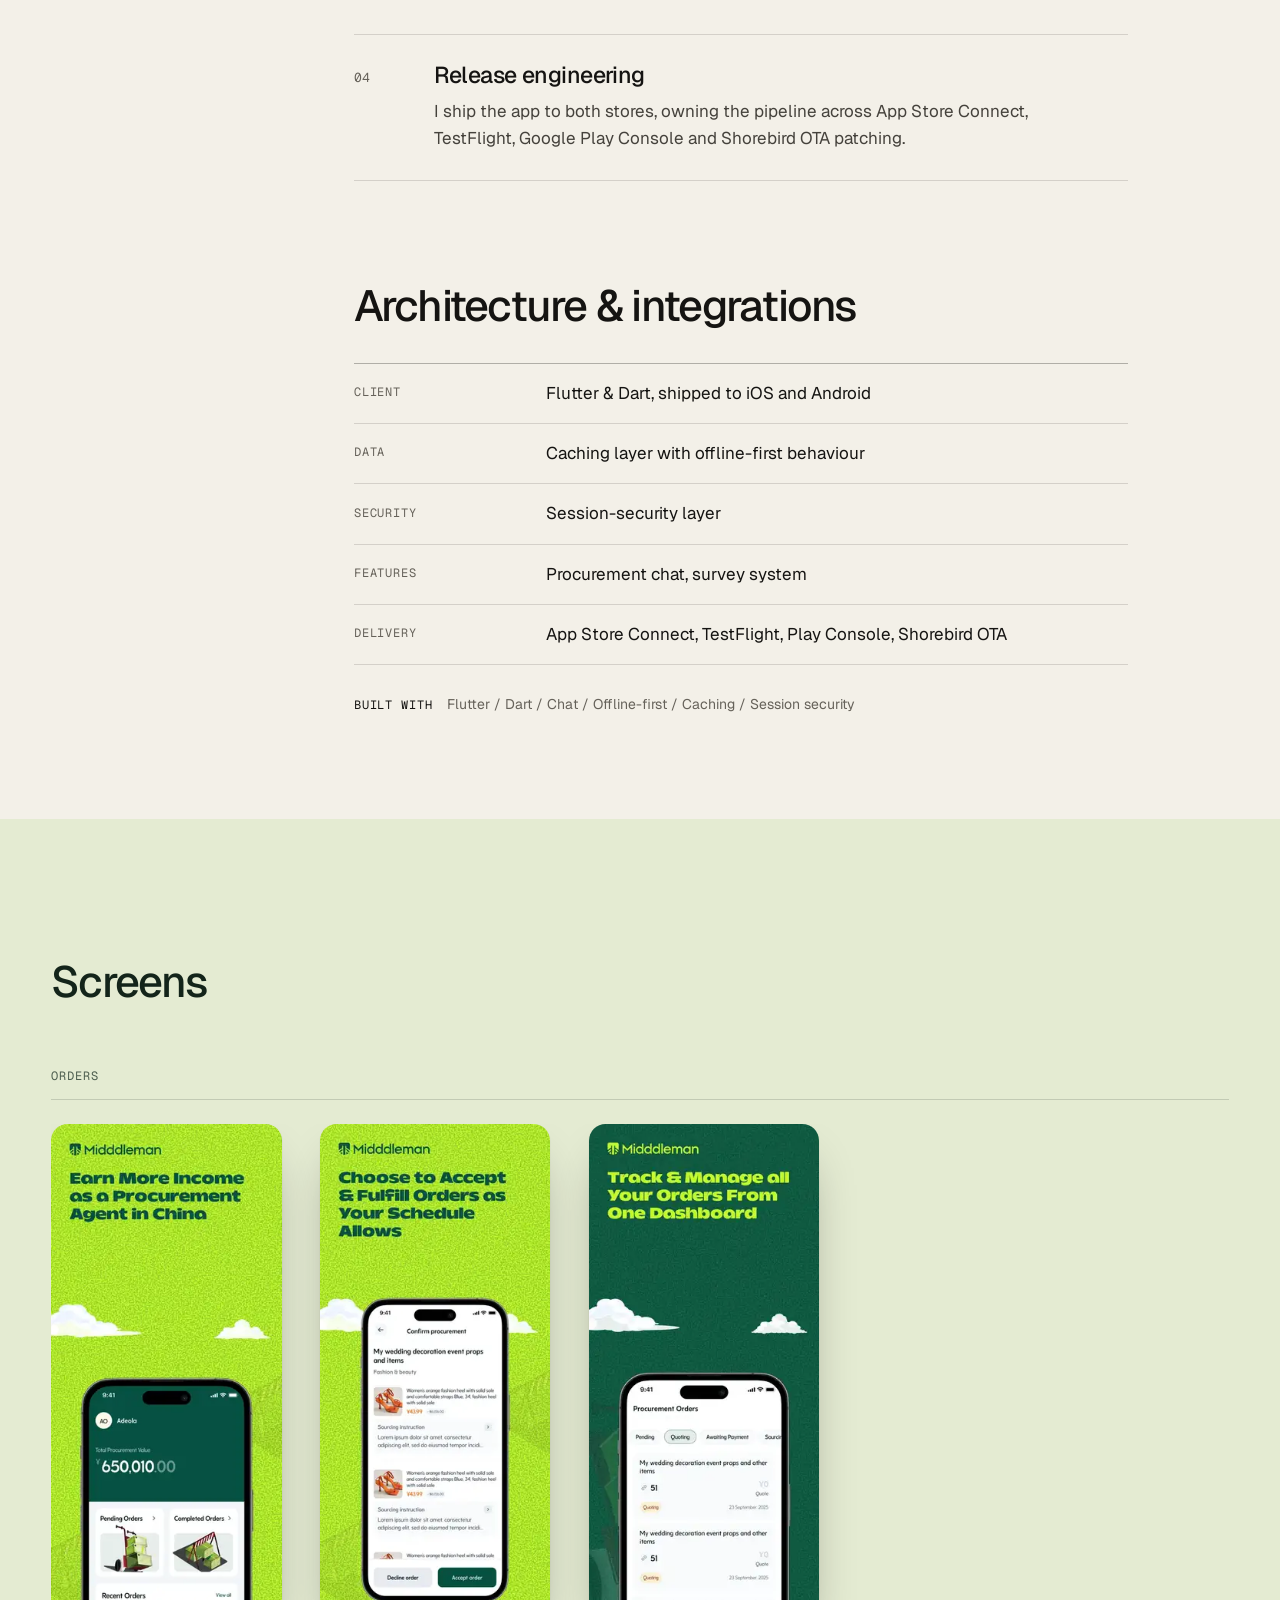
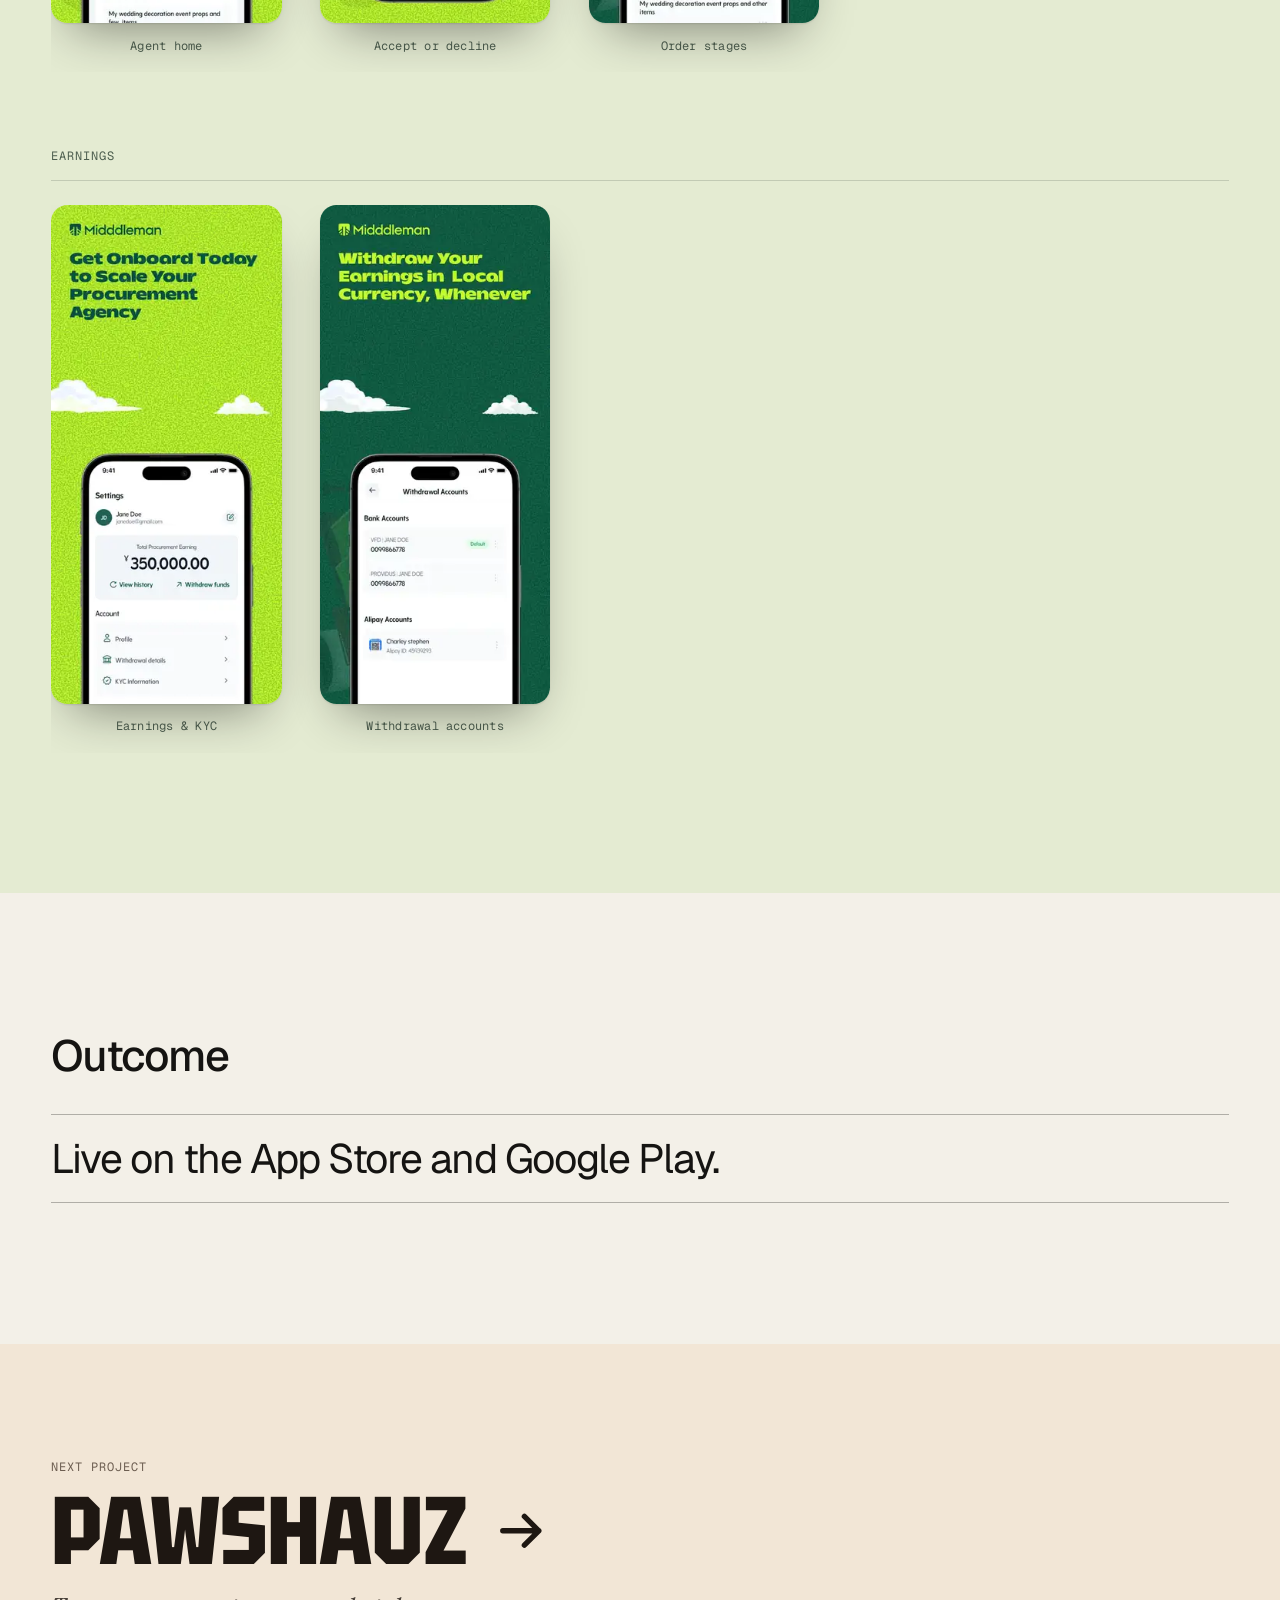
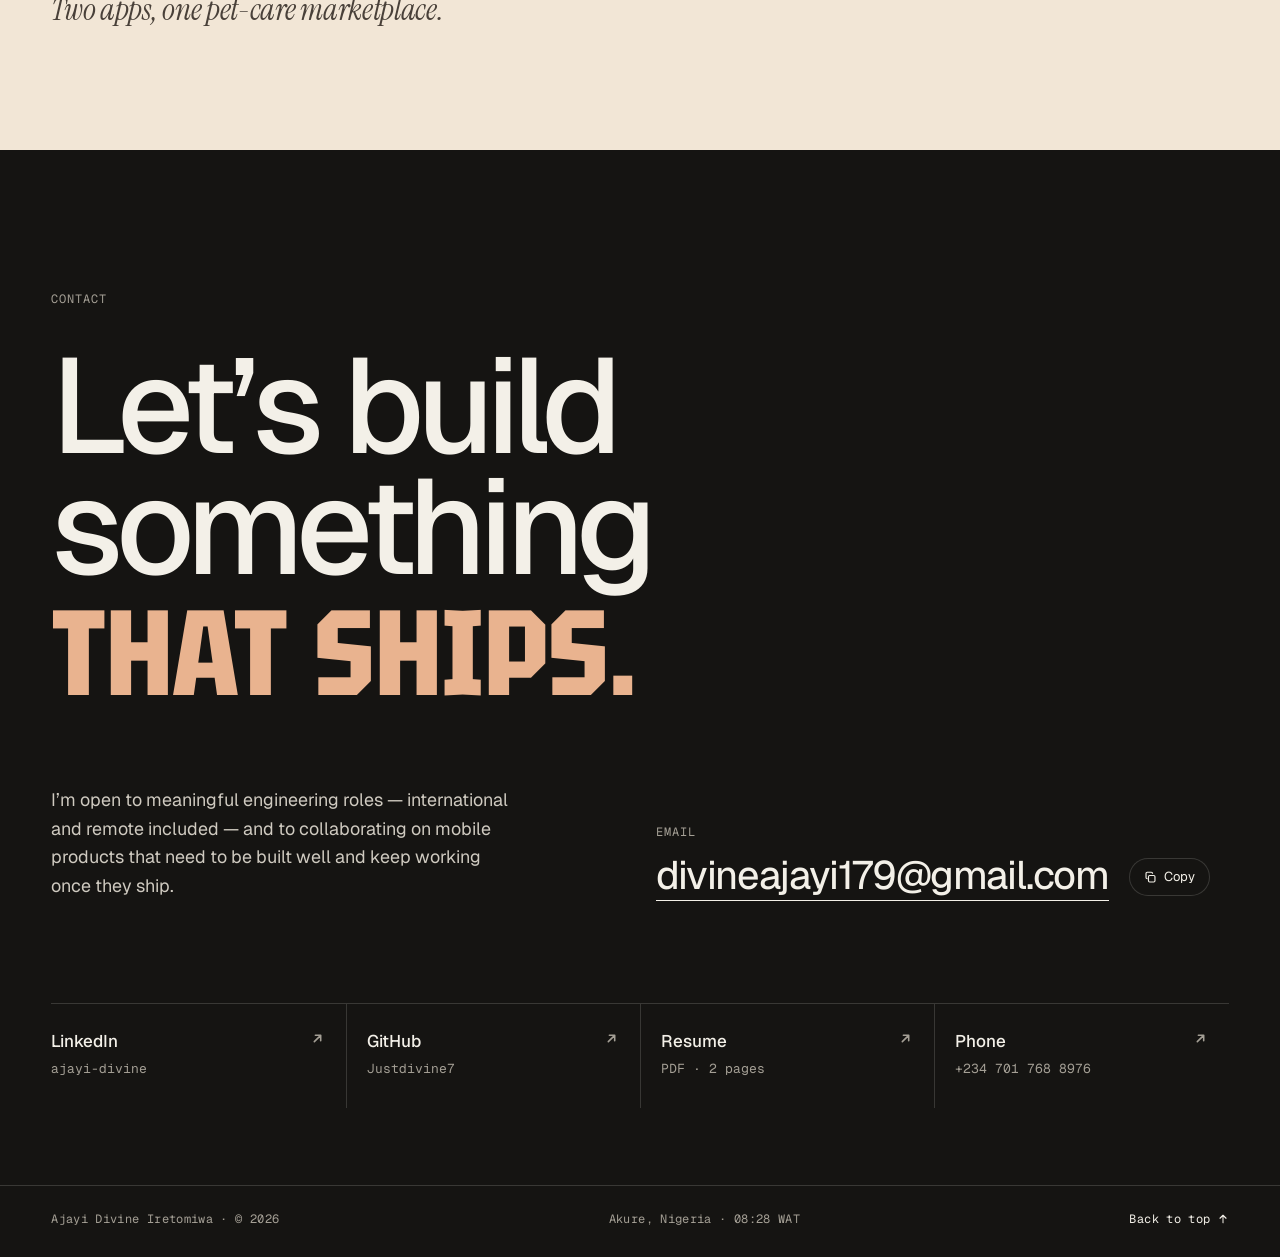
==== commit 8ddb7549: "Add Tektur tech display face for key highlights - Project names (chapters, case-study titles, next p" ====
--- a/work/midddleman-agent/index.html
+++ b/work/midddleman-agent/index.html
@@ -24,10 +24,10 @@
 <link rel="apple-touch-icon" href="/assets/apple-touch-icon.png">
 <link rel="preconnect" href="https://fonts.googleapis.com">
 <link rel="preconnect" href="https://fonts.gstatic.com" crossorigin>
-<link rel="stylesheet" href="https://fonts.googleapis.com/css2?family=Geist:wght@300..700&family=Geist+Mono:wght@400;500&family=Instrument+Serif:ital@0;1&display=swap">
-<link rel="stylesheet" href="/assets/css/site.css?v=8b2077705b">
+<link rel="stylesheet" href="https://fonts.googleapis.com/css2?family=Geist:wght@300..700&family=Geist+Mono:wght@400;500&family=Instrument+Serif:ital@0;1&family=Tektur:wdth,wght@75..100,500..800&display=swap">
+<link rel="stylesheet" href="/assets/css/site.css?v=fa66dfbcfa">
 <script>document.documentElement.classList.add('js')</script>
-<script src="/assets/js/site.js?v=8b2077705b" defer></script>
+<script src="/assets/js/site.js?v=fa66dfbcfa" defer></script>
 
 </head>
 <body class="case-page case-page--light" style="--c-bg:#E4EBD2;--c-fg:#13241A;--c-muted:#4D5E4F;--c-accent:#2F6B3E;--c-panel:#D5E1BC;--native:300px">
@@ -139,7 +139,7 @@
 <section class="contact" id="contact" aria-labelledby="contact-title">
   <div class="wrap">
     <p class="eyebrow eyebrow--light" data-reveal>Contact</p>
-    <h2 class="contact__title" id="contact-title" data-split><span class="w"><span style="--i:0">Let’s</span></span> <span class="w"><span style="--i:1">build</span></span> <span class="w"><span style="--i:2">something</span></span> <span class="w"><span style="--i:3"><em>that</em></span></span> <span class="w"><span style="--i:4"><em>ships.</em></span></span></h2>
+    <h2 class="contact__title" id="contact-title" data-split><span class="w"><span style="--i:0">Let’s</span></span> <span class="w"><span style="--i:1">build</span></span> <span class="w"><span style="--i:2">something</span></span> <span class="em-group"><span class="w"><span style="--i:3"><em>that</em></span></span> <span class="w"><span style="--i:4"><em>ships.</em></span></span></span></h2>
     <div class="contact__grid">
       <p class="contact__lede" data-reveal>I’m open to meaningful engineering roles — international and remote included — and to collaborating on mobile products that need to be built well and keep working once they ship.</p>
       <div class="contact__primary" data-reveal>
--- a/assets/css/site.css
+++ b/assets/css/site.css
@@ -1200,3 +1200,68 @@
   .next-case__tag { font-size: 1.125rem; }
   .menu__list a { font-size: clamp(2rem, 9vw, 2.75rem); }
 }
+
+/* ==========================================================================
+   Tech display face (Tektur) — reserved for the things that matter most:
+   product names, headline figures, the wordmark and chapter numbers.
+   ========================================================================== */
+:root { --tech: 'Tektur', 'Eurostile', 'Bank Gothic', var(--sans); }
+
+.wordmark__mark { font-family: var(--tech); font-style: normal; font-weight: 700; font-size: 0.8125rem; letter-spacing: 0.02em; font-stretch: 90%; }
+
+/* product names */
+.chapter__title, .case-hero__title, .next-case__name, .more__name {
+  font-family: var(--tech);
+  font-weight: 700;
+  font-stretch: 85%;
+  text-transform: uppercase;
+  letter-spacing: -0.01em;
+}
+.chapter__title { font-size: clamp(2.5rem, 5.8vw, 5.25rem); line-height: 0.9; }
+.chapter--posters .chapter__title { font-size: clamp(3.25rem, 11.5vw, 10.5rem); line-height: 0.84; font-stretch: 100%; letter-spacing: -0.02em; }
+.case-hero__title { font-size: clamp(3rem, 9.5vw, 9rem); line-height: 0.86; }
+.next-case__name { font-size: clamp(2.5rem, 7.5vw, 7rem); line-height: 0.9; }
+.more__name { font-weight: 600; font-size: clamp(1.625rem, 3vw, 2.5rem); letter-spacing: 0; }
+.chapter__title a { background-position: 0 100%; }
+
+/* chapter numbers */
+.chapter__index { font-family: var(--tech); font-weight: 700; font-size: 0.9375rem; letter-spacing: 0.02em; color: var(--c-accent); }
+.chapter--companion .chapter__index, .chapter--pipeline .chapter__index, .chapter--strip .chapter__index, .chapter--triptych .chapter__index { color: var(--c-fg); }
+
+/* headline figures */
+.hero__facts dd { display: grid; gap: 0.2rem; align-items: start; }
+.fact__n {
+  display: inline-flex; align-items: center;
+  font-family: var(--tech); font-weight: 700; font-stretch: 90%;
+  font-size: clamp(1.75rem, 2.6vw, 2.5rem); line-height: 1; letter-spacing: -0.01em;
+  text-transform: uppercase; font-variant-numeric: tabular-nums;
+}
+.fact__n .status-dot { width: 10px; height: 10px; margin-right: 0.45em; }
+.fact__v { font-weight: 400; font-size: 0.875rem; color: var(--ink-2); }
+
+@media (max-width: 599px) {
+  .chapter__title { font-size: clamp(2rem, 9.5vw, 2.5rem); }
+  .chapter--posters .chapter__title { font-size: clamp(2.625rem, 13vw, 3.375rem); }
+  .case-hero__title { font-size: clamp(2.375rem, 12vw, 3.125rem); }
+  .next-case__name { font-size: clamp(2rem, 10vw, 2.75rem); }
+  .more__name { font-size: 1.5rem; }
+  .fact__n { font-size: 1.625rem; }
+  .fact__v { font-size: 0.8125rem; }
+}
+
+/* Headline accents: the emphasised phrase of each display headline lands in the tech face.
+   (The serif italic stays for taglines, pull quotes and "next project" lines.) */
+.hero__title em, .section-title em, .contact__title em, .about__statement em {
+  font-family: var(--tech);
+  font-style: normal;
+  font-weight: 700;
+  font-stretch: 85%;
+  text-transform: uppercase;
+  letter-spacing: -0.005em;
+  font-size: 0.9em;
+}
+.hero__title em { color: var(--ink); }
+.section-title em { color: var(--ink); }
+.contact__title em { color: #e9b38f; }
+.about__statement em { font-size: 0.86em; color: var(--accent); }
+@media (min-width: 600px) { .em-group { white-space: nowrap; } }
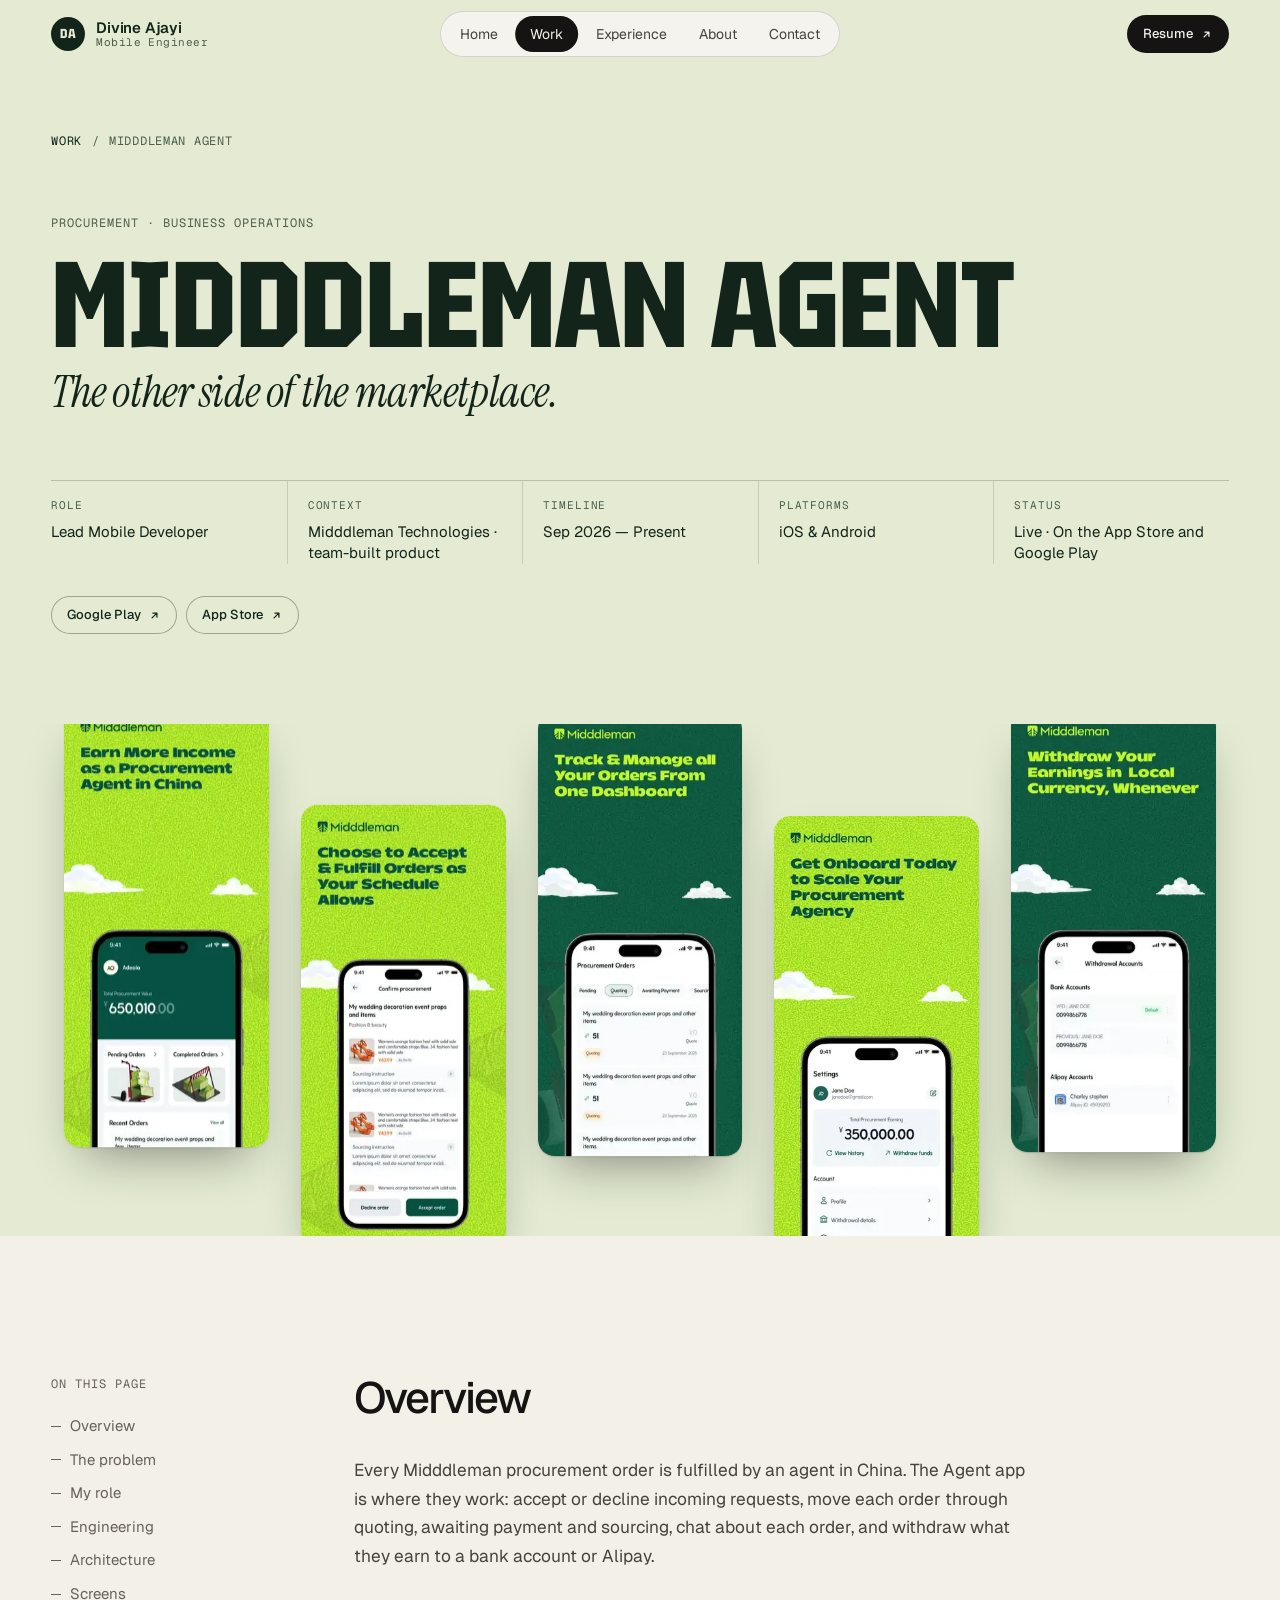
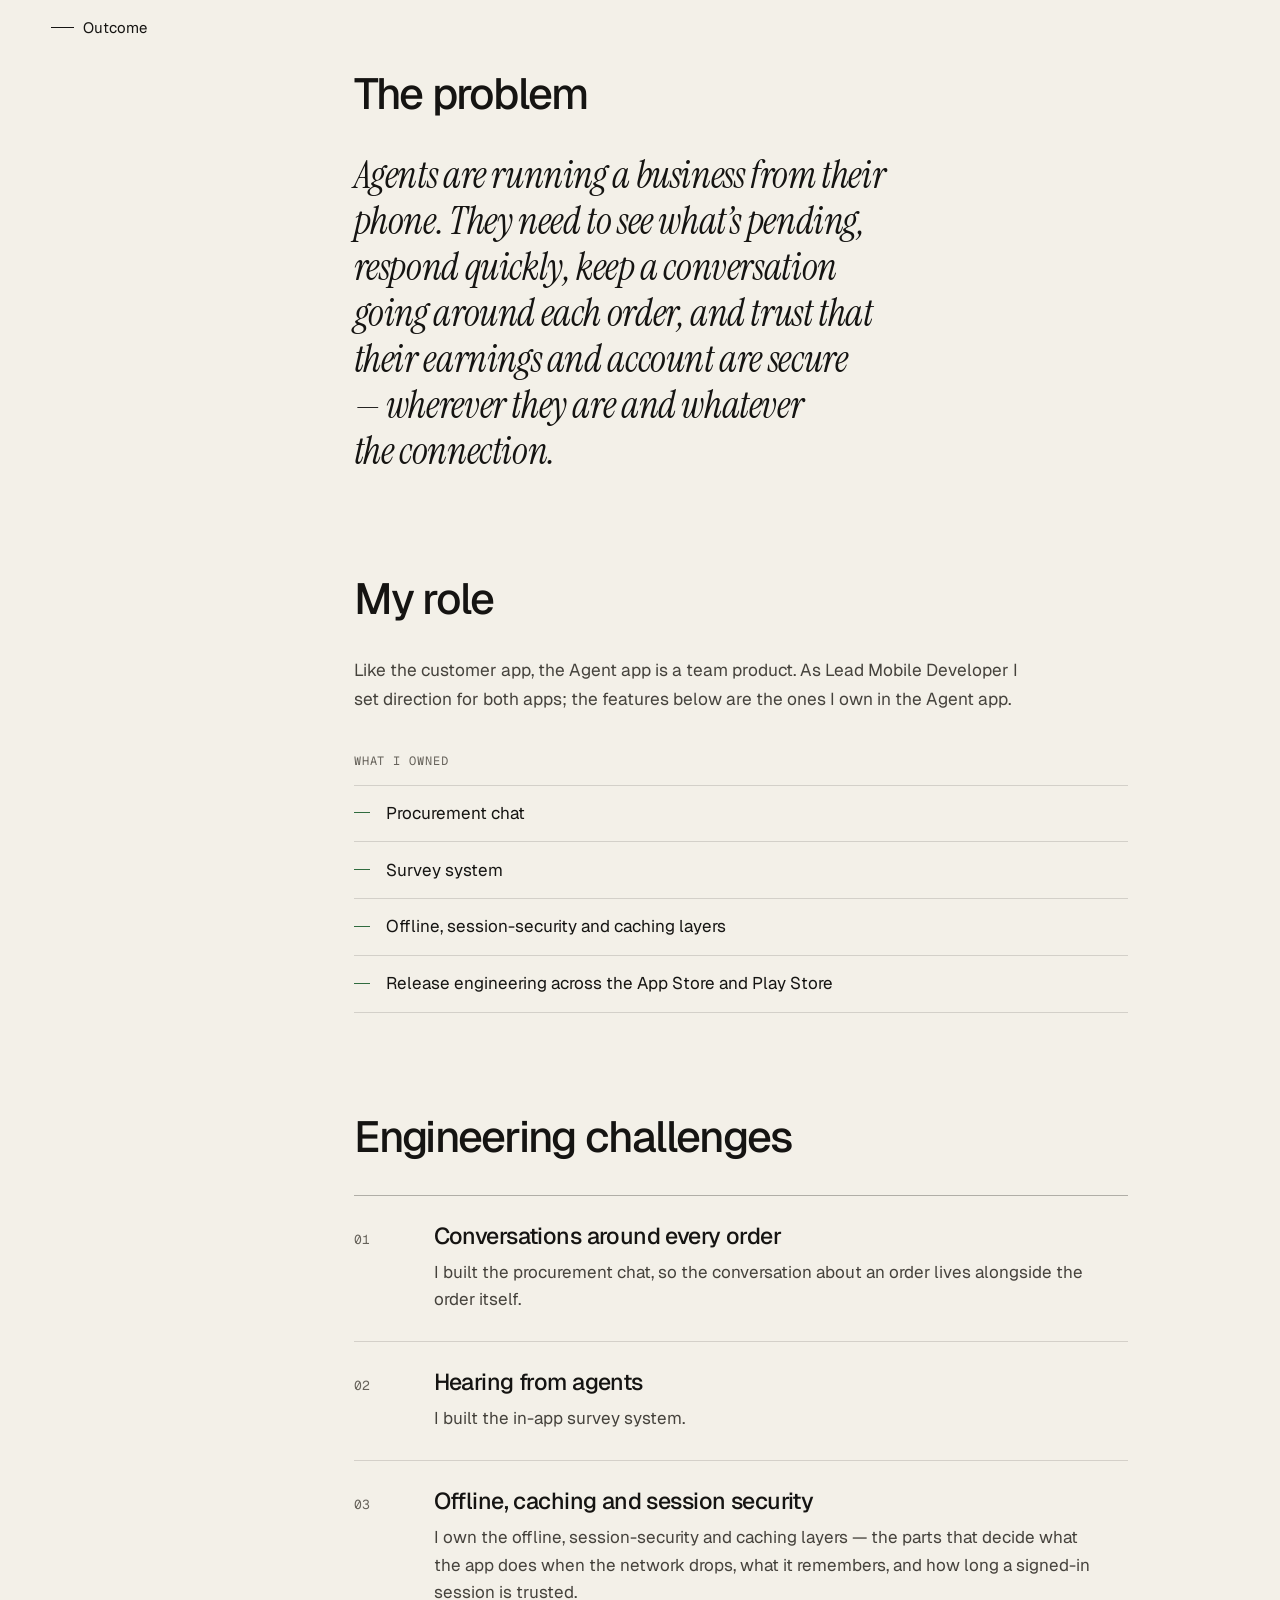
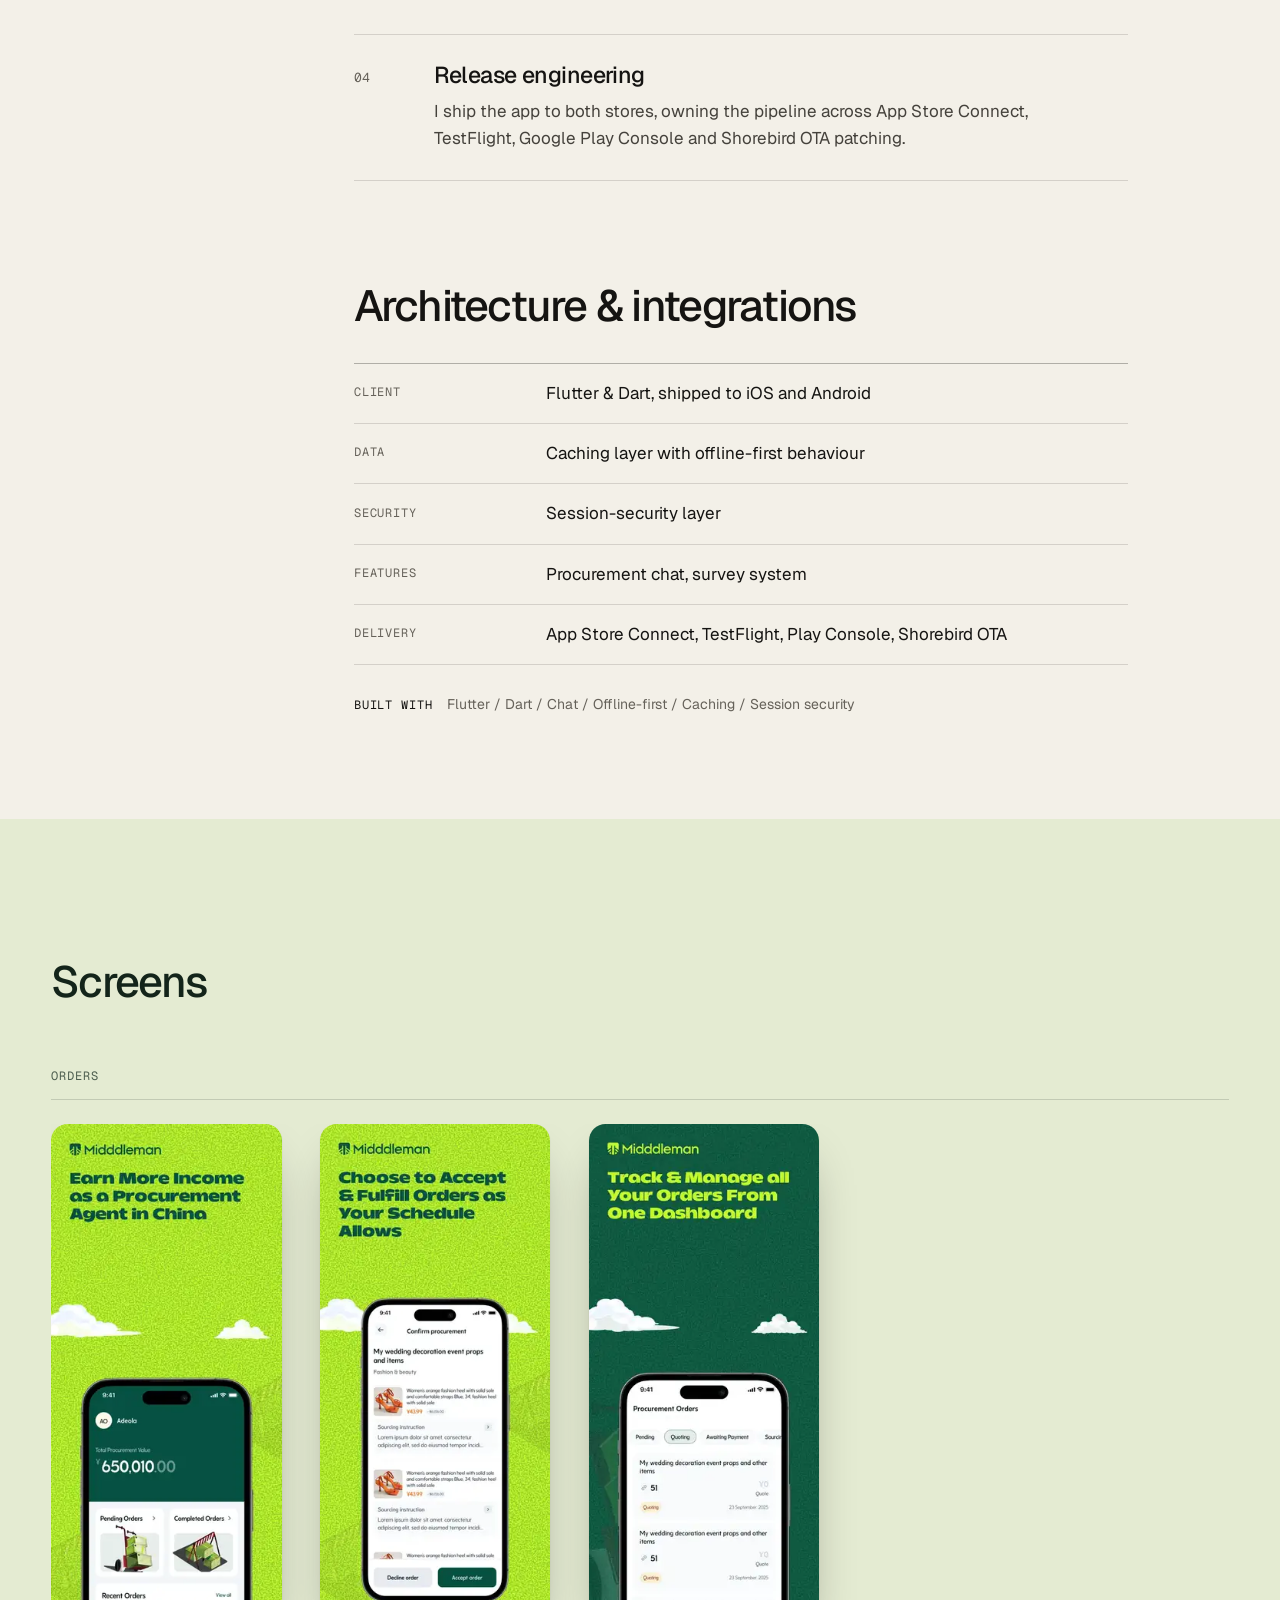
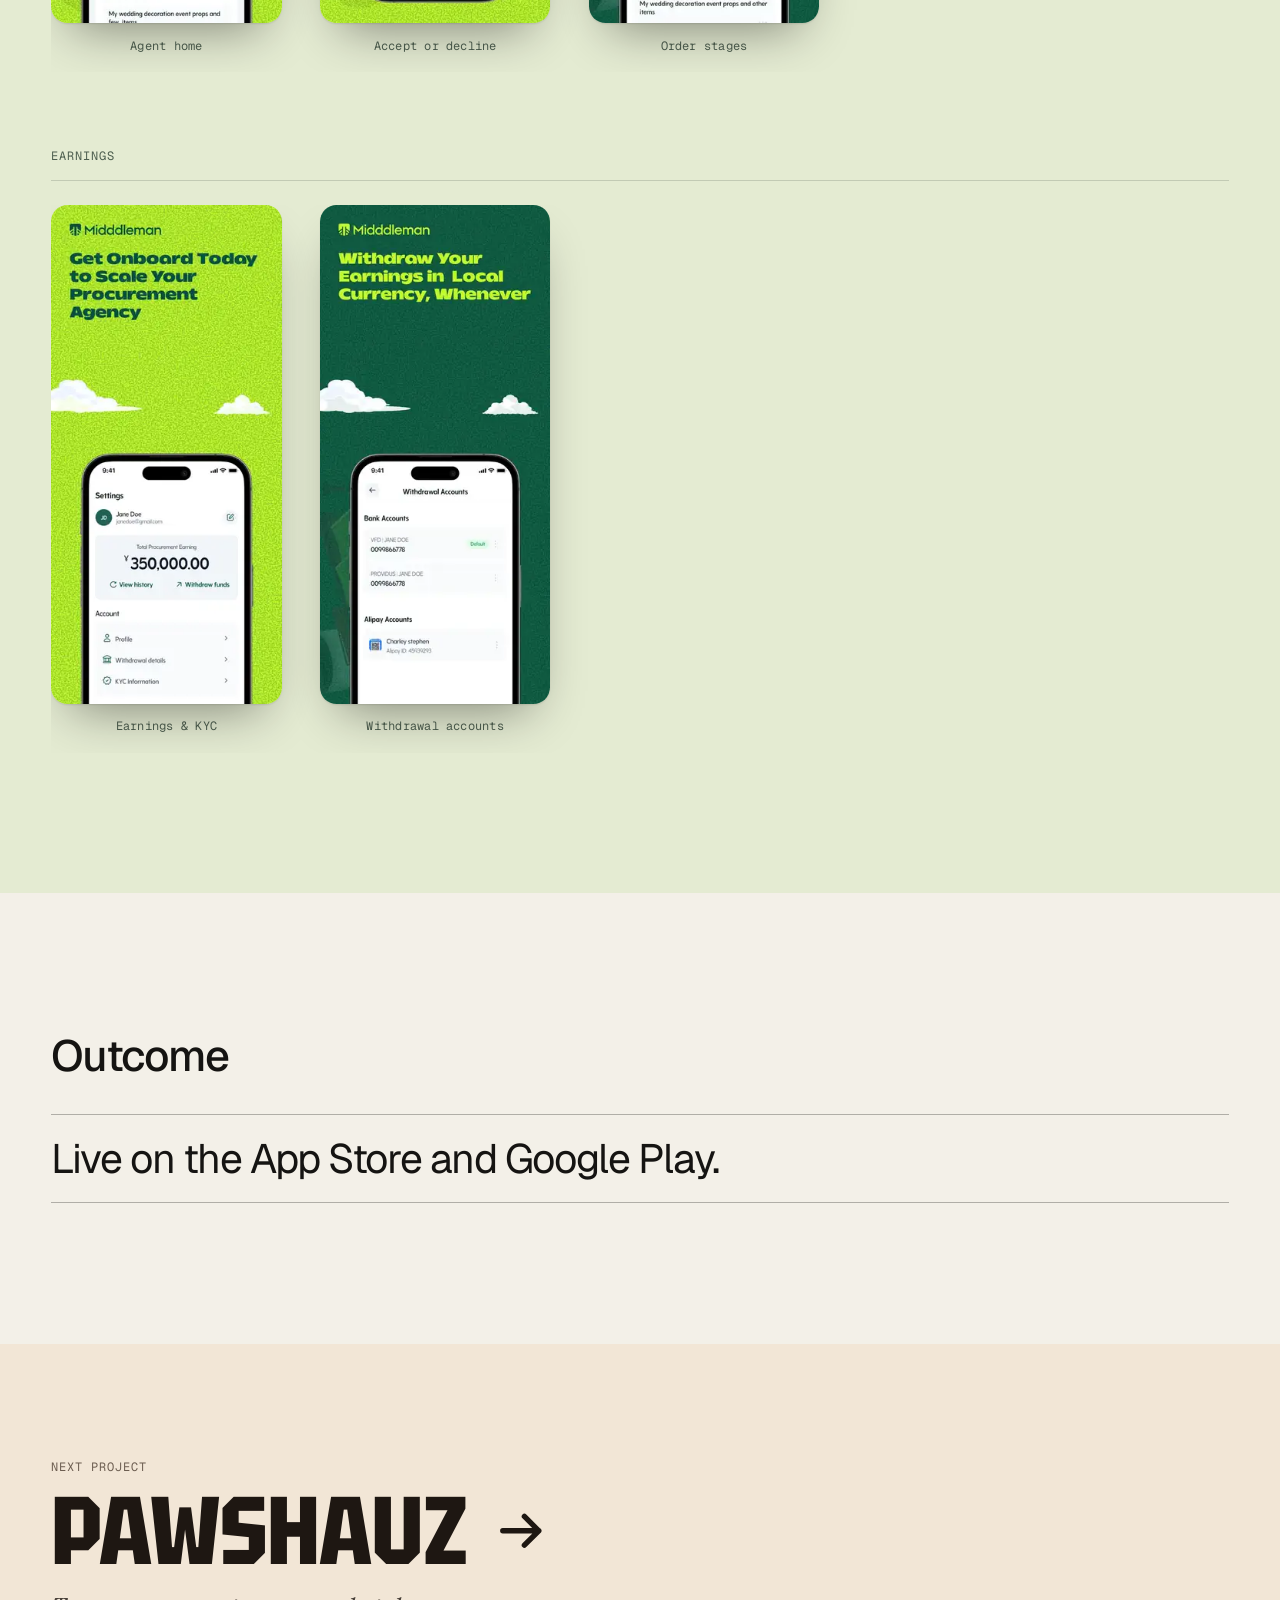
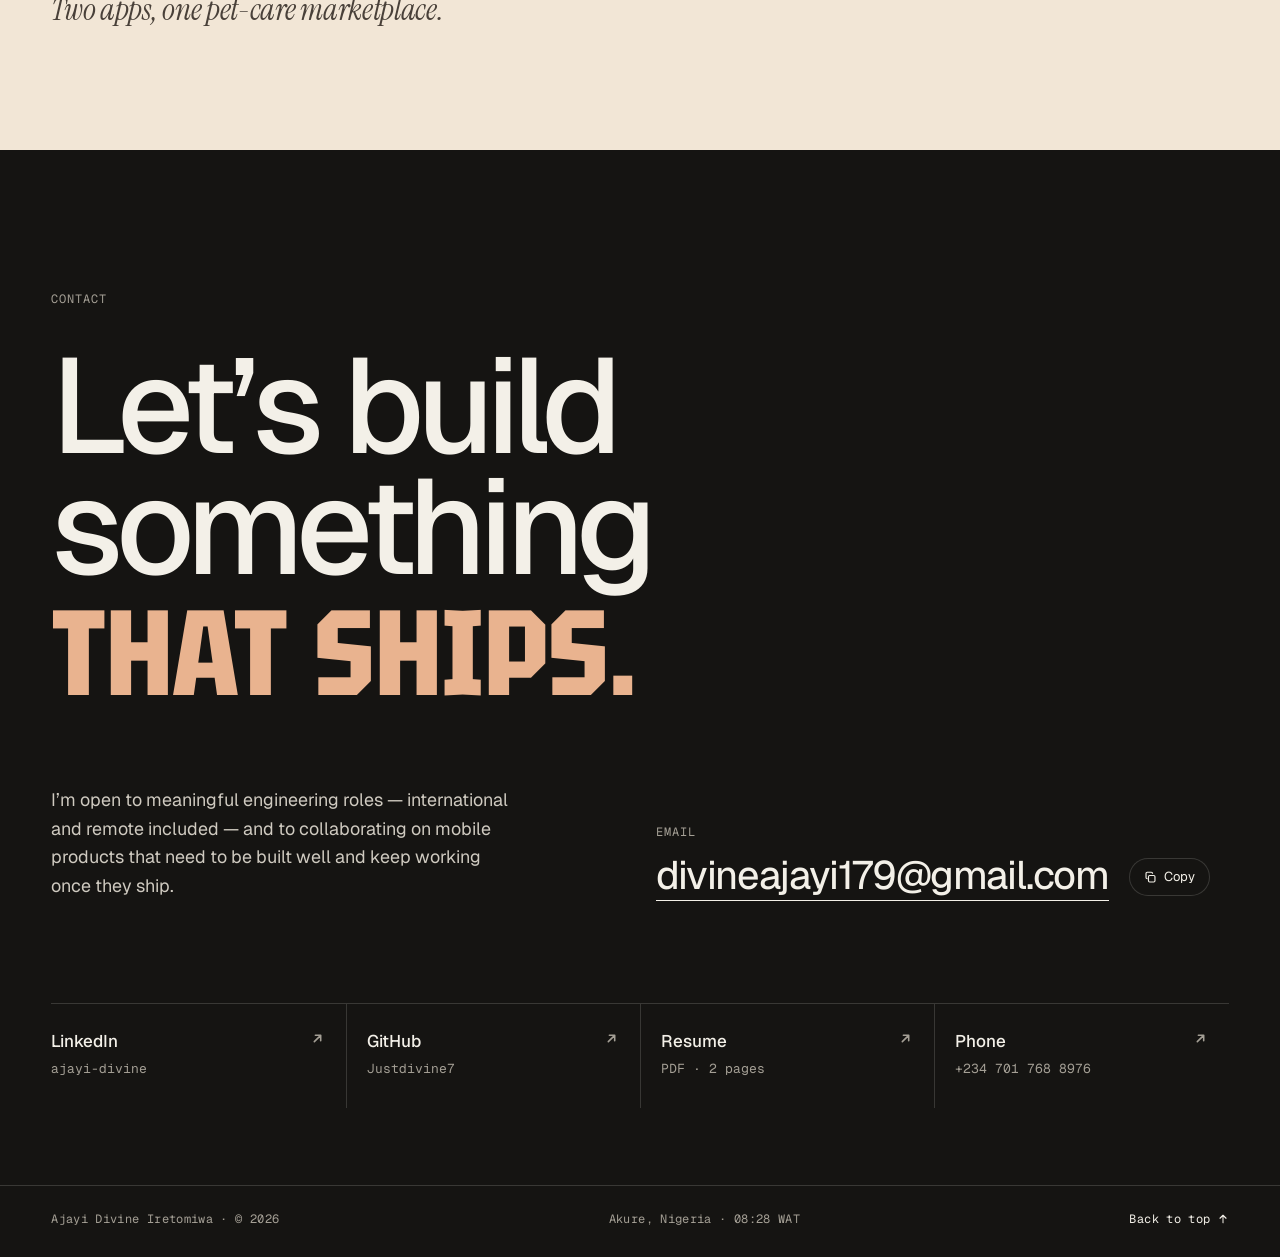
==== commit 602d5773: "Add Relay, a live Flutter demo, to the hero The hero now runs a real Flutter app compiled to WebAsse" ====
--- a/work/midddleman-agent/index.html
+++ b/work/midddleman-agent/index.html
@@ -25,9 +25,9 @@
 <link rel="preconnect" href="https://fonts.googleapis.com">
 <link rel="preconnect" href="https://fonts.gstatic.com" crossorigin>
 <link rel="stylesheet" href="https://fonts.googleapis.com/css2?family=Geist:wght@300..700&family=Geist+Mono:wght@400;500&family=Instrument+Serif:ital@0;1&family=Tektur:wdth,wght@75..100,500..800&display=swap">
-<link rel="stylesheet" href="/assets/css/site.css?v=fa66dfbcfa">
+<link rel="stylesheet" href="/assets/css/site.css?v=c38ade80f3">
 <script>document.documentElement.classList.add('js')</script>
-<script src="/assets/js/site.js?v=fa66dfbcfa" defer></script>
+<script src="/assets/js/site.js?v=c38ade80f3" defer></script>
 
 </head>
 <body class="case-page case-page--light" style="--c-bg:#E4EBD2;--c-fg:#13241A;--c-muted:#4D5E4F;--c-accent:#2F6B3E;--c-panel:#D5E1BC;--native:300px">
--- a/assets/css/site.css
+++ b/assets/css/site.css
@@ -363,26 +363,6 @@
   aspect-ratio: 1 / 1.22;
   width: 100%; max-width: 460px; justify-self: end;
 }
-.hero-shot {
-  position: absolute; display: block; border-radius: 14px;
-  transition: transform 0.7s var(--ease-out);
-}
-.hero-shot .shot { transition: transform 0.7s var(--ease-out); }
-.hero-shot--back-l { left: 0; top: 10%; width: 46%; transform: rotate(-6deg); }
-.hero-shot--back-r { right: 0; top: 2%; width: 44%; transform: rotate(5deg); }
-.hero-shot--front { left: 27%; top: 12%; width: 47%; z-index: 2; }
-.hero-shot:hover, .hero-shot:focus-visible { z-index: 3; }
-.hero-shot:hover .shot, .hero-shot:focus-visible .shot { transform: translateY(-10px) scale(1.02); }
-.hero-shot__tag {
-  position: absolute; left: 50%; bottom: -2.25rem; transform: translate(-50%, 6px);
-  font-family: var(--mono); font-size: 0.6875rem; letter-spacing: 0.06em; text-transform: uppercase;
-  white-space: nowrap; color: var(--ink-2);
-  opacity: 0; transition: opacity 0.3s var(--ease), transform 0.4s var(--ease-out);
-}
-.hero-shot:hover .hero-shot__tag, .hero-shot:focus-visible .hero-shot__tag { opacity: 1; transform: translate(-50%, 0); }
-.js .hero-shot { opacity: 0; translate: 0 40px; }
-.js .hero-shot.is-in { opacity: 1; translate: 0 0; transition: opacity 1s var(--ease) calc(0.35s + var(--d) * 0.12s), translate 1.2s var(--ease-out) calc(0.35s + var(--d) * 0.12s), transform 0.7s var(--ease-out); }
-
 .hero__facts {
   grid-column: 1 / -1;
   display: grid; grid-template-columns: repeat(4, minmax(0, 1fr));
@@ -402,9 +382,6 @@
 @media (max-width: 759px) {
   .hero__intro { grid-column: 1 / -1; }
   .hero__stage { grid-column: 1 / -1; grid-row: auto; justify-self: center; width: min(100%, 330px); margin-top: 3.5rem; aspect-ratio: 1 / 1.18; }
-  .hero-shot--back-l { width: 41%; left: 2%; }
-  .hero-shot--back-r { width: 40%; right: 2%; }
-  .hero-shot--front { width: 46%; }
   .hero__sep { display: none; }
   .hero__eyebrow { gap: 0.35rem 0.9rem; }
   .hero__facts { grid-template-columns: 1fr 1fr; }
@@ -1025,7 +1002,7 @@
 /* ---------- print ---------- */
 @media print {
   .site-header, .menu, .skip, .more__preview, .copy { display: none !important; }
-  .js [data-reveal], .js [data-split] .w > span, .js .hero-shot, .js .tl .tl__bar { opacity: 1 !important; transform: none !important; translate: none !important; }
+  .js [data-reveal], .js [data-split] .w > span, .js .tl .tl__bar { opacity: 1 !important; transform: none !important; translate: none !important; }
   .contact { background: none; color: var(--ink); }
 }
 
@@ -1265,3 +1242,101 @@
 .contact__title em { color: #e9b38f; }
 .about__statement em { font-size: 0.86em; color: var(--accent); }
 @media (min-width: 600px) { .em-group { white-space: nowrap; } }
+
+/* ==========================================================================
+   Live Flutter demo in the hero
+   ========================================================================== */
+.hero__stage--demo { aspect-ratio: auto; max-width: none; width: 100%; justify-self: stretch; align-self: start; display: grid; justify-items: center; }
+.demo { margin: 0; display: grid; justify-items: center; gap: 1.25rem; width: 100%; }
+.demo__device {
+  width: clamp(16rem, 22vw, 20rem);
+  padding: 9px; border-radius: 46px; background: #0c0c0d;
+  box-shadow: inset 0 0 0 1px rgba(255, 255, 255, 0.08), 0 44px 80px -34px rgba(20, 14, 8, 0.5), 0 18px 36px -20px rgba(20, 14, 8, 0.3);
+}
+.demo__screen {
+  position: relative; aspect-ratio: 390 / 844; overflow: hidden; isolation: isolate;
+  border-radius: 37px; background: #f3f0e8;
+}
+.demo__poster { width: 100%; height: 100%; object-fit: cover; transition: transform 0.8s var(--ease-out); }
+.demo:hover .demo__poster { transform: scale(1.015); }
+.demo__cta {
+  position: absolute; inset: auto 0 0 0; display: grid; justify-items: center; gap: 0.55rem;
+  padding: 5rem 1rem 1.4rem;
+  background: linear-gradient(to top, rgba(21, 20, 18, 0.82) 15%, rgba(21, 20, 18, 0));
+}
+.demo__run {
+  display: inline-flex; align-items: center; gap: 0.6rem; height: 2.875rem; padding: 0 1.15rem 0 0.4rem;
+  border-radius: 999px; background: var(--paper); color: var(--ink);
+  font-size: 0.875rem; font-weight: 500; letter-spacing: -0.005em;
+  box-shadow: 0 10px 28px -10px rgba(0, 0, 0, 0.6);
+  transition: transform 0.25s var(--ease-out), background-color 0.25s var(--ease);
+}
+.demo__run:hover { transform: translateY(-2px); background: #fff; }
+.demo__run:active { transform: scale(0.97); }
+.demo__run:focus-visible { outline: 2px solid var(--paper); outline-offset: 3px; }
+.demo__play { display: grid; place-items: center; width: 2.0625rem; height: 2.0625rem; border-radius: 50%; background: var(--ink); color: var(--paper); }
+.demo__play svg { width: 0.75rem; height: 0.75rem; margin-left: 2px; }
+@media (prefers-reduced-motion: no-preference) {
+  .demo__play { animation: demo-ping 2.4s var(--ease) infinite; }
+}
+@keyframes demo-ping { 0% { box-shadow: 0 0 0 0 rgba(194, 65, 12, 0.45); } 70%, 100% { box-shadow: 0 0 0 10px rgba(194, 65, 12, 0); } }
+.demo__meta { font-family: var(--mono); font-size: 0.6875rem; letter-spacing: 0.02em; color: rgba(243, 240, 232, 0.86); }
+.demo__screen iframe {
+  position: absolute; left: 0; top: 0; width: 390px; height: 844px; border: 0;
+  transform-origin: 0 0; transform: scale(var(--demo-scale, 0.8)); background: #f3f0e8;
+}
+.demo__loading {
+  position: absolute; inset: 0; z-index: 2; display: grid; place-content: center; justify-items: center; gap: 0.8rem;
+  background: #f3f0e8; color: var(--ink-2); font-size: 0.8125rem;
+}
+.demo__bar { position: relative; width: 6.5rem; height: 2px; border-radius: 2px; background: var(--line); overflow: hidden; }
+.demo__bar::after { content: ''; position: absolute; inset: 0; width: 40%; background: var(--ink); animation: demo-load 1.1s var(--ease) infinite; }
+@keyframes demo-load { from { transform: translateX(-100%); } to { transform: translateX(260%); } }
+.demo.is-running .demo__cta, .demo.is-running .demo__poster { display: none; }
+.demo__caption { max-width: 23rem; text-align: center; font-size: 0.875rem; line-height: 1.55; color: var(--ink-2); }
+.demo__live {
+  display: inline-flex; align-items: center; margin-right: 0.35rem;
+  font-family: var(--mono); font-size: 0.6875rem; letter-spacing: 0.08em; text-transform: uppercase; color: var(--ink);
+}
+.demo__live .status-dot { width: 7px; height: 7px; margin-right: 0.45em; }
+.demo__links { display: flex; flex-wrap: wrap; justify-content: center; gap: 0.35rem 1.25rem; margin-top: 0.65rem; --c-fg: var(--ink); }
+
+@media (max-width: 1099px) {
+  .hero__stage--demo { margin-top: 2.5rem; max-width: none; }
+}
+@media (max-width: 759px) {
+  .hero__stage--demo { margin-top: 2.75rem; width: 100%; aspect-ratio: auto; }
+  .demo__device { width: min(72vw, 17.5rem); border-radius: 40px; padding: 8px; }
+  .demo__screen { border-radius: 32px; }
+  .demo__cta { padding: 3.5rem 0.75rem 1rem; }
+  .demo__run { height: 2.625rem; font-size: 0.8125rem; }
+  .demo__caption { font-size: 0.8125rem; }
+}
+
+/* Full-screen sheet used on phones */
+.demo-sheet {
+  position: fixed; inset: 0; z-index: 80; display: flex; flex-direction: column;
+  background: #f3f0e8;
+  padding: env(safe-area-inset-top, 0px) 0 env(safe-area-inset-bottom, 0px);
+  opacity: 0; transform: translateY(14px); transition: opacity 0.3s var(--ease), transform 0.45s var(--ease-out);
+}
+.demo-sheet.is-open { opacity: 1; transform: none; }
+.demo-sheet__bar {
+  display: flex; align-items: center; justify-content: space-between; gap: 1rem;
+  height: 3.25rem; padding: 0 0.5rem 0 1rem; border-bottom: 1px solid var(--line); background: var(--paper);
+  font-family: var(--mono); font-size: 0.6875rem; letter-spacing: 0.06em; text-transform: uppercase; color: var(--ink-2);
+}
+.demo-sheet__bar .status-dot { width: 7px; height: 7px; margin-right: 0.5em; }
+.demo-sheet__close { height: 2.25rem; padding: 0 0.9rem; border-radius: 999px; background: var(--ink); color: var(--paper); font-family: var(--sans); font-size: 0.8125rem; font-weight: 500; letter-spacing: 0; text-transform: none; }
+.demo-sheet__body { position: relative; flex: 1; }
+.demo-sheet__body iframe { position: absolute; inset: 0; width: 100%; height: 100%; border: 0; }
+@media (min-width: 1100px) {
+  /* the phone spans the whole hero column; a flexible spacer row absorbs its height */
+  .hero__grid { grid-template-rows: auto auto auto 1fr auto; }
+  .hero__eyebrow { grid-row: 1; }
+  .hero__title { grid-row: 2; }
+  .hero__intro { grid-row: 3; }
+  .hero__stage--demo { grid-column: 9 / -1; grid-row: 1 / span 4; }
+  .hero__facts { grid-row: 5; }
+  .demo__device { width: clamp(16rem, 20vw, 18.75rem); }
+}
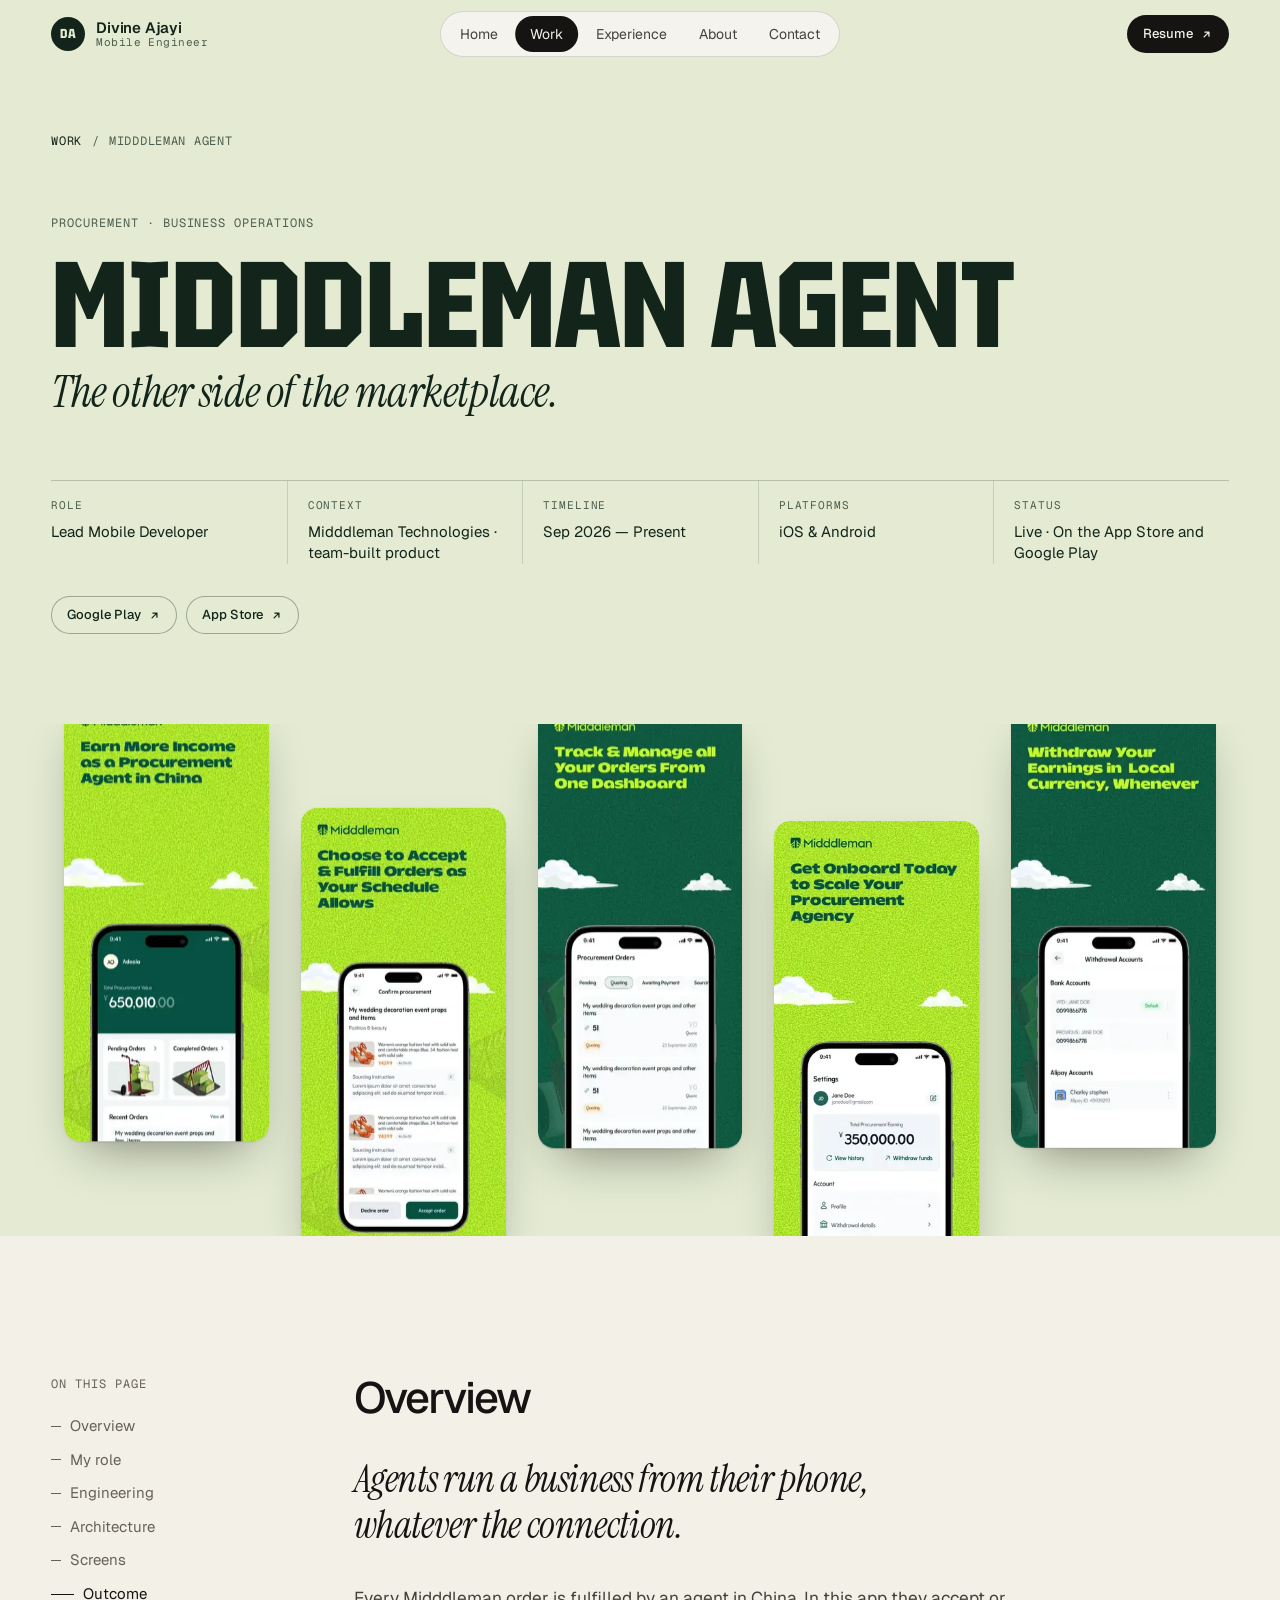
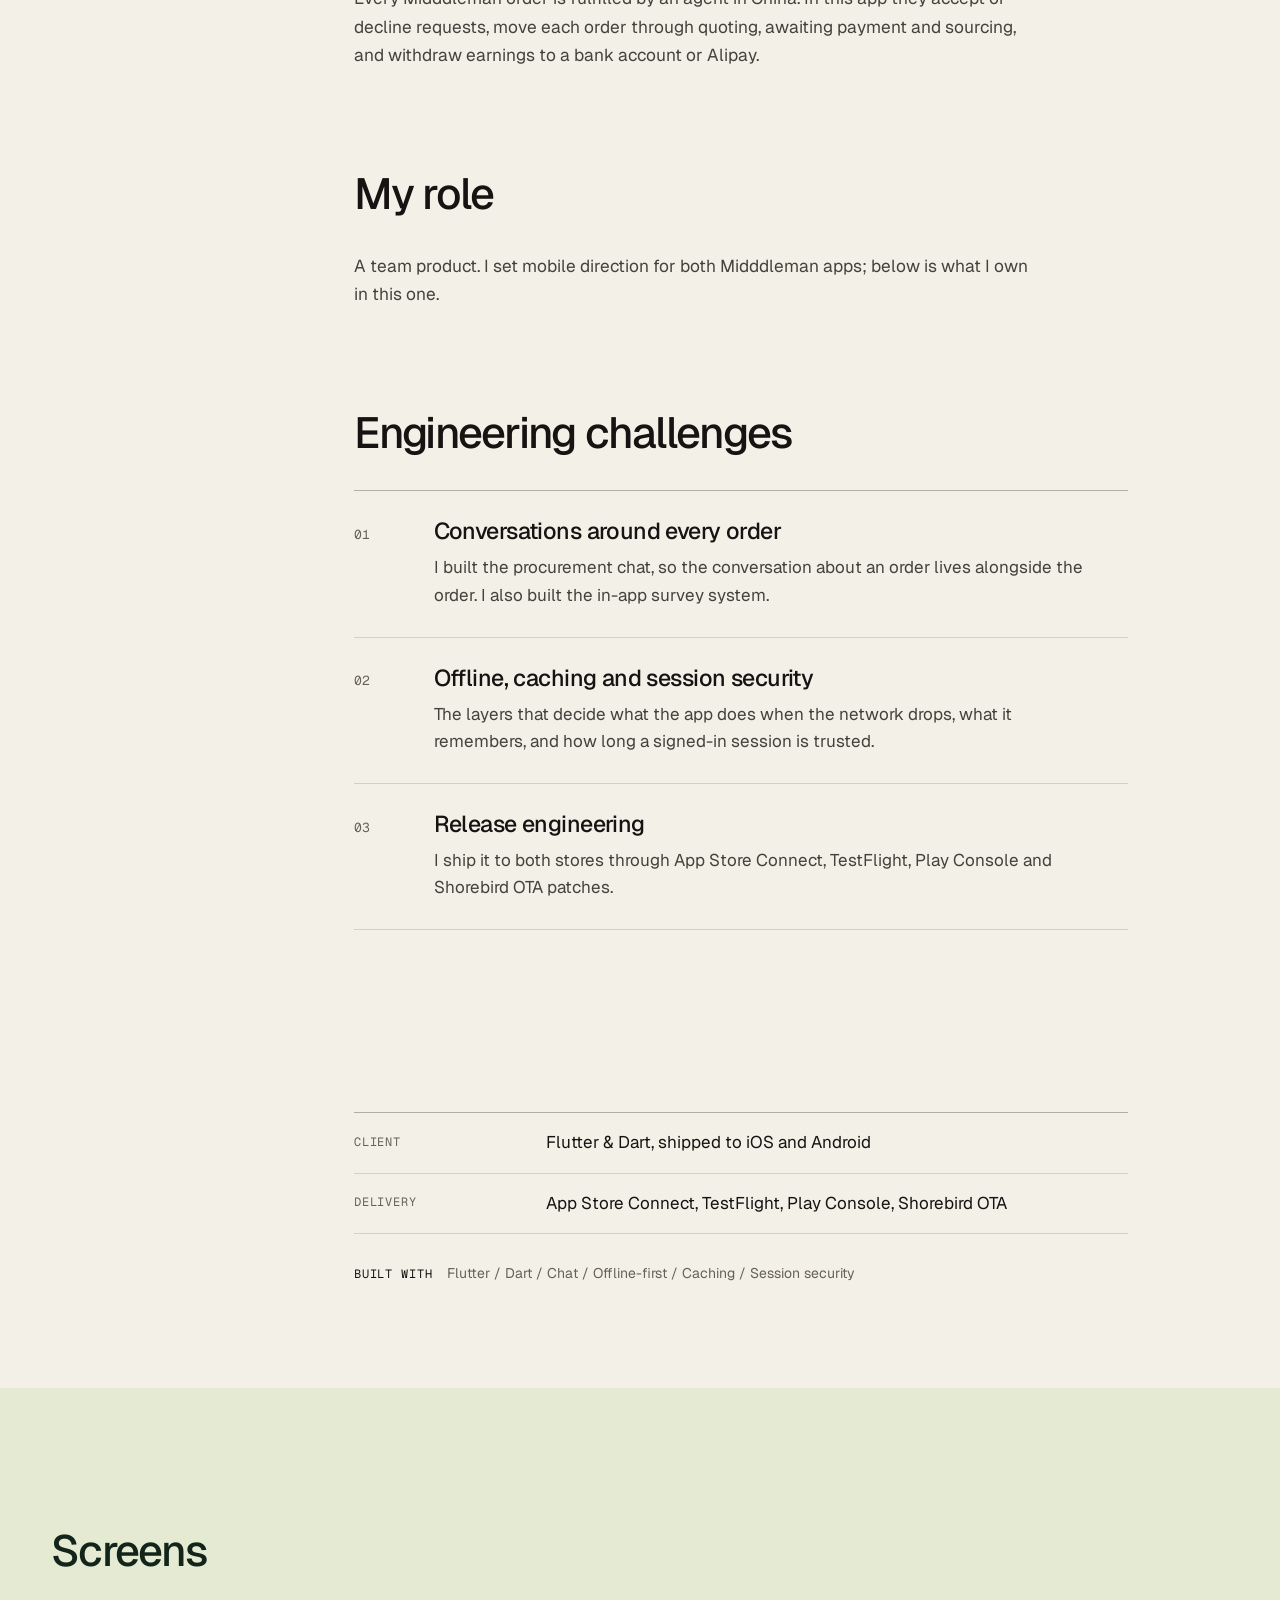
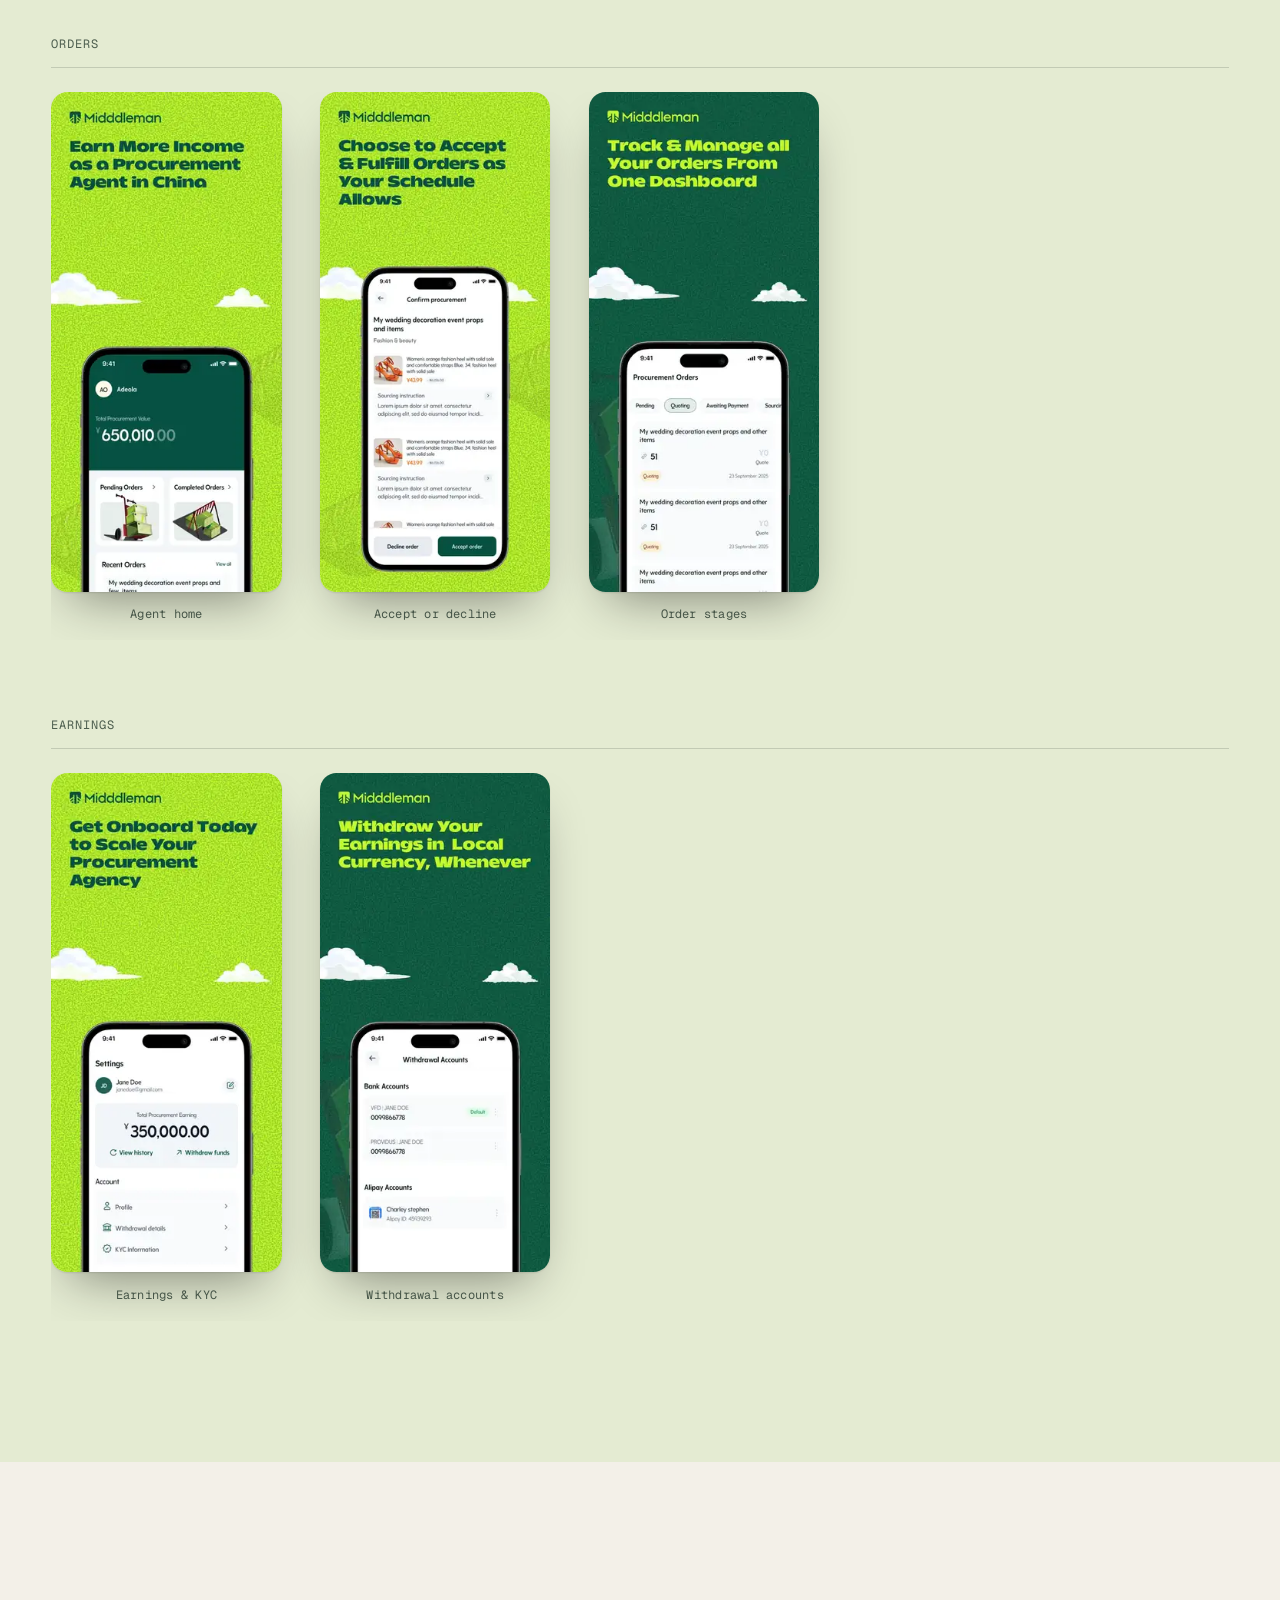
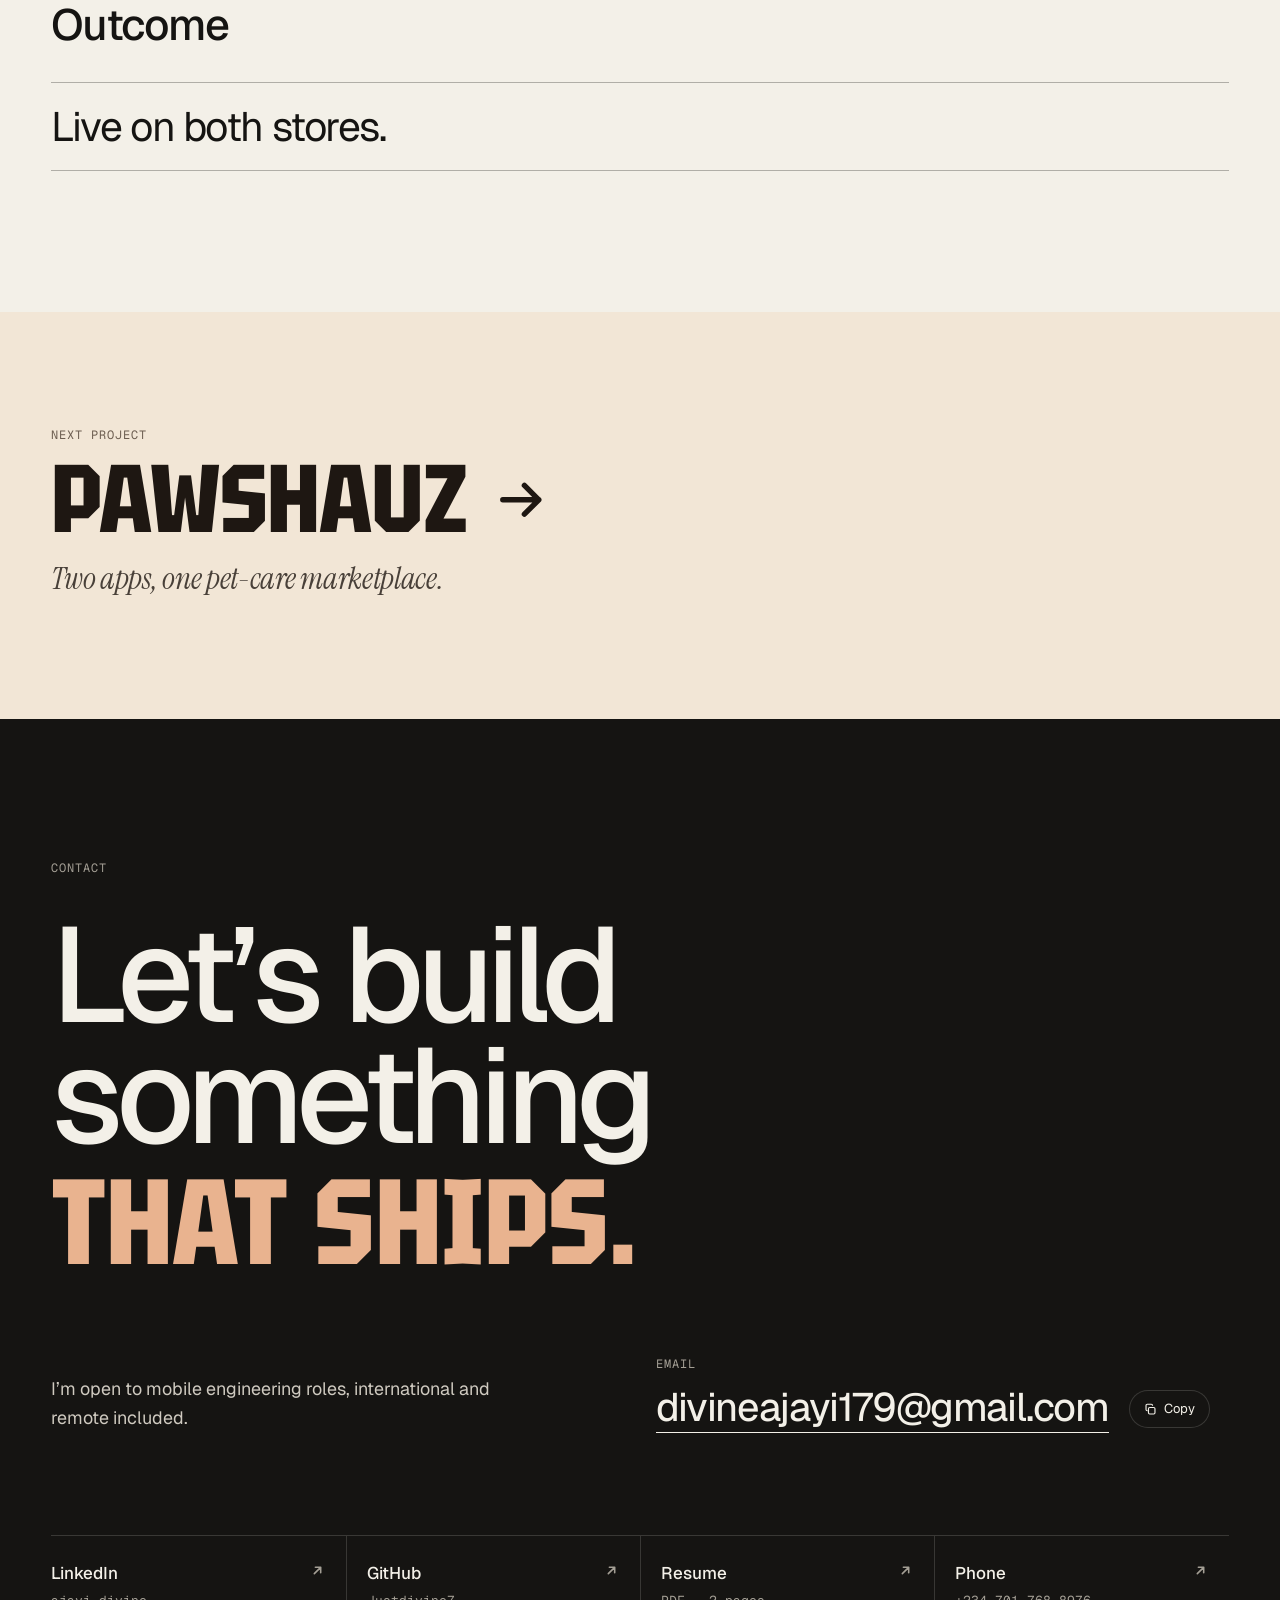
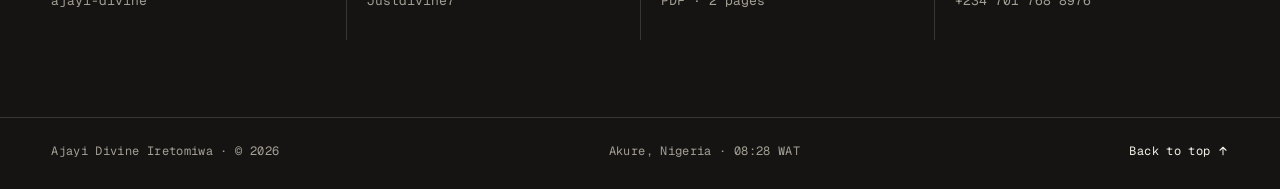
==== commit 13f96334: "Cut site copy by a third and correct the install figure - Homepage: shorter summaries, 3 owned bulle" ====
--- a/work/midddleman-agent/index.html
+++ b/work/midddleman-agent/index.html
@@ -4,30 +4,30 @@
 <meta charset="utf-8">
 <meta name="viewport" content="width=device-width, initial-scale=1, viewport-fit=cover">
 <title>Midddleman Agent — Case study · Divine Ajayi</title>
-<meta name="description" content="Midddleman Agent: The companion app for procurement agents in China who fulfil Midddleman orders: accept or decline requests, follow each order through quoting, payment and sourcing, and withdraw earnings.">
+<meta name="description" content="Midddleman Agent: Where procurement agents in China run their side of Midddleman: accept orders, move them from quote to sourcing, and withdraw earnings.">
 <link rel="canonical" href="https://divine-ajayi.vercel.app/work/midddleman-agent/">
 <meta name="author" content="Divine Ajayi">
 <meta name="theme-color" content="#F3F0E8">
 <meta property="og:type" content="website">
 <meta property="og:site_name" content="Divine Ajayi">
 <meta property="og:title" content="Midddleman Agent — Case study · Divine Ajayi">
-<meta property="og:description" content="Midddleman Agent: The companion app for procurement agents in China who fulfil Midddleman orders: accept or decline requests, follow each order through quoting, payment and sourcing, and withdraw earnings.">
+<meta property="og:description" content="Midddleman Agent: Where procurement agents in China run their side of Midddleman: accept orders, move them from quote to sourcing, and withdraw earnings.">
 <meta property="og:url" content="https://divine-ajayi.vercel.app/work/midddleman-agent/">
 <meta property="og:image" content="https://divine-ajayi.vercel.app/assets/og.png">
 <meta property="og:image:width" content="1200">
 <meta property="og:image:height" content="630">
 <meta name="twitter:card" content="summary_large_image">
 <meta name="twitter:title" content="Midddleman Agent — Case study · Divine Ajayi">
-<meta name="twitter:description" content="Midddleman Agent: The companion app for procurement agents in China who fulfil Midddleman orders: accept or decline requests, follow each order through quoting, payment and sourcing, and withdraw earnings.">
+<meta name="twitter:description" content="Midddleman Agent: Where procurement agents in China run their side of Midddleman: accept orders, move them from quote to sourcing, and withdraw earnings.">
 <meta name="twitter:image" content="https://divine-ajayi.vercel.app/assets/og.png">
 <link rel="icon" href="/assets/favicon.svg" type="image/svg+xml">
 <link rel="apple-touch-icon" href="/assets/apple-touch-icon.png">
 <link rel="preconnect" href="https://fonts.googleapis.com">
 <link rel="preconnect" href="https://fonts.gstatic.com" crossorigin>
 <link rel="stylesheet" href="https://fonts.googleapis.com/css2?family=Geist:wght@300..700&family=Geist+Mono:wght@400;500&family=Instrument+Serif:ital@0;1&family=Tektur:wdth,wght@75..100,500..800&display=swap">
-<link rel="stylesheet" href="/assets/css/site.css?v=c38ade80f3">
+<link rel="stylesheet" href="/assets/css/site.css?v=3cce9f9f87">
 <script>document.documentElement.classList.add('js')</script>
-<script src="/assets/js/site.js?v=c38ade80f3" defer></script>
+<script src="/assets/js/site.js?v=3cce9f9f87" defer></script>
 
 </head>
 <body class="case-page case-page--light" style="--c-bg:#E4EBD2;--c-fg:#13241A;--c-muted:#4D5E4F;--c-accent:#2F6B3E;--c-panel:#D5E1BC;--native:300px">
@@ -76,35 +76,28 @@
   <div class="wrap case-body">
     <aside class="case-toc" aria-label="On this page">
       <p class="label">On this page</p>
-      <ol><li><a href="#overview" data-toc-link="overview">Overview</a></li><li><a href="#problem" data-toc-link="problem">The problem</a></li><li><a href="#role" data-toc-link="role">My role</a></li><li><a href="#challenges" data-toc-link="challenges">Engineering</a></li><li><a href="#architecture" data-toc-link="architecture">Architecture</a></li><li><a href="#screens" data-toc-link="screens">Screens</a></li><li><a href="#outcome" data-toc-link="outcome">Outcome</a></li></ol>
+      <ol><li><a href="#overview" data-toc-link="overview">Overview</a></li><li><a href="#role" data-toc-link="role">My role</a></li><li><a href="#challenges" data-toc-link="challenges">Engineering</a></li><li><a href="#architecture" data-toc-link="architecture">Architecture</a></li><li><a href="#screens" data-toc-link="screens">Screens</a></li><li><a href="#outcome" data-toc-link="outcome">Outcome</a></li></ol>
     </aside>
     <div class="case-content">
       <section id="overview" class="case-sec">
         <h2 class="case-sec__title" data-reveal>Overview</h2>
-        <div class="case-prose" data-reveal-group><p data-reveal>Every Midddleman procurement order is fulfilled by an agent in China. The Agent app is where they work: accept or decline incoming requests, move each order through quoting, awaiting payment and sourcing, chat about each order, and withdraw what they earn to a bank account or Alipay.</p></div>
-      </section>
-      <section id="problem" class="case-sec">
-        <h2 class="case-sec__title" data-reveal>The problem</h2>
-        <p class="case-pull" data-reveal>Agents are running a business from their phone. They need to see what’s pending, respond quickly, keep a conversation going around each order, and trust that their earnings and account are secure — wherever they are and whatever the connection.</p>
+        <p class="case-pull" data-reveal>Agents run a business from their phone, whatever the connection.</p>
+        <div class="case-prose case-prose--after" data-reveal-group><p data-reveal>Every Midddleman order is fulfilled by an agent in China. In this app they accept or decline requests, move each order through quoting, awaiting payment and sourcing, and withdraw earnings to a bank account or Alipay.</p></div>
       </section>
       <section id="role" class="case-sec">
         <h2 class="case-sec__title" data-reveal>My role</h2>
-        <div class="case-prose"><p data-reveal>Like the customer app, the Agent app is a team product. As Lead Mobile Developer I set direction for both apps; the features below are the ones I own in the Agent app.</p></div>
-        <div class="case-owned" data-reveal>
-          <h3 class="label">What I owned</h3>
-          <ul><li>Procurement chat</li><li>Survey system</li><li>Offline, session-security and caching layers</li><li>Release engineering across the App Store and Play Store</li></ul>
-        </div>
+        <div class="case-prose"><p data-reveal>A team product. I set mobile direction for both Midddleman apps; below is what I own in this one.</p></div>
       </section>
       <section id="challenges" class="case-sec">
         <h2 class="case-sec__title" data-reveal>Engineering challenges</h2>
         
         <ol class="challenges">
-          <li data-reveal><span class="challenges__n">01</span><h3>Conversations around every order</h3><p>I built the procurement chat, so the conversation about an order lives alongside the order itself.</p></li><li data-reveal><span class="challenges__n">02</span><h3>Hearing from agents</h3><p>I built the in-app survey system.</p></li><li data-reveal><span class="challenges__n">03</span><h3>Offline, caching and session security</h3><p>I own the offline, session-security and caching layers — the parts that decide what the app does when the network drops, what it remembers, and how long a signed-in session is trusted.</p></li><li data-reveal><span class="challenges__n">04</span><h3>Release engineering</h3><p>I ship the app to both stores, owning the pipeline across App Store Connect, TestFlight, Google Play Console and Shorebird OTA patching.</p></li>
+          <li data-reveal><span class="challenges__n">01</span><h3>Conversations around every order</h3><p>I built the procurement chat, so the conversation about an order lives alongside the order. I also built the in-app survey system.</p></li><li data-reveal><span class="challenges__n">02</span><h3>Offline, caching and session security</h3><p>The layers that decide what the app does when the network drops, what it remembers, and how long a signed-in session is trusted.</p></li><li data-reveal><span class="challenges__n">03</span><h3>Release engineering</h3><p>I ship it to both stores through App Store Connect, TestFlight, Play Console and Shorebird OTA patches.</p></li>
         </ol>
       </section>
       <section id="architecture" class="case-sec">
         <h2 class="case-sec__title" data-reveal>Architecture &amp; integrations</h2>
-        <dl class="arch" data-reveal-group><div data-reveal><dt>Client</dt><dd>Flutter &amp; Dart, shipped to iOS and Android</dd></div><div data-reveal><dt>Data</dt><dd>Caching layer with offline-first behaviour</dd></div><div data-reveal><dt>Security</dt><dd>Session-security layer</dd></div><div data-reveal><dt>Features</dt><dd>Procurement chat, survey system</dd></div><div data-reveal><dt>Delivery</dt><dd>App Store Connect, TestFlight, Play Console, Shorebird OTA</dd></div></dl>
+        <dl class="arch" data-reveal-group><div data-reveal><dt>Client</dt><dd>Flutter &amp; Dart, shipped to iOS and Android</dd></div><div data-reveal><dt>Delivery</dt><dd>App Store Connect, TestFlight, Play Console, Shorebird OTA</dd></div></dl>
         <p class="chapter__stack" data-reveal><span class="label">Built with</span> Flutter<span aria-hidden="true"> / </span>Dart<span aria-hidden="true"> / </span>Chat<span aria-hidden="true"> / </span>Offline-first<span aria-hidden="true"> / </span>Caching<span aria-hidden="true"> / </span>Session security</p>
       </section>
     </div>
@@ -125,7 +118,7 @@
 
   <section id="outcome" class="wrap case-outcome" aria-labelledby="outcome-title">
     <h2 class="case-sec__title" id="outcome-title" data-reveal>Outcome</h2>
-    <ul class="case-outcome__list" data-reveal-group><li data-reveal>Live on the App Store and Google Play.</li></ul>
+    <ul class="case-outcome__list" data-reveal-group><li data-reveal>Live on both stores.</li></ul>
   </section>
 
   <a class="next-case" href="/work/pawshauz/" style="--c-bg:#F2E6D6;--c-fg:#1E1712;--c-muted:#6C5D50;--c-accent:#D9581E;--c-panel:#E8D7C2">
@@ -141,7 +134,7 @@
     <p class="eyebrow eyebrow--light" data-reveal>Contact</p>
     <h2 class="contact__title" id="contact-title" data-split><span class="w"><span style="--i:0">Let’s</span></span> <span class="w"><span style="--i:1">build</span></span> <span class="w"><span style="--i:2">something</span></span> <span class="em-group"><span class="w"><span style="--i:3"><em>that</em></span></span> <span class="w"><span style="--i:4"><em>ships.</em></span></span></span></h2>
     <div class="contact__grid">
-      <p class="contact__lede" data-reveal>I’m open to meaningful engineering roles — international and remote included — and to collaborating on mobile products that need to be built well and keep working once they ship.</p>
+      <p class="contact__lede" data-reveal>I’m open to mobile engineering roles, international and remote included.</p>
       <div class="contact__primary" data-reveal>
         <span class="contact__label">Email</span>
         <div class="contact__email">
--- a/assets/css/site.css
+++ b/assets/css/site.css
@@ -782,7 +782,7 @@
   padding: 1.35rem 0; border-bottom: 1px solid var(--line-strong);
 }
 .toolkit__row dt { grid-column: 1 / span 3; font-family: var(--mono); font-size: 0.75rem; letter-spacing: 0.08em; text-transform: uppercase; color: var(--ink-3); padding-top: 0.45rem; }
-.toolkit__row dd { grid-column: 4 / -1; display: grid; grid-template-columns: minmax(0, 1.4fr) minmax(0, 1fr); gap: 0.5rem 2.5rem; align-items: baseline; }
+.toolkit__row dd { grid-column: 4 / -1; }
 .toolkit__items { font-size: clamp(1.25rem, 2vw, 1.625rem); letter-spacing: -0.025em; line-height: 1.3; }
 .toolkit__sep { color: var(--ink-3); }
 .toolkit__note { color: var(--ink-3); font-size: 0.9375rem; line-height: 1.5; }
@@ -937,6 +937,7 @@
 .case-sec { padding-bottom: clamp(4rem, 8vw, 7rem); }
 .case-sec__title { font-size: clamp(1.875rem, 3.4vw, 3rem); letter-spacing: -0.04em; line-height: 1; margin-bottom: clamp(1.5rem, 3vw, 2.25rem); }
 .case-prose { display: grid; gap: 1.25rem; }
+.case-prose--after { margin-top: clamp(1.5rem, 3vw, 2.25rem); }
 .case-prose p { font-size: clamp(1.0625rem, 1.35vw, 1.25rem); line-height: 1.65; color: var(--ink-2); max-width: 62ch; }
 .case-pull { font-size: clamp(1.625rem, 3vw, 2.5rem); line-height: 1.2; color: var(--ink); max-width: 30ch; }
 .case-owned { margin-top: 2.5rem; }
